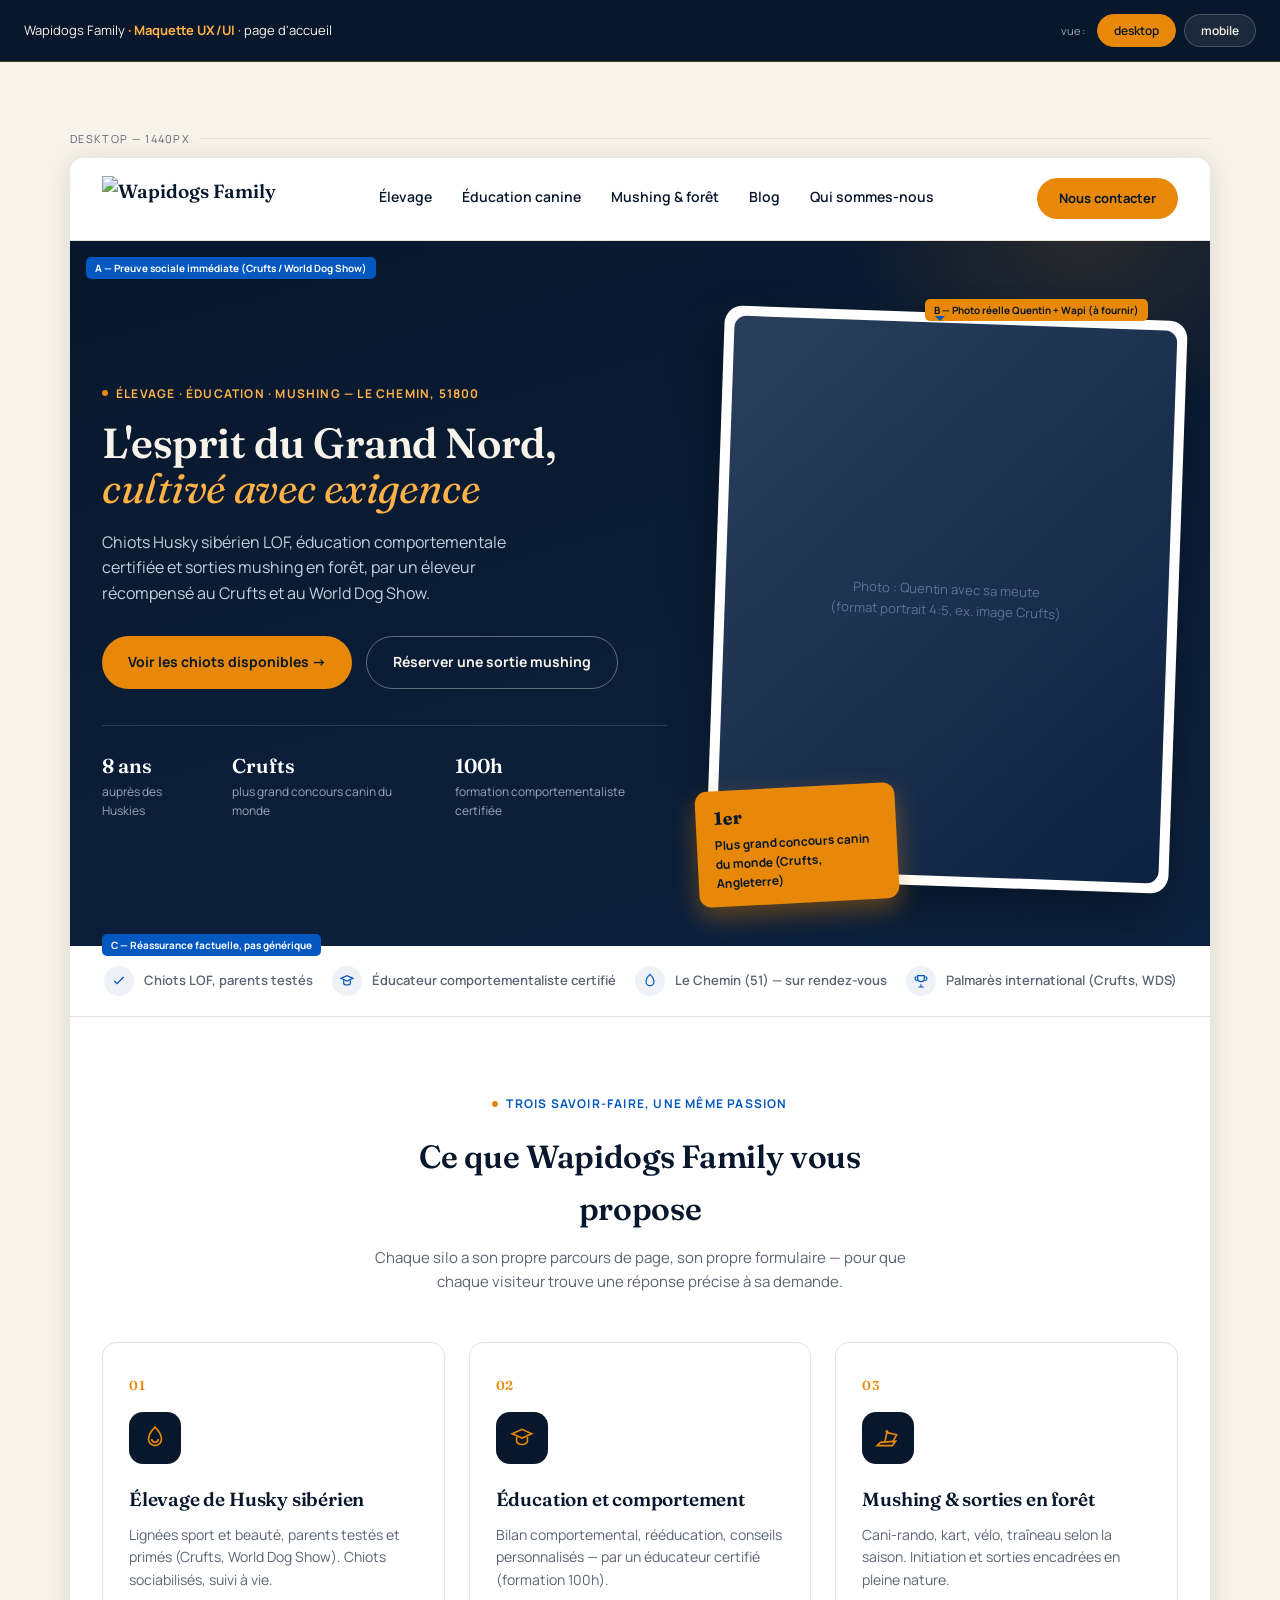
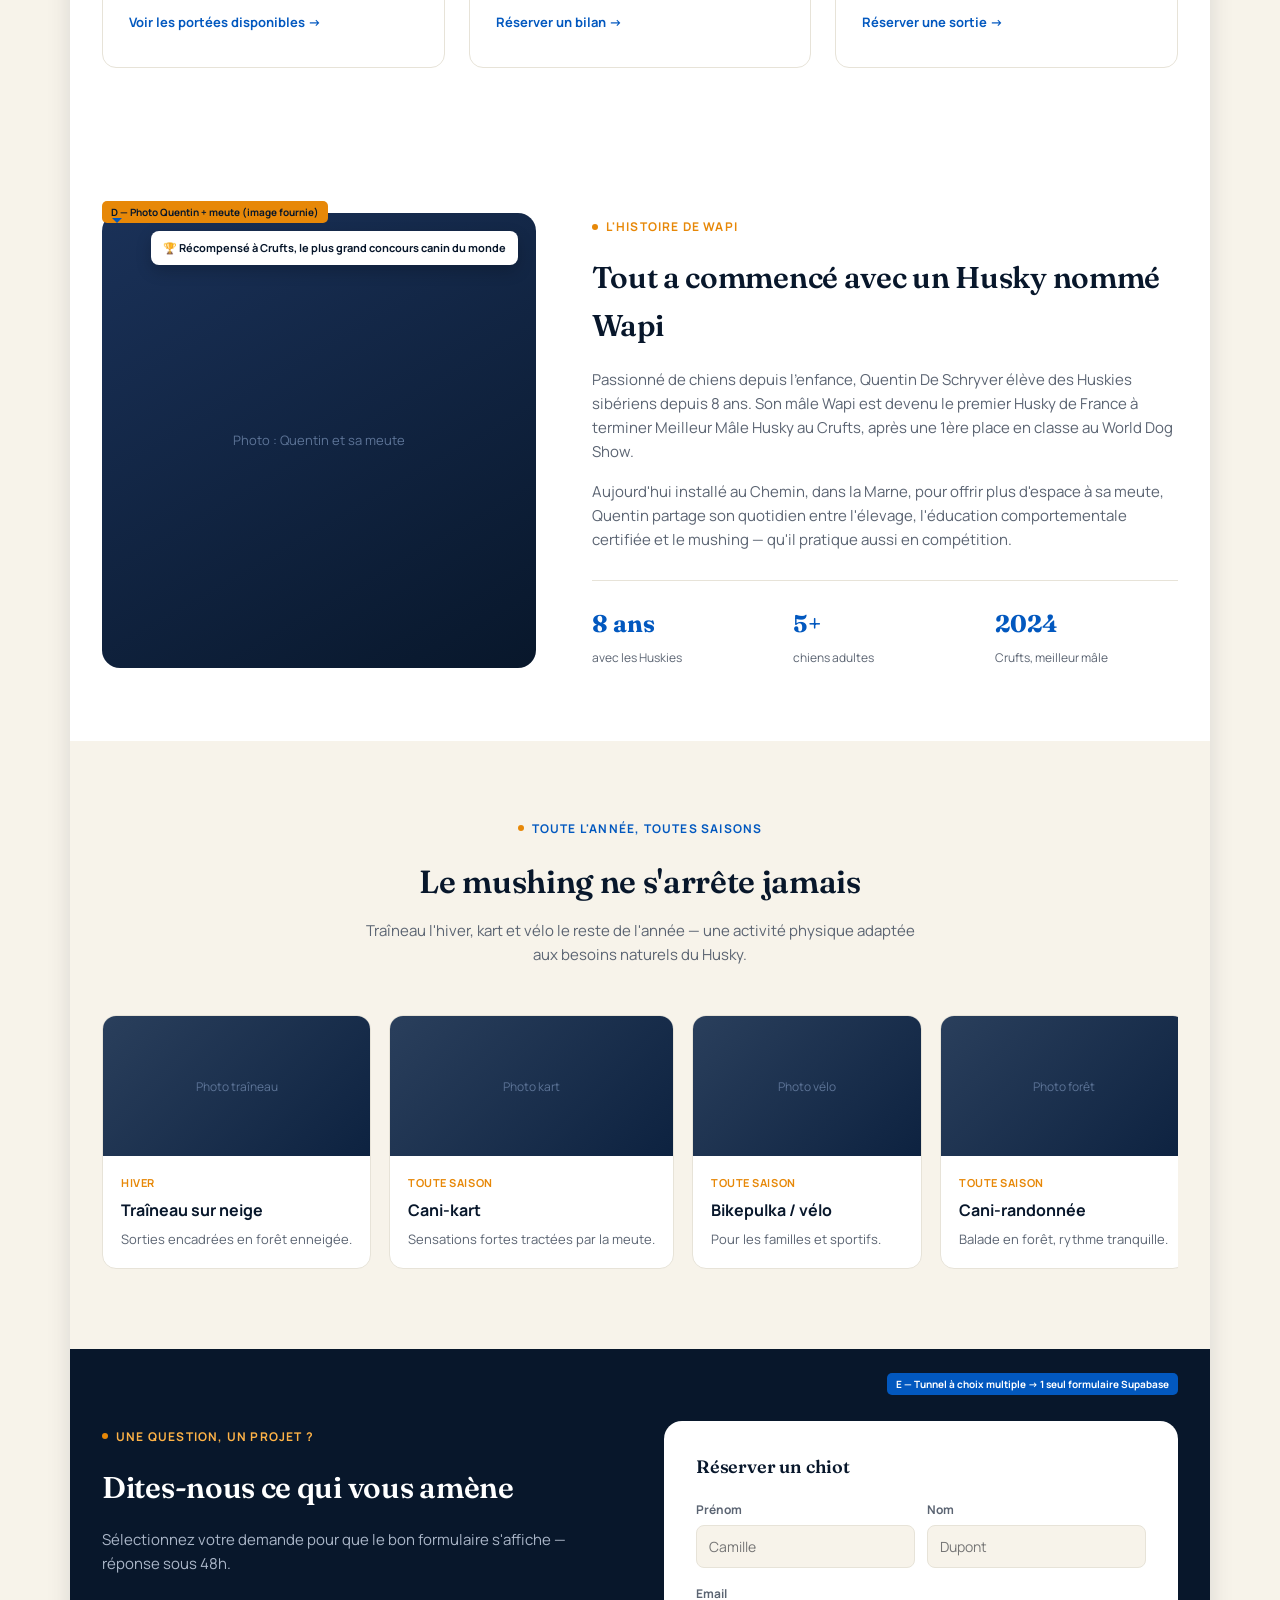
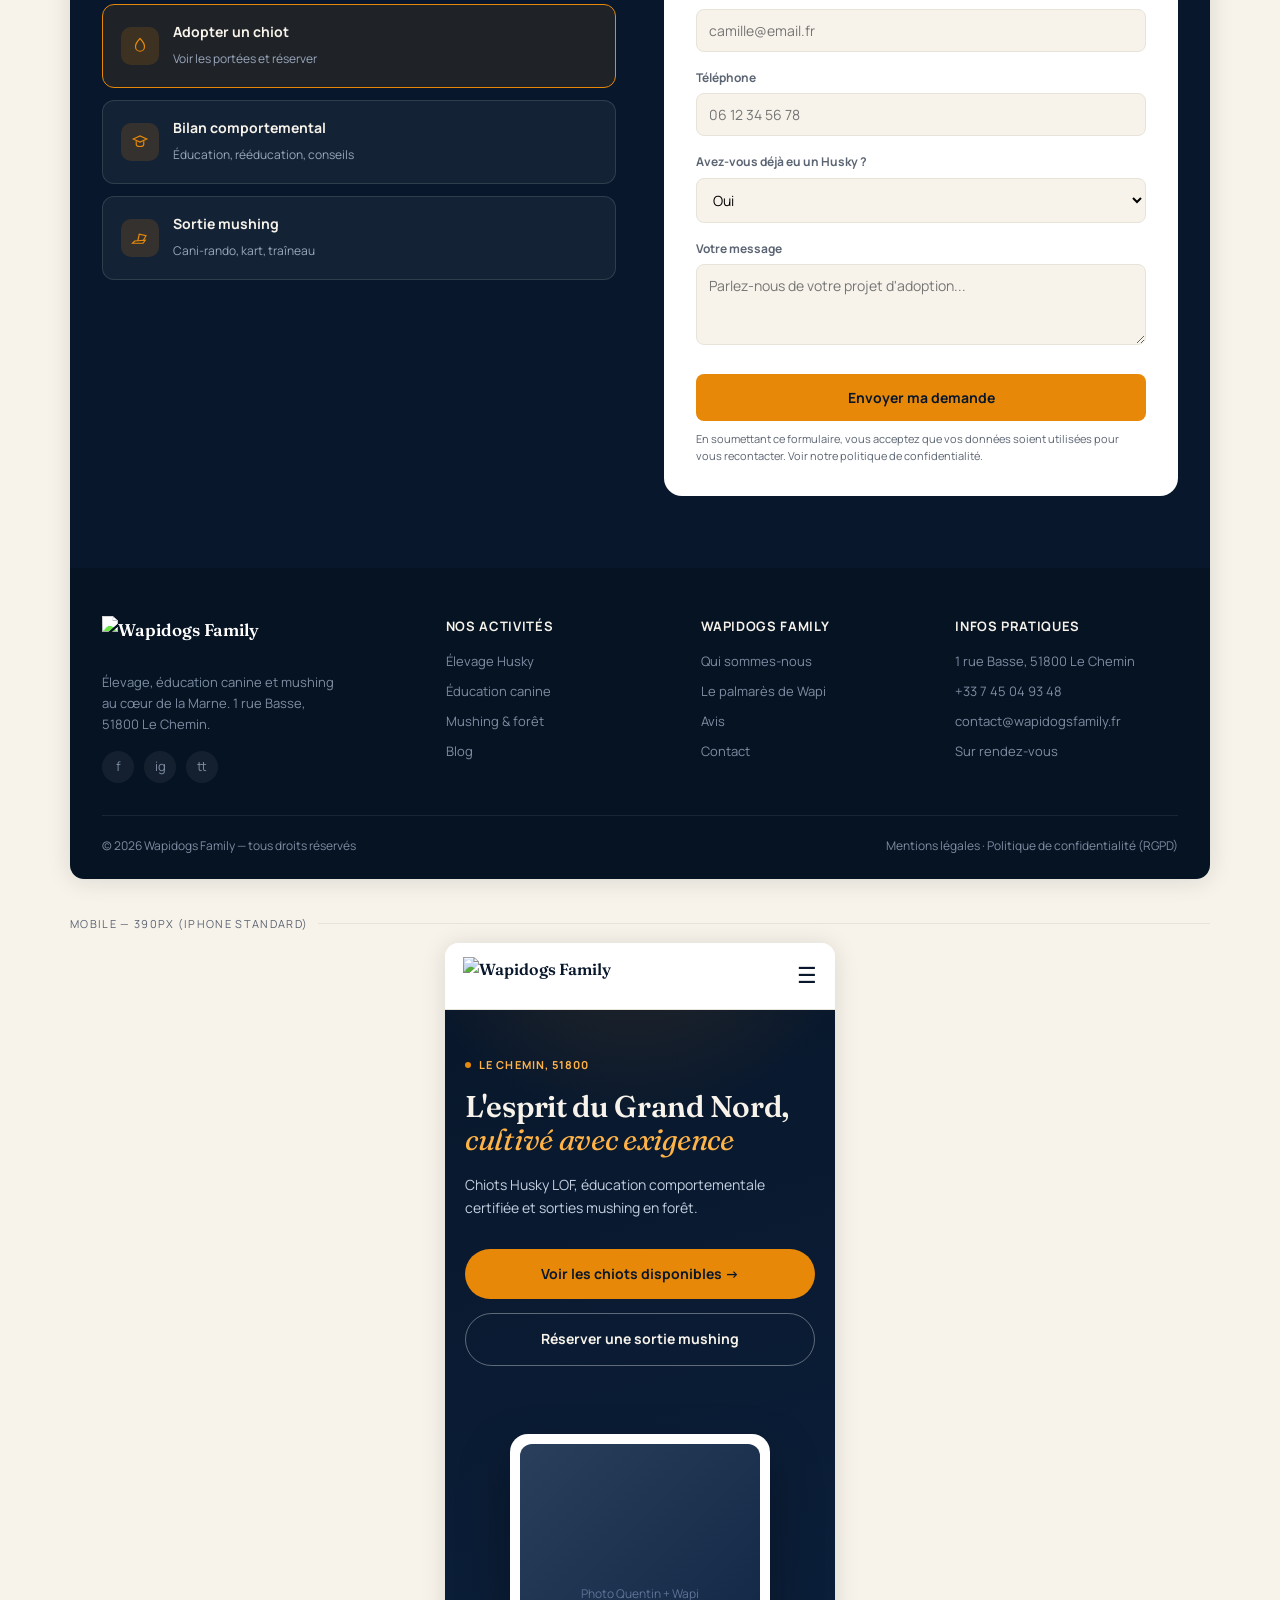
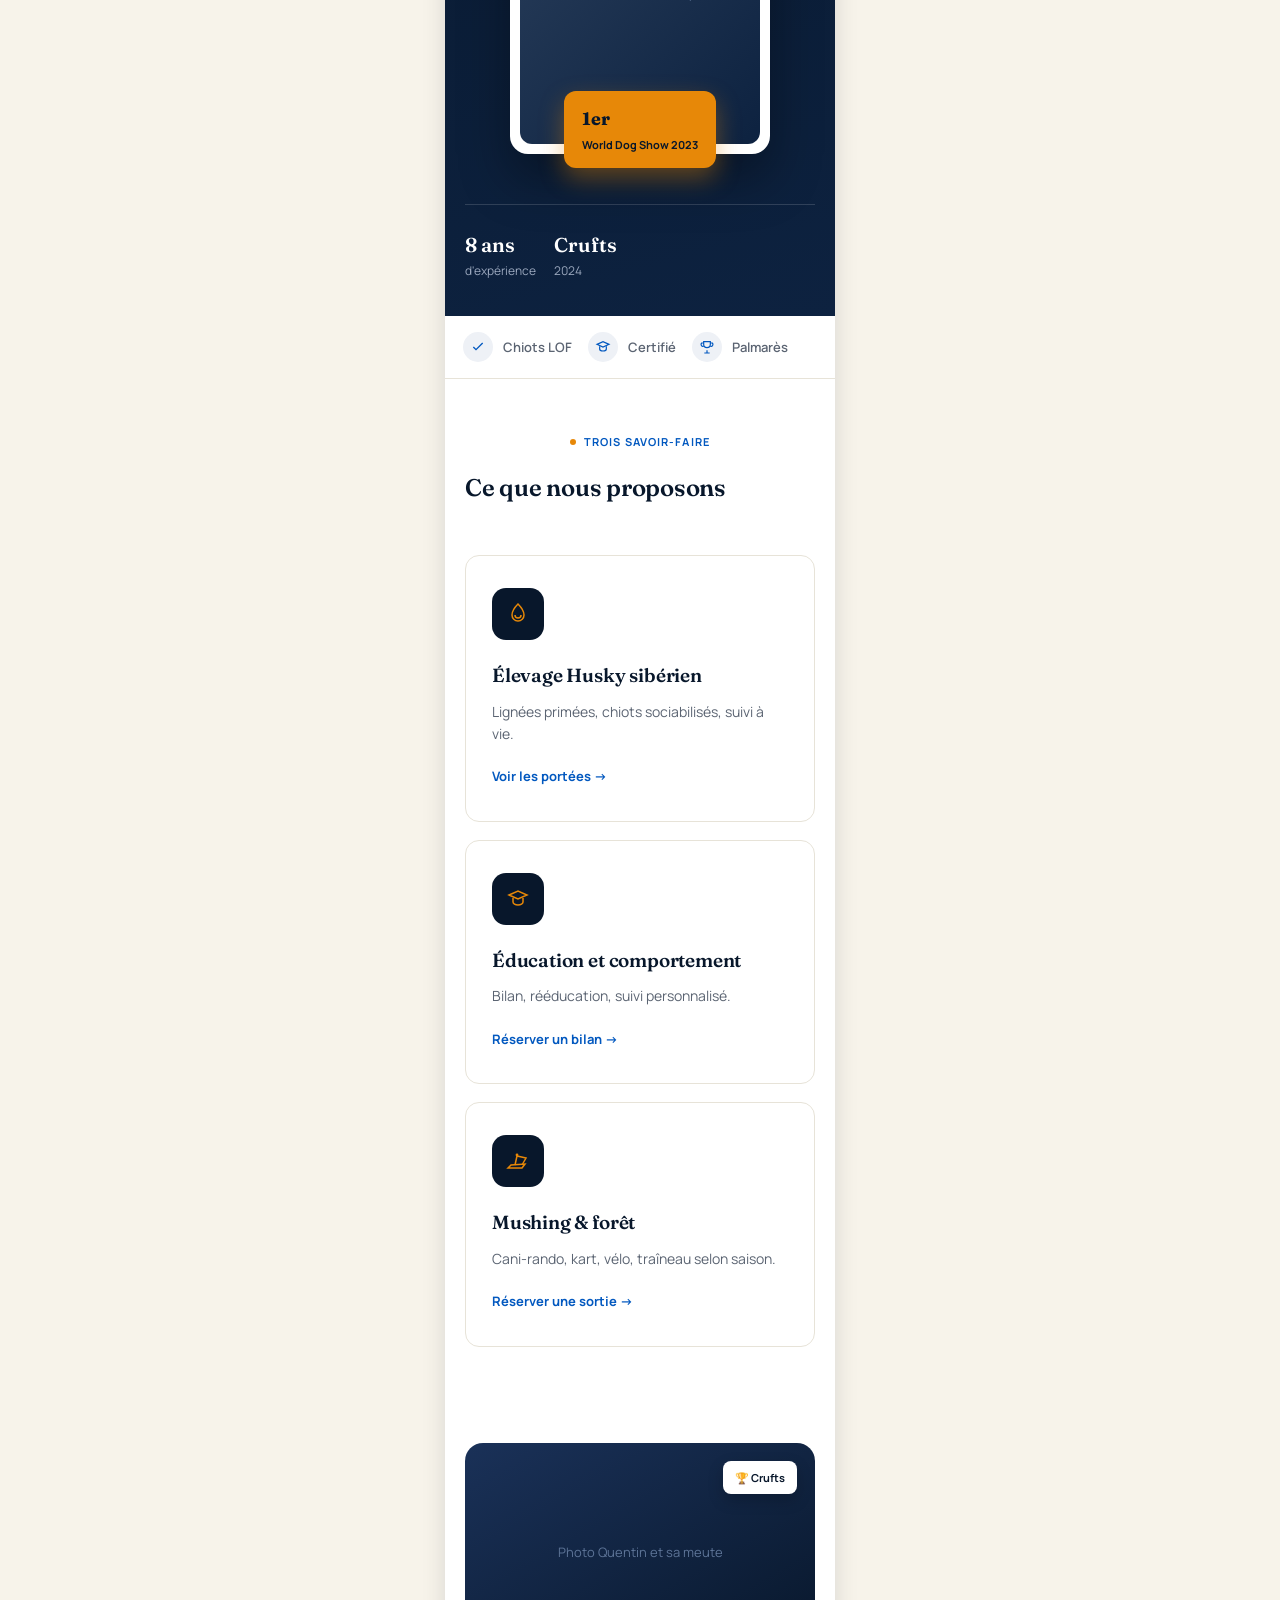
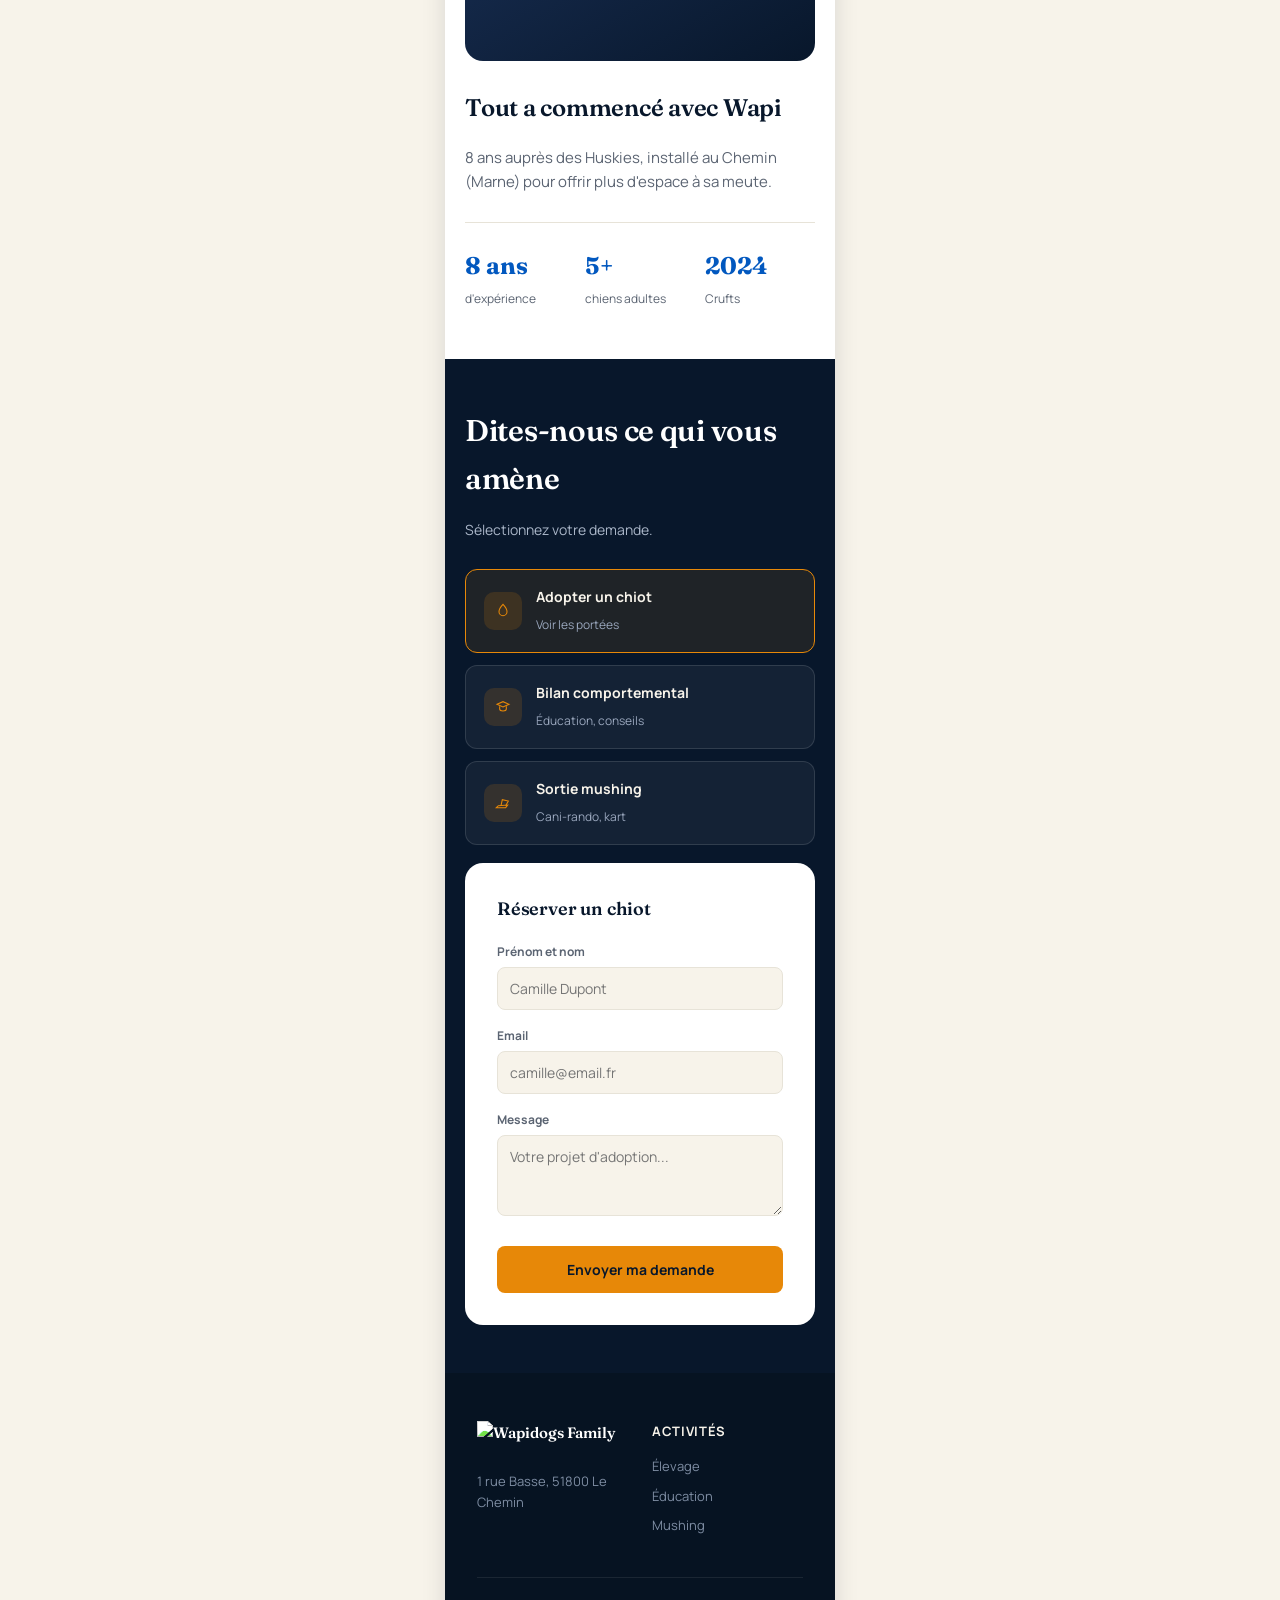
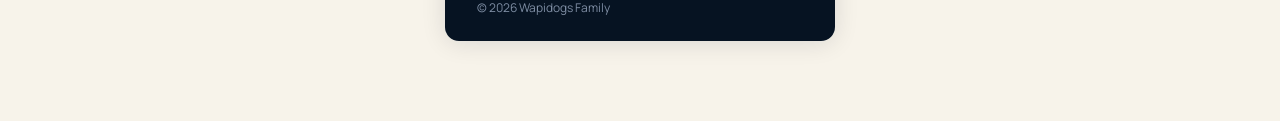
==== index.html @ 9837f17b "Premiere maquette" ====
<!DOCTYPE html>
<html lang="fr">
<head>
<meta charset="UTF-8">
<meta name="viewport" content="width=device-width, initial-scale=1.0">
<title>Wapidogs Family — Maquette UX/UI</title>
<link rel="preconnect" href="https://fonts.googleapis.com">
<link href="https://fonts.googleapis.com/css2?family=Fraunces:opsz,wght@9..144,400;9..144,500;9..144,600&family=Manrope:wght@400;500;600;700&display=swap" rel="stylesheet">
<style>
  :root{
    --nuit:#08172b;
    --nuit-2:#0d2240;
    --bleu:#0258bf;
    --bleu-l:#4f8fe0;
    --ambre:#e78808;
    --ambre-l:#ffb347;
    --creme:#f7f3ea;
    --blanc:#ffffff;
    --gris:#5b6472;
    --gris-clair:#e7e3d8;
    --radius:14px;
  }
  *{margin:0;padding:0;box-sizing:border-box;}
  body{
    font-family:'Manrope',sans-serif;
    background:var(--creme);
    color:var(--nuit);
    line-height:1.6;
  }
  h1,h2,h3,.display{
    font-family:'Fraunces',serif;
    font-weight:600;
    letter-spacing:-0.01em;
  }
  img{max-width:100%;display:block;}
  a{color:inherit;text-decoration:none;}

  /* ===== TOP BAR (présentation maquette) ===== */
  .presentation-bar{
    background:var(--nuit);
    color:var(--creme);
    padding:14px 24px;
    display:flex;
    align-items:center;
    justify-content:space-between;
    font-size:13px;
    position:sticky;
    top:0;
    z-index:999;
    border-bottom:1px solid rgba(231,136,8,0.3);
  }
  .presentation-bar strong{color:var(--ambre-l);}
  .toggle-group{display:flex;gap:8px;}
  .toggle-btn{
    background:rgba(255,255,255,0.08);
    border:1px solid rgba(255,255,255,0.2);
    color:var(--creme);
    padding:7px 16px;
    border-radius:20px;
    font-size:12px;
    font-weight:600;
    cursor:pointer;
    font-family:'Manrope',sans-serif;
  }
  .toggle-btn.active{background:var(--ambre);border-color:var(--ambre);color:var(--nuit);}

  .frame-wrap{
    max-width:1180px;
    margin:0 auto;
    padding:32px 20px 80px;
  }
  .frame-label{
    font-size:11px;
    text-transform:uppercase;
    letter-spacing:0.12em;
    color:var(--gris);
    margin:36px 0 10px;
    display:flex;
    align-items:center;
    gap:10px;
  }
  .frame-label::after{content:"";flex:1;height:1px;background:var(--gris-clair);}
  .device{
    background:var(--blanc);
    border-radius:var(--radius);
    overflow:hidden;
    box-shadow:0 2px 24px rgba(8,23,43,0.12);
  }
  .device.mobile{max-width:390px;margin:0 auto;}

  /* ===== HEADER ===== */
  .site-header{
    background:var(--blanc);
    padding:18px 32px;
    display:flex;
    align-items:center;
    justify-content:space-between;
    border-bottom:1px solid var(--gris-clair);
  }
  .logo{
    display:flex;
    align-items:center;
    gap:10px;
    font-family:'Fraunces',serif;
    font-weight:600;
    font-size:19px;
  }
  .logo-mark{
    width:38px;height:38px;border-radius:50%;
    background:var(--nuit);
    display:flex;align-items:center;justify-content:center;
    flex-shrink:0;
  }
  .logo-mark svg{width:22px;height:22px;}
  .nav-links{display:flex;gap:30px;font-size:14px;font-weight:600;}
  .nav-links a{padding:6px 0;border-bottom:2px solid transparent;}
  .nav-links a:hover{border-bottom-color:var(--ambre);}
  .cta-header{
    background:var(--ambre);
    color:var(--nuit);
    padding:10px 22px;
    border-radius:30px;
    font-weight:700;
    font-size:13px;
  }
  .mobile-nav-icon{display:none;font-size:22px;}

  /* ===== HERO ===== */
  .hero{
    background:linear-gradient(165deg, var(--nuit) 0%, var(--nuit-2) 100%);
    color:var(--creme);
    padding:72px 32px 60px;
    position:relative;
    overflow:hidden;
  }
  .hero::before{
    content:"";
    position:absolute;
    top:-40%;right:-10%;
    width:480px;height:480px;
    border-radius:50%;
    background:radial-gradient(circle, rgba(231,136,8,0.16) 0%, transparent 70%);
  }
  .hero-grid{
    display:grid;
    grid-template-columns:1.1fr 0.9fr;
    gap:48px;
    align-items:center;
    position:relative;
    z-index:2;
  }
  .eyebrow{
    display:inline-flex;
    align-items:center;
    gap:8px;
    font-size:12px;
    font-weight:700;
    letter-spacing:0.1em;
    text-transform:uppercase;
    color:var(--ambre-l);
    margin-bottom:18px;
  }
  .eyebrow .dot{width:6px;height:6px;border-radius:50%;background:var(--ambre);}
  .hero h1{
    font-size:42px;
    line-height:1.08;
    margin-bottom:18px;
  }
  .hero h1 em{font-style:italic;color:var(--ambre-l);font-weight:400;}
  .hero p.lead{
    font-size:16px;
    color:#c4cfe0;
    max-width:460px;
    margin-bottom:30px;
  }
  .hero-ctas{display:flex;gap:14px;flex-wrap:wrap;margin-bottom:36px;}
  .btn-primary{
    background:var(--ambre);
    color:var(--nuit);
    padding:14px 26px;
    border-radius:30px;
    font-weight:700;
    font-size:14px;
    display:inline-flex;
    align-items:center;
    gap:8px;
  }
  .btn-secondary{
    border:1.5px solid rgba(255,255,255,0.35);
    color:var(--creme);
    padding:14px 26px;
    border-radius:30px;
    font-weight:700;
    font-size:14px;
  }
  .hero-proof{
    display:flex;
    gap:28px;
    padding-top:24px;
    border-top:1px solid rgba(255,255,255,0.15);
  }
  .proof-item{font-size:12px;color:#9aa7bd;}
  .proof-item strong{
    display:block;
    font-family:'Fraunces',serif;
    font-size:20px;
    color:var(--blanc);
    font-weight:600;
  }
  .hero-visual{
    position:relative;
  }
  .hero-photo-card{
    background:var(--blanc);
    border-radius:18px;
    padding:10px;
    box-shadow:0 24px 50px rgba(0,0,0,0.35);
    transform:rotate(2deg);
  }
  .hero-photo-card .ph{
    aspect-ratio:4/5;
    border-radius:12px;
    background:linear-gradient(135deg,#2a3f5c,#0d2240);
    display:flex;
    align-items:center;
    justify-content:center;
    color:#5d7497;
    font-size:13px;
    text-align:center;
    padding:20px;
  }
  .badge-float{
    position:absolute;
    bottom:-18px;
    left:-18px;
    background:var(--ambre);
    color:var(--nuit);
    padding:14px 18px;
    border-radius:12px;
    font-size:12px;
    font-weight:700;
    box-shadow:0 10px 24px rgba(231,136,8,0.4);
    max-width:200px;
    transform:rotate(-3deg);
  }
  .badge-float span{display:block;font-family:'Fraunces',serif;font-size:18px;margin-bottom:2px;}

  /* ===== TRUST BAR ===== */
  .trust-bar{
    background:var(--blanc);
    padding:20px 32px;
    display:flex;
    justify-content:space-around;
    flex-wrap:wrap;
    gap:16px;
    border-bottom:1px solid var(--gris-clair);
  }
  .trust-item{
    display:flex;
    align-items:center;
    gap:10px;
    font-size:13px;
    font-weight:600;
    color:var(--gris);
  }
  .trust-item .ic{
    width:30px;height:30px;
    border-radius:50%;
    background:#eef1f6;
    display:flex;align-items:center;justify-content:center;
    color:var(--bleu);
    flex-shrink:0;
  }

  /* ===== PILIERS ===== */
  .section{padding:72px 32px;}
  .section-head{
    text-align:center;
    max-width:560px;
    margin:0 auto 48px;
  }
  .section-head .eyebrow{color:var(--bleu);justify-content:center;}
  .section-head h2{font-size:32px;margin-bottom:12px;}
  .section-head p{color:var(--gris);font-size:15px;}

  .piliers-grid{
    display:grid;
    grid-template-columns:repeat(3,1fr);
    gap:24px;
  }
  .pilier-card{
    background:var(--blanc);
    border-radius:var(--radius);
    padding:32px 26px;
    border:1px solid var(--gris-clair);
    transition:transform 0.2s;
  }
  .pilier-card .num{
    font-family:'Fraunces',serif;
    font-size:13px;
    color:var(--ambre);
    font-weight:600;
    margin-bottom:16px;
    letter-spacing:0.05em;
  }
  .pilier-card .ic-wrap{
    width:52px;height:52px;
    border-radius:14px;
    background:var(--nuit);
    display:flex;align-items:center;justify-content:center;
    margin-bottom:20px;
    color:var(--ambre-l);
  }
  .pilier-card h3{font-size:19px;margin-bottom:10px;}
  .pilier-card p{font-size:14px;color:var(--gris);margin-bottom:18px;}
  .pilier-card .link-more{
    font-size:13px;font-weight:700;color:var(--bleu);
    display:inline-flex;align-items:center;gap:6px;
  }

  /* ===== STORY / QUI SOMMES NOUS ===== */
  .story{background:var(--blanc);}
  .story-grid{
    display:grid;
    grid-template-columns:0.85fr 1.15fr;
    gap:56px;
    align-items:center;
  }
  .story-photo{
    aspect-ratio:1/1.05;
    border-radius:18px;
    background:linear-gradient(150deg,#1a3158,#08172b);
    display:flex;align-items:center;justify-content:center;
    color:#5d7497;
    font-size:13px;
    position:relative;
  }
  .story-photo .crufts-tag{
    position:absolute;
    top:18px;right:18px;
    background:var(--blanc);
    color:var(--nuit);
    font-size:11px;
    font-weight:700;
    padding:8px 12px;
    border-radius:8px;
    box-shadow:0 6px 16px rgba(0,0,0,0.2);
  }
  .story-content .eyebrow{color:var(--ambre);}
  .story-content h2{font-size:30px;margin-bottom:18px;}
  .story-content p{color:var(--gris);font-size:15px;margin-bottom:16px;}
  .story-stats{
    display:grid;
    grid-template-columns:repeat(3,1fr);
    gap:18px;
    margin-top:28px;
    padding-top:24px;
    border-top:1px solid var(--gris-clair);
  }
  .story-stats .s strong{
    display:block;font-family:'Fraunces',serif;font-size:24px;color:var(--bleu);
  }
  .story-stats .s span{font-size:12px;color:var(--gris);}

  /* ===== ACTIVITES MUSHING ===== */
  .activites{background:var(--creme);}
  .activites-row{
    display:flex;
    gap:18px;
    overflow-x:auto;
    padding-bottom:8px;
  }
  .act-card{
    min-width:230px;
    background:var(--blanc);
    border-radius:var(--radius);
    overflow:hidden;
    border:1px solid var(--gris-clair);
    flex-shrink:0;
  }
  .act-card .img{
    height:140px;
    background:linear-gradient(135deg,#2a3f5c,#0d2240);
    display:flex;align-items:center;justify-content:center;
    color:#5d7497;font-size:12px;
  }
  .act-card .body{padding:18px;}
  .act-card .tag{
    font-size:11px;font-weight:700;color:var(--ambre);
    text-transform:uppercase;letter-spacing:0.05em;
    margin-bottom:6px;display:block;
  }
  .act-card h4{font-size:16px;margin-bottom:6px;}
  .act-card p{font-size:13px;color:var(--gris);}

  /* ===== TUNNEL CONTACT ===== */
  .contact-section{
    background:var(--nuit);
    color:var(--creme);
  }
  .contact-grid{
    display:grid;
    grid-template-columns:1fr 1fr;
    gap:48px;
  }
  .contact-section .eyebrow{color:var(--ambre-l);}
  .contact-section h2{font-size:30px;color:var(--blanc);margin-bottom:16px;}
  .contact-section .lead{color:#aab6c8;font-size:15px;margin-bottom:28px;}
  .contact-options{display:flex;flex-direction:column;gap:12px;}
  .contact-option{
    background:rgba(255,255,255,0.05);
    border:1px solid rgba(255,255,255,0.12);
    border-radius:12px;
    padding:16px 18px;
    display:flex;
    align-items:center;
    gap:14px;
    cursor:pointer;
  }
  .contact-option.is-selected{border-color:var(--ambre);background:rgba(231,136,8,0.1);}
  .contact-option .ic{
    width:38px;height:38px;border-radius:10px;
    background:rgba(231,136,8,0.15);
    color:var(--ambre-l);
    display:flex;align-items:center;justify-content:center;
    flex-shrink:0;
  }
  .contact-option strong{display:block;font-size:14px;margin-bottom:2px;}
  .contact-option span{font-size:12px;color:#9aa7bd;}

  .form-card{
    background:var(--blanc);
    border-radius:18px;
    padding:32px;
    color:var(--nuit);
  }
  .form-card h3{font-size:18px;margin-bottom:18px;}
  .field{margin-bottom:16px;}
  .field label{font-size:12px;font-weight:700;color:var(--gris);display:block;margin-bottom:6px;}
  .field input,.field select,.field textarea{
    width:100%;
    border:1px solid var(--gris-clair);
    border-radius:8px;
    padding:11px 12px;
    font-family:'Manrope',sans-serif;
    font-size:14px;
    background:var(--creme);
  }
  .field-row{display:grid;grid-template-columns:1fr 1fr;gap:12px;}
  .btn-submit{
    width:100%;
    background:var(--ambre);
    color:var(--nuit);
    border:none;
    padding:14px;
    border-radius:8px;
    font-weight:700;
    font-size:14px;
    font-family:'Manrope',sans-serif;
    margin-top:6px;
  }
  .rgpd-note{font-size:11px;color:var(--gris);margin-top:10px;line-height:1.5;}

  /* ===== FOOTER ===== */
  .site-footer{
    background:#061322;
    color:#7e8da3;
    padding:48px 32px 24px;
    font-size:13px;
  }
  .footer-grid{
    display:grid;
    grid-template-columns:1.4fr 1fr 1fr 1fr;
    gap:32px;
    margin-bottom:32px;
  }
  .site-footer h5{
    color:var(--creme);
    font-size:13px;
    font-weight:700;
    margin-bottom:14px;
    text-transform:uppercase;
    letter-spacing:0.05em;
  }
  .footer-grid ul{list-style:none;}
  .footer-grid li{margin-bottom:9px;}
  .footer-logo{display:flex;align-items:center;gap:10px;margin-bottom:14px;font-family:'Fraunces',serif;color:var(--creme);font-size:17px;font-weight:600;}
  .footer-bottom{
    border-top:1px solid rgba(255,255,255,0.08);
    padding-top:20px;
    display:flex;
    justify-content:space-between;
    font-size:12px;
    flex-wrap:wrap;
    gap:10px;
  }
  .social-row{display:flex;gap:10px;}
  .social-row a{
    width:32px;height:32px;border-radius:50%;
    background:rgba(255,255,255,0.06);
    display:flex;align-items:center;justify-content:center;
  }

  /* ===== ANNOTATIONS UX ===== */
  .annot{
    position:relative;
  }
  .annot-tag{
    position:absolute;
    background:var(--bleu);
    color:white;
    font-size:10px;
    font-weight:700;
    padding:3px 9px;
    border-radius:5px;
    z-index:50;
    white-space:nowrap;
    font-family:'Manrope',sans-serif;
  }
  .annot-tag::after{
    content:"";
    position:absolute;
    bottom:-5px;left:10px;
    border:5px solid transparent;
    border-top-color:var(--bleu);
  }

  /* ===== MOBILE SIM STYLES ===== */
  .device.mobile .site-header{padding:14px 18px;}
  .device.mobile .nav-links{display:none;}
  .device.mobile .mobile-nav-icon{display:block;}
  .device.mobile .cta-header{display:none;}
  .device.mobile .hero{padding:40px 20px 36px;}
  .device.mobile .hero-grid{grid-template-columns:1fr;gap:32px;}
  .device.mobile .hero h1{font-size:30px;}
  .device.mobile .hero-photo-card{max-width:260px;margin:0 auto;transform:rotate(0);}
  .device.mobile .badge-float{left:50%;transform:translateX(-50%);bottom:-14px;}
  .device.mobile .hero-proof{flex-wrap:wrap;gap:18px;}
  .device.mobile .trust-bar{padding:16px 18px;justify-content:flex-start;overflow-x:auto;}
  .device.mobile .section{padding:48px 20px;}
  .device.mobile .section-head h2{font-size:24px;}
  .device.mobile .piliers-grid{grid-template-columns:1fr;gap:18px;}
  .device.mobile .story-grid{grid-template-columns:1fr;gap:28px;}
  .device.mobile .story-content h2{font-size:24px;}
  .device.mobile .story-stats{grid-template-columns:repeat(3,1fr);gap:10px;}
  .device.mobile .contact-grid{grid-template-columns:1fr;gap:32px;}
  .device.mobile .field-row{grid-template-columns:1fr;}
  .device.mobile .footer-grid{grid-template-columns:1fr 1fr;gap:24px;}
  .device.mobile .footer-bottom{flex-direction:column;}

  @media (max-width:980px){
    .frame-wrap{padding:24px 14px 60px;}
  }
</style>
</head>
<body>

<div class="presentation-bar">
  <div>Wapidogs Family <strong>· Maquette UX/UI</strong> · page d'accueil</div>
  <div class="toggle-group">
    <span style="font-size:11px;color:#9aa7bd;align-self:center;margin-right:4px;">vue :</span>
    <button class="toggle-btn active">desktop</button>
    <button class="toggle-btn">mobile</button>
  </div>
</div>

<div class="frame-wrap">

  <div class="frame-label">Desktop — 1440px</div>
  <div class="device">

    <!-- HEADER -->
    <header class="site-header">
      <div class="logo">
        <img src="logo-wapidogs.png" alt="Wapidogs Family" style="height:46px;width:auto;">
      </div>
      <nav class="nav-links">
        <a>Élevage</a>
        <a>Éducation canine</a>
        <a>Mushing & forêt</a>
        <a>Blog</a>
        <a>Qui sommes-nous</a>
      </nav>
      <a class="cta-header">Nous contacter</a>
      <div class="mobile-nav-icon">☰</div>
    </header>

    <!-- HERO -->
    <section class="hero annot">
      <span class="annot-tag" style="top:16px;left:16px;">A — Preuve sociale immédiate (Crufts / World Dog Show)</span>
      <div class="hero-grid">
        <div>
          <div class="eyebrow"><span class="dot"></span>Élevage · éducation · mushing — Le Chemin, 51800</div>
          <h1>L'esprit du Grand Nord, <em>cultivé avec exigence</em></h1>
          <p class="lead">Chiots Husky sibérien LOF, éducation comportementale certifiée et sorties mushing en forêt, par un éleveur récompensé au Crufts et au World Dog Show.</p>
          <div class="hero-ctas">
            <a class="btn-primary">Voir les chiots disponibles →</a>
            <a class="btn-secondary">Réserver une sortie mushing</a>
          </div>
          <div class="hero-proof">
            <div class="proof-item"><strong>8 ans</strong>auprès des Huskies</div>
            <div class="proof-item"><strong>Crufts</strong>plus grand concours canin du monde</div>
            <div class="proof-item"><strong>100h</strong>formation comportementaliste certifiée</div>
          </div>
        </div>
        <div class="hero-visual annot">
          <span class="annot-tag" style="top:-14px;right:30px;background:var(--ambre);color:var(--nuit);">B — Photo réelle Quentin + Wapi (à fournir)</span>
          <div class="hero-photo-card">
            <div class="ph">Photo : Quentin avec sa meute<br>(format portrait 4:5, ex. image Crufts)</div>
          </div>
          <div class="badge-float"><span>1er</span>Plus grand concours canin du monde (Crufts, Angleterre)</div>
        </div>
      </div>
    </section>

    <!-- TRUST BAR -->
    <div class="trust-bar annot">
      <span class="annot-tag" style="top:-12px;left:32px;">C — Réassurance factuelle, pas générique</span>
      <div class="trust-item"><span class="ic"><svg width="16" height="16" viewBox="0 0 24 24" fill="none" stroke="#0258bf" stroke-width="2"><path d="M5 12l4 4L19 6"/></svg></span>Chiots LOF, parents testés</div>
      <div class="trust-item"><span class="ic"><svg width="16" height="16" viewBox="0 0 24 24" fill="none" stroke="#0258bf" stroke-width="1.8"><path d="M3 8l9-4 9 4-9 4-9-4z"/><path d="M7 11v4c0 1.5 2.2 3 5 3s5-1.5 5-3v-4"/></svg></span>Éducateur comportementaliste certifié</div>
      <div class="trust-item"><span class="ic"><svg width="16" height="16" viewBox="0 0 24 24" fill="none" stroke="#0258bf" stroke-width="1.8"><path d="M12 2C8 6 6 10 6 13a6 6 0 0012 0c0-3-2-7-6-11z"/></svg></span>Le Chemin (51) — sur rendez-vous</div>
      <div class="trust-item"><span class="ic"><svg width="16" height="16" viewBox="0 0 24 24" fill="none" stroke="#0258bf" stroke-width="1.8"><path d="M8 21h8M12 17v4M7 4h10v4a5 5 0 01-10 0V4z"/><path d="M7 6H4a3 3 0 003 5M17 6h3a3 3 0 01-3 5"/></svg></span>Palmarès international (Crufts, WDS)</div>
    </div>

    <!-- PILIERS -->
    <section class="section">
      <div class="section-head">
        <div class="eyebrow"><span class="dot"></span>Trois savoir-faire, une même passion</div>
        <h2>Ce que Wapidogs Family vous propose</h2>
        <p>Chaque silo a son propre parcours de page, son propre formulaire — pour que chaque visiteur trouve une réponse précise à sa demande.</p>
      </div>
      <div class="piliers-grid">
        <div class="pilier-card">
          <div class="num">01</div>
          <div class="ic-wrap"><svg width="26" height="26" viewBox="0 0 24 24" fill="none" stroke="#e78808" stroke-width="1.5"><path d="M12 2C8 6 6 10 6 13a6 6 0 0012 0c0-3-2-7-6-11z"/><path d="M9 13a3 3 0 006 0"/></svg></div>
          <h3>Élevage de Husky sibérien</h3>
          <p>Lignées sport et beauté, parents testés et primés (Crufts, World Dog Show). Chiots sociabilisés, suivi à vie.</p>
          <a class="link-more">Voir les portées disponibles →</a>
        </div>
        <div class="pilier-card">
          <div class="num">02</div>
          <div class="ic-wrap"><svg width="26" height="26" viewBox="0 0 24 24" fill="none" stroke="#e78808" stroke-width="1.5"><path d="M3 8l9-4 9 4-9 4-9-4z"/><path d="M7 11v4c0 1.5 2.2 3 5 3s5-1.5 5-3v-4"/></svg></div>
          <h3>Éducation et comportement</h3>
          <p>Bilan comportemental, rééducation, conseils personnalisés — par un éducateur certifié (formation 100h).</p>
          <a class="link-more">Réserver un bilan →</a>
        </div>
        <div class="pilier-card">
          <div class="num">03</div>
          <div class="ic-wrap"><svg width="26" height="26" viewBox="0 0 24 24" fill="none" stroke="#e78808" stroke-width="1.5"><path d="M2 19l3-3 14-1-3 4H2z"/><path d="M9 16l2-9 9 2-4 7"/><circle cx="11" cy="6" r="1.4" fill="#e78808" stroke="none"/></svg></div>
          <h3>Mushing & sorties en forêt</h3>
          <p>Cani-rando, kart, vélo, traîneau selon la saison. Initiation et sorties encadrées en pleine nature.</p>
          <a class="link-more">Réserver une sortie →</a>
        </div>
      </div>
    </section>

    <!-- STORY -->
    <section class="section story">
      <div class="story-grid">
        <div class="story-photo annot">
          <span class="annot-tag" style="top:-12px;left:0;background:var(--ambre);color:var(--nuit);">D — Photo Quentin + meute (image fournie)</span>
          Photo : Quentin et sa meute
          <div class="crufts-tag">🏆 Récompensé à Crufts, le plus grand concours canin du monde</div>
        </div>
        <div class="story-content">
          <div class="eyebrow"><span class="dot"></span>L'histoire de Wapi</div>
          <h2>Tout a commencé avec un Husky nommé Wapi</h2>
          <p>Passionné de chiens depuis l'enfance, Quentin De Schryver élève des Huskies sibériens depuis 8 ans. Son mâle Wapi est devenu le premier Husky de France à terminer Meilleur Mâle Husky au Crufts, après une 1ère place en classe au World Dog Show.</p>
          <p>Aujourd'hui installé au Chemin, dans la Marne, pour offrir plus d'espace à sa meute, Quentin partage son quotidien entre l'élevage, l'éducation comportementale certifiée et le mushing — qu'il pratique aussi en compétition.</p>
          <div class="story-stats">
            <div class="s"><strong>8 ans</strong><span>avec les Huskies</span></div>
            <div class="s"><strong>5+</strong><span>chiens adultes</span></div>
            <div class="s"><strong>2024</strong><span>Crufts, meilleur mâle</span></div>
          </div>
        </div>
      </div>
    </section>

    <!-- ACTIVITES -->
    <section class="section activites">
      <div class="section-head">
        <div class="eyebrow"><span class="dot"></span>Toute l'année, toutes saisons</div>
        <h2>Le mushing ne s'arrête jamais</h2>
        <p>Traîneau l'hiver, kart et vélo le reste de l'année — une activité physique adaptée aux besoins naturels du Husky.</p>
      </div>
      <div class="activites-row">
        <div class="act-card"><div class="img">Photo traîneau</div><div class="body"><span class="tag">Hiver</span><h4>Traîneau sur neige</h4><p>Sorties encadrées en forêt enneigée.</p></div></div>
        <div class="act-card"><div class="img">Photo kart</div><div class="body"><span class="tag">Toute saison</span><h4>Cani-kart</h4><p>Sensations fortes tractées par la meute.</p></div></div>
        <div class="act-card"><div class="img">Photo vélo</div><div class="body"><span class="tag">Toute saison</span><h4>Bikepulka / vélo</h4><p>Pour les familles et sportifs.</p></div></div>
        <div class="act-card"><div class="img">Photo forêt</div><div class="body"><span class="tag">Toute saison</span><h4>Cani-randonnée</h4><p>Balade en forêt, rythme tranquille.</p></div></div>
      </div>
    </section>

    <!-- CONTACT TUNNEL -->
    <section class="section contact-section annot">
      <span class="annot-tag" style="top:24px;right:32px;">E — Tunnel à choix multiple → 1 seul formulaire Supabase</span>
      <div class="contact-grid">
        <div>
          <div class="eyebrow"><span class="dot"></span>Une question, un projet ?</div>
          <h2>Dites-nous ce qui vous amène</h2>
          <p class="lead">Sélectionnez votre demande pour que le bon formulaire s'affiche — réponse sous 48h.</p>
          <div class="contact-options">
            <div class="contact-option is-selected">
              <div class="ic"><svg width="18" height="18" viewBox="0 0 24 24" fill="none" stroke="#e78808" stroke-width="1.6"><path d="M12 2C8 6 6 10 6 13a6 6 0 0012 0c0-3-2-7-6-11z"/></svg></div>
              <div><strong>Adopter un chiot</strong><span>Voir les portées et réserver</span></div>
            </div>
            <div class="contact-option">
              <div class="ic"><svg width="18" height="18" viewBox="0 0 24 24" fill="none" stroke="#e78808" stroke-width="1.6"><path d="M3 8l9-4 9 4-9 4-9-4z"/><path d="M7 11v4c0 1.5 2.2 3 5 3s5-1.5 5-3v-4"/></svg></div>
              <div><strong>Bilan comportemental</strong><span>Éducation, rééducation, conseils</span></div>
            </div>
            <div class="contact-option">
              <div class="ic"><svg width="18" height="18" viewBox="0 0 24 24" fill="none" stroke="#e78808" stroke-width="1.6"><path d="M2 19l3-3 14-1-3 4H2z"/><path d="M9 16l2-9 9 2-4 7"/></svg></div>
              <div><strong>Sortie mushing</strong><span>Cani-rando, kart, traîneau</span></div>
            </div>
          </div>
        </div>
        <div class="form-card">
          <h3>Réserver un chiot</h3>
          <div class="field-row">
            <div class="field"><label>Prénom</label><input placeholder="Camille"></div>
            <div class="field"><label>Nom</label><input placeholder="Dupont"></div>
          </div>
          <div class="field"><label>Email</label><input placeholder="camille@email.fr"></div>
          <div class="field"><label>Téléphone</label><input placeholder="06 12 34 56 78"></div>
          <div class="field"><label>Avez-vous déjà eu un Husky ?</label><select><option>Oui</option><option>Non, première fois</option></select></div>
          <div class="field"><label>Votre message</label><textarea rows="3" placeholder="Parlez-nous de votre projet d'adoption..."></textarea></div>
          <button class="btn-submit">Envoyer ma demande</button>
          <p class="rgpd-note">En soumettant ce formulaire, vous acceptez que vos données soient utilisées pour vous recontacter. Voir notre politique de confidentialité.</p>
        </div>
      </div>
    </section>

    <!-- FOOTER -->
    <footer class="site-footer">
      <div class="footer-grid">
        <div>
          <div class="footer-logo">
            <img src="logo-wapidogs.png" alt="Wapidogs Family" style="height:42px;width:auto;filter:brightness(1.3);">
          </div>
          <p style="max-width:240px;">Élevage, éducation canine et mushing au cœur de la Marne. 1 rue Basse, 51800 Le Chemin.</p>
          <div class="social-row" style="margin-top:16px;">
            <a>f</a><a>ig</a><a>tt</a>
          </div>
        </div>
        <div>
          <h5>Nos activités</h5>
          <ul>
            <li>Élevage Husky</li>
            <li>Éducation canine</li>
            <li>Mushing & forêt</li>
            <li>Blog</li>
          </ul>
        </div>
        <div>
          <h5>Wapidogs Family</h5>
          <ul>
            <li>Qui sommes-nous</li>
            <li>Le palmarès de Wapi</li>
            <li>Avis</li>
            <li>Contact</li>
          </ul>
        </div>
        <div>
          <h5>Infos pratiques</h5>
          <ul>
            <li>1 rue Basse, 51800 Le Chemin</li>
            <li>+33 7 45 04 93 48</li>
            <li>contact@wapidogsfamily.fr</li>
            <li>Sur rendez-vous</li>
          </ul>
        </div>
      </div>
      <div class="footer-bottom">
        <span>© 2026 Wapidogs Family — tous droits réservés</span>
        <span>Mentions légales · Politique de confidentialité (RGPD)</span>
      </div>
    </footer>

  </div>

  <!-- ===================== MOBILE FRAME ===================== -->
  <div class="frame-label">Mobile — 390px (iPhone standard)</div>
  <div class="device mobile">

    <header class="site-header">
      <div class="logo" style="font-size:16px;">
        <img src="logo-wapidogs.png" alt="Wapidogs Family" style="height:38px;width:auto;">
      </div>
      <div class="mobile-nav-icon">☰</div>
    </header>

    <section class="hero">
      <div class="hero-grid">
        <div>
          <div class="eyebrow" style="font-size:11px;"><span class="dot"></span>Le Chemin, 51800</div>
          <h1>L'esprit du Grand Nord, <em>cultivé avec exigence</em></h1>
          <p class="lead" style="font-size:14px;">Chiots Husky LOF, éducation comportementale certifiée et sorties mushing en forêt.</p>
          <div class="hero-ctas" style="flex-direction:column;">
            <a class="btn-primary" style="justify-content:center;">Voir les chiots disponibles →</a>
            <a class="btn-secondary" style="text-align:center;">Réserver une sortie mushing</a>
          </div>
        </div>
        <div class="hero-visual">
          <div class="hero-photo-card">
            <div class="ph" style="font-size:12px;">Photo Quentin + Wapi</div>
          </div>
          <div class="badge-float" style="font-size:11px;"><span>1er</span>World Dog Show 2023</div>
        </div>
        <div class="hero-proof" style="margin-top:18px;">
          <div class="proof-item"><strong>8 ans</strong>d'expérience</div>
          <div class="proof-item"><strong>Crufts</strong>2024</div>
        </div>
      </div>
    </section>

    <div class="trust-bar">
      <div class="trust-item"><span class="ic"><svg width="16" height="16" viewBox="0 0 24 24" fill="none" stroke="#0258bf" stroke-width="2"><path d="M5 12l4 4L19 6"/></svg></span>Chiots LOF</div>
      <div class="trust-item"><span class="ic"><svg width="16" height="16" viewBox="0 0 24 24" fill="none" stroke="#0258bf" stroke-width="1.8"><path d="M3 8l9-4 9 4-9 4-9-4z"/><path d="M7 11v4c0 1.5 2.2 3 5 3s5-1.5 5-3v-4"/></svg></span>Certifié</div>
      <div class="trust-item"><span class="ic"><svg width="16" height="16" viewBox="0 0 24 24" fill="none" stroke="#0258bf" stroke-width="1.8"><path d="M8 21h8M12 17v4M7 4h10v4a5 5 0 01-10 0V4z"/><path d="M7 6H4a3 3 0 003 5M17 6h3a3 3 0 01-3 5"/></svg></span>Palmarès</div>
    </div>

    <section class="section">
      <div class="section-head">
        <div class="eyebrow" style="justify-content:flex-start;font-size:11px;"><span class="dot"></span>Trois savoir-faire</div>
        <h2 style="text-align:left;">Ce que nous proposons</h2>
      </div>
      <div class="piliers-grid">
        <div class="pilier-card">
          <div class="ic-wrap"><svg width="24" height="24" viewBox="0 0 24 24" fill="none" stroke="#e78808" stroke-width="1.5"><path d="M12 2C8 6 6 10 6 13a6 6 0 0012 0c0-3-2-7-6-11z"/><path d="M9 13a3 3 0 006 0"/></svg></div>
          <h3>Élevage Husky sibérien</h3>
          <p>Lignées primées, chiots sociabilisés, suivi à vie.</p>
          <a class="link-more">Voir les portées →</a>
        </div>
        <div class="pilier-card">
          <div class="ic-wrap"><svg width="24" height="24" viewBox="0 0 24 24" fill="none" stroke="#e78808" stroke-width="1.5"><path d="M3 8l9-4 9 4-9 4-9-4z"/><path d="M7 11v4c0 1.5 2.2 3 5 3s5-1.5 5-3v-4"/></svg></div>
          <h3>Éducation et comportement</h3>
          <p>Bilan, rééducation, suivi personnalisé.</p>
          <a class="link-more">Réserver un bilan →</a>
        </div>
        <div class="pilier-card">
          <div class="ic-wrap"><svg width="24" height="24" viewBox="0 0 24 24" fill="none" stroke="#e78808" stroke-width="1.5"><path d="M2 19l3-3 14-1-3 4H2z"/><path d="M9 16l2-9 9 2-4 7"/><circle cx="11" cy="6" r="1.4" fill="#e78808" stroke="none"/></svg></div>
          <h3>Mushing & forêt</h3>
          <p>Cani-rando, kart, vélo, traîneau selon saison.</p>
          <a class="link-more">Réserver une sortie →</a>
        </div>
      </div>
    </section>

    <section class="section story">
      <div class="story-grid">
        <div class="story-photo" style="aspect-ratio:16/10;">
          Photo Quentin et sa meute
          <div class="crufts-tag">🏆 Crufts</div>
        </div>
        <div class="story-content">
          <h2>Tout a commencé avec Wapi</h2>
          <p>8 ans auprès des Huskies, installé au Chemin (Marne) pour offrir plus d'espace à sa meute.</p>
          <div class="story-stats">
            <div class="s"><strong>8 ans</strong><span>d'expérience</span></div>
            <div class="s"><strong>5+</strong><span>chiens adultes</span></div>
            <div class="s"><strong>2024</strong><span>Crufts</span></div>
          </div>
        </div>
      </div>
    </section>

    <section class="section contact-section">
      <h2>Dites-nous ce qui vous amène</h2>
      <p class="lead" style="font-size:14px;">Sélectionnez votre demande.</p>
      <div class="contact-options">
        <div class="contact-option is-selected"><div class="ic"><svg width="16" height="16" viewBox="0 0 24 24" fill="none" stroke="#e78808" stroke-width="1.6"><path d="M12 2C8 6 6 10 6 13a6 6 0 0012 0c0-3-2-7-6-11z"/></svg></div><div><strong>Adopter un chiot</strong><span>Voir les portées</span></div></div>
        <div class="contact-option"><div class="ic"><svg width="16" height="16" viewBox="0 0 24 24" fill="none" stroke="#e78808" stroke-width="1.6"><path d="M3 8l9-4 9 4-9 4-9-4z"/><path d="M7 11v4c0 1.5 2.2 3 5 3s5-1.5 5-3v-4"/></svg></div><div><strong>Bilan comportemental</strong><span>Éducation, conseils</span></div></div>
        <div class="contact-option"><div class="ic"><svg width="16" height="16" viewBox="0 0 24 24" fill="none" stroke="#e78808" stroke-width="1.6"><path d="M2 19l3-3 14-1-3 4H2z"/><path d="M9 16l2-9 9 2-4 7"/></svg></div><div><strong>Sortie mushing</strong><span>Cani-rando, kart</span></div></div>
      </div>
      <div class="form-card" style="margin-top:18px;">
        <h3>Réserver un chiot</h3>
        <div class="field"><label>Prénom et nom</label><input placeholder="Camille Dupont"></div>
        <div class="field"><label>Email</label><input placeholder="camille@email.fr"></div>
        <div class="field"><label>Message</label><textarea rows="3" placeholder="Votre projet d'adoption..."></textarea></div>
        <button class="btn-submit">Envoyer ma demande</button>
      </div>
    </section>

    <footer class="site-footer">
      <div class="footer-grid">
        <div>
          <div class="footer-logo" style="font-size:15px;"><img src="logo-wapidogs.png" alt="Wapidogs Family" style="height:36px;width:auto;filter:brightness(1.3);"></div>
          <p>1 rue Basse, 51800 Le Chemin</p>
        </div>
        <div>
          <h5>Activités</h5>
          <ul><li>Élevage</li><li>Éducation</li><li>Mushing</li></ul>
        </div>
      </div>
      <div class="footer-bottom"><span>© 2026 Wapidogs Family</span></div>
    </footer>

  </div>

</div>

<script>
document.querySelectorAll('.toggle-btn').forEach((btn, i) => {
  btn.addEventListener('click', () => {
    document.querySelectorAll('.toggle-btn').forEach(b => b.classList.remove('active'));
    btn.classList.add('active');
    const desktopFrame = document.querySelectorAll('.frame-label')[0];
    const desktopDevice = document.querySelectorAll('.device')[0];
    const mobileLabel = document.querySelectorAll('.frame-label')[1];
    const mobileDevice = document.querySelectorAll('.device')[1];
    if(i === 0){
      desktopFrame.style.display='flex'; desktopDevice.style.display='block';
      mobileLabel.style.display='flex'; mobileDevice.style.display='block';
    } else {
      desktopFrame.style.display='none'; desktopDevice.style.display='none';
      mobileLabel.style.display='flex'; mobileDevice.style.display='block';
    }
  });
});

document.querySelectorAll('.contact-option').forEach(opt => {
  opt.addEventListener('click', () => {
    opt.parentElement.querySelectorAll('.contact-option').forEach(o => o.classList.remove('is-selected'));
    opt.classList.add('is-selected');
  });
});
</script>

</body>
</html>
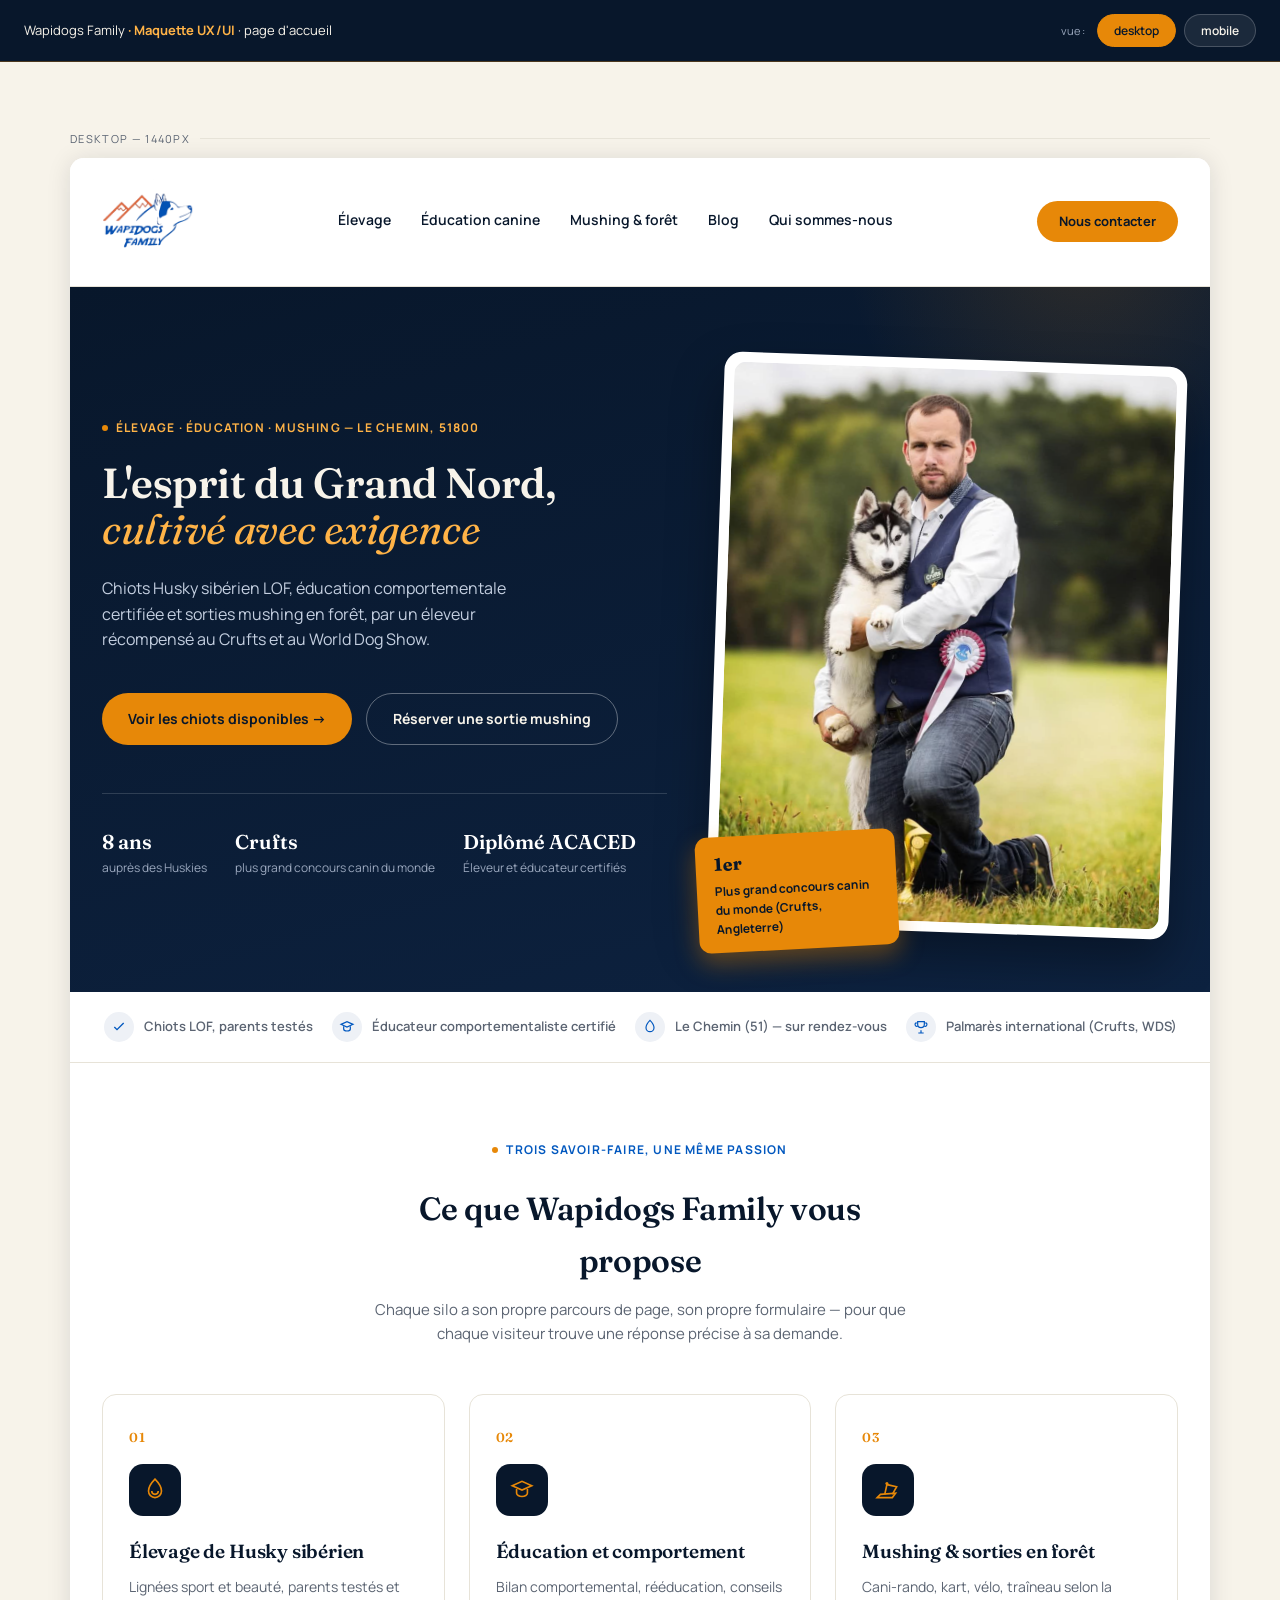
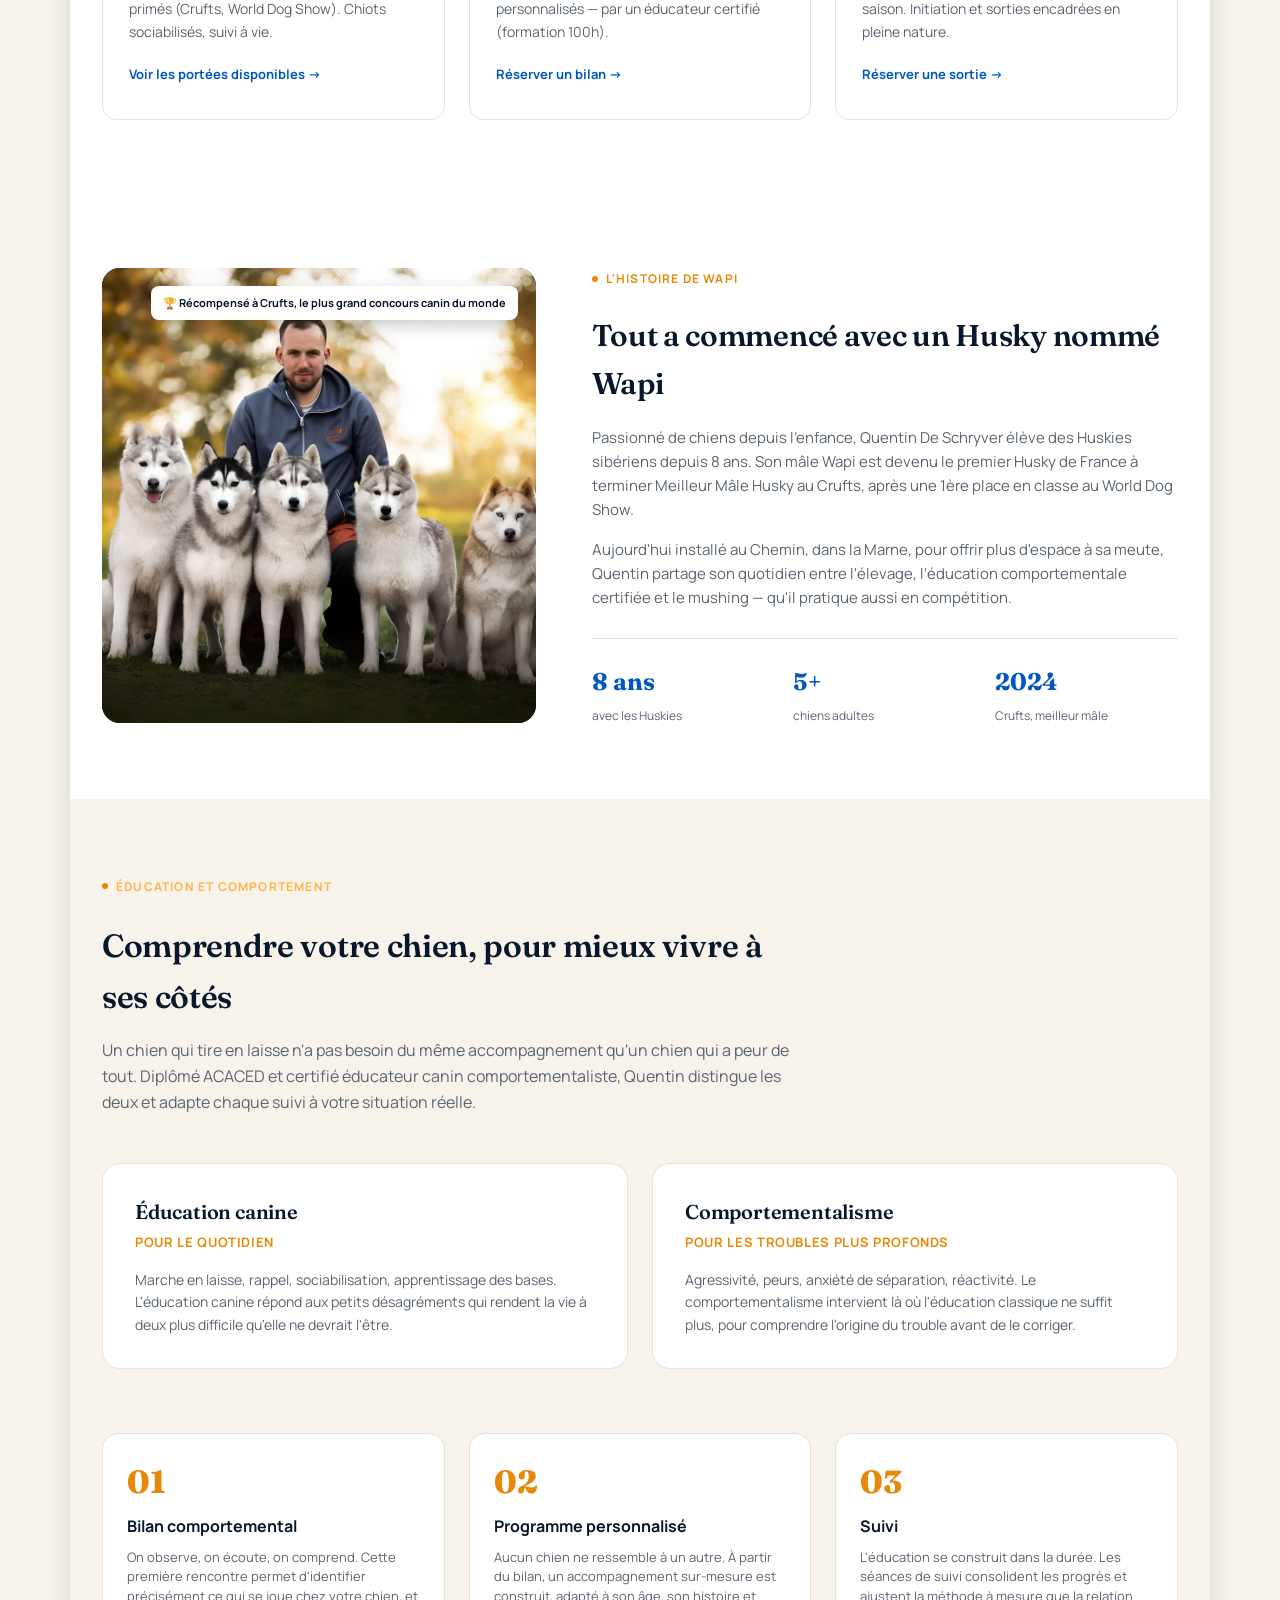
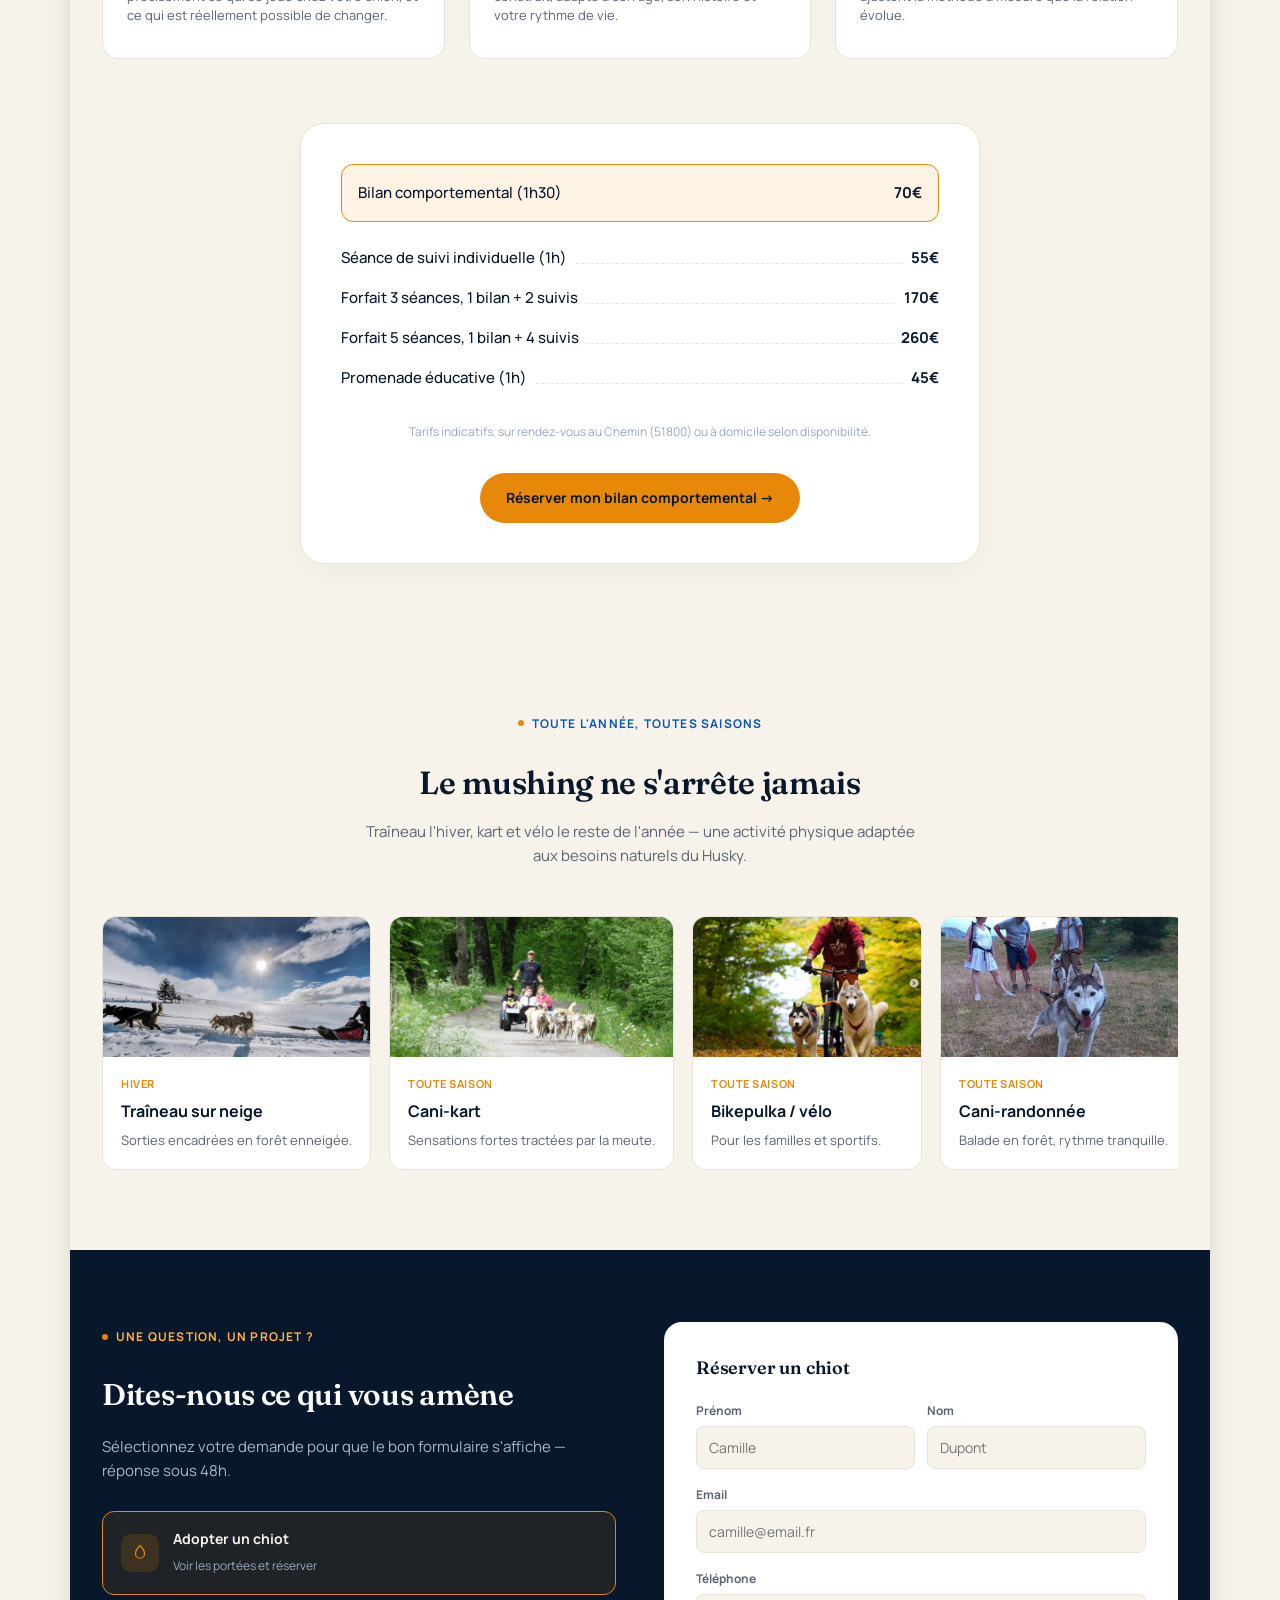
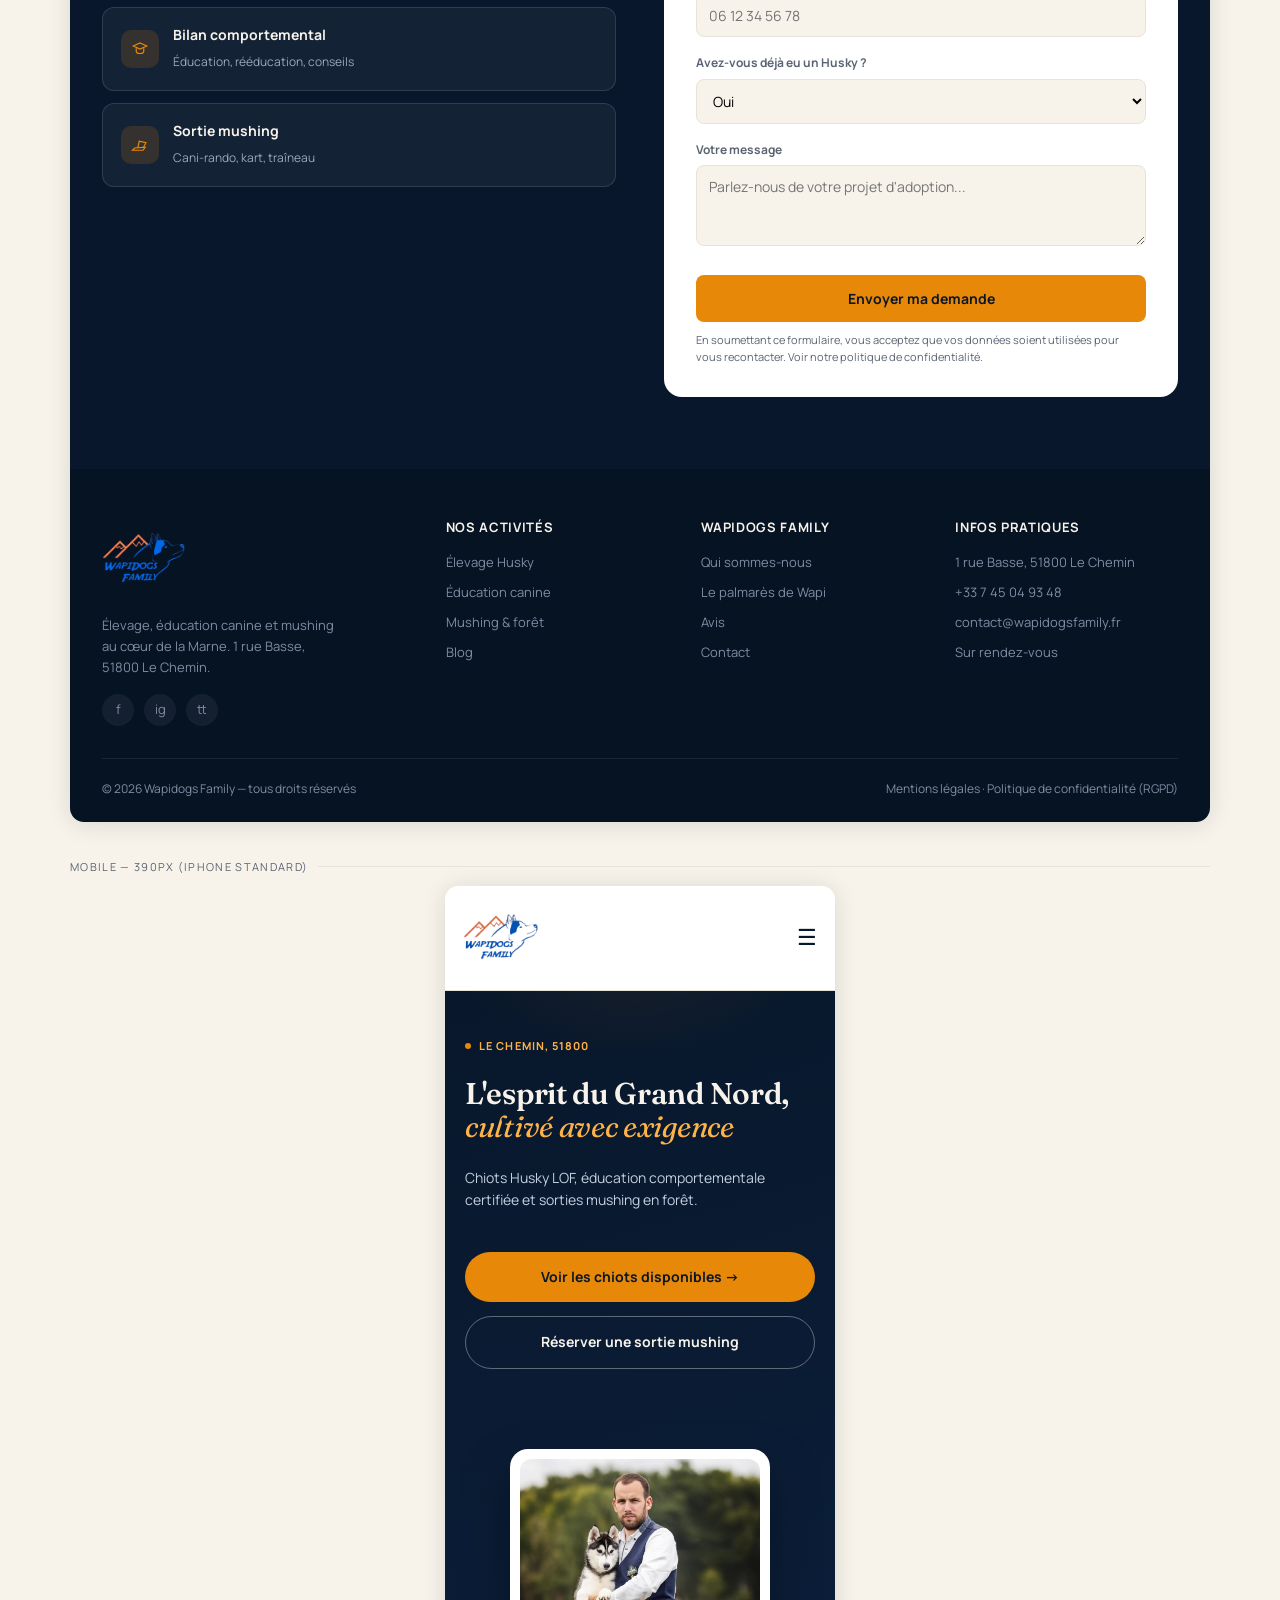
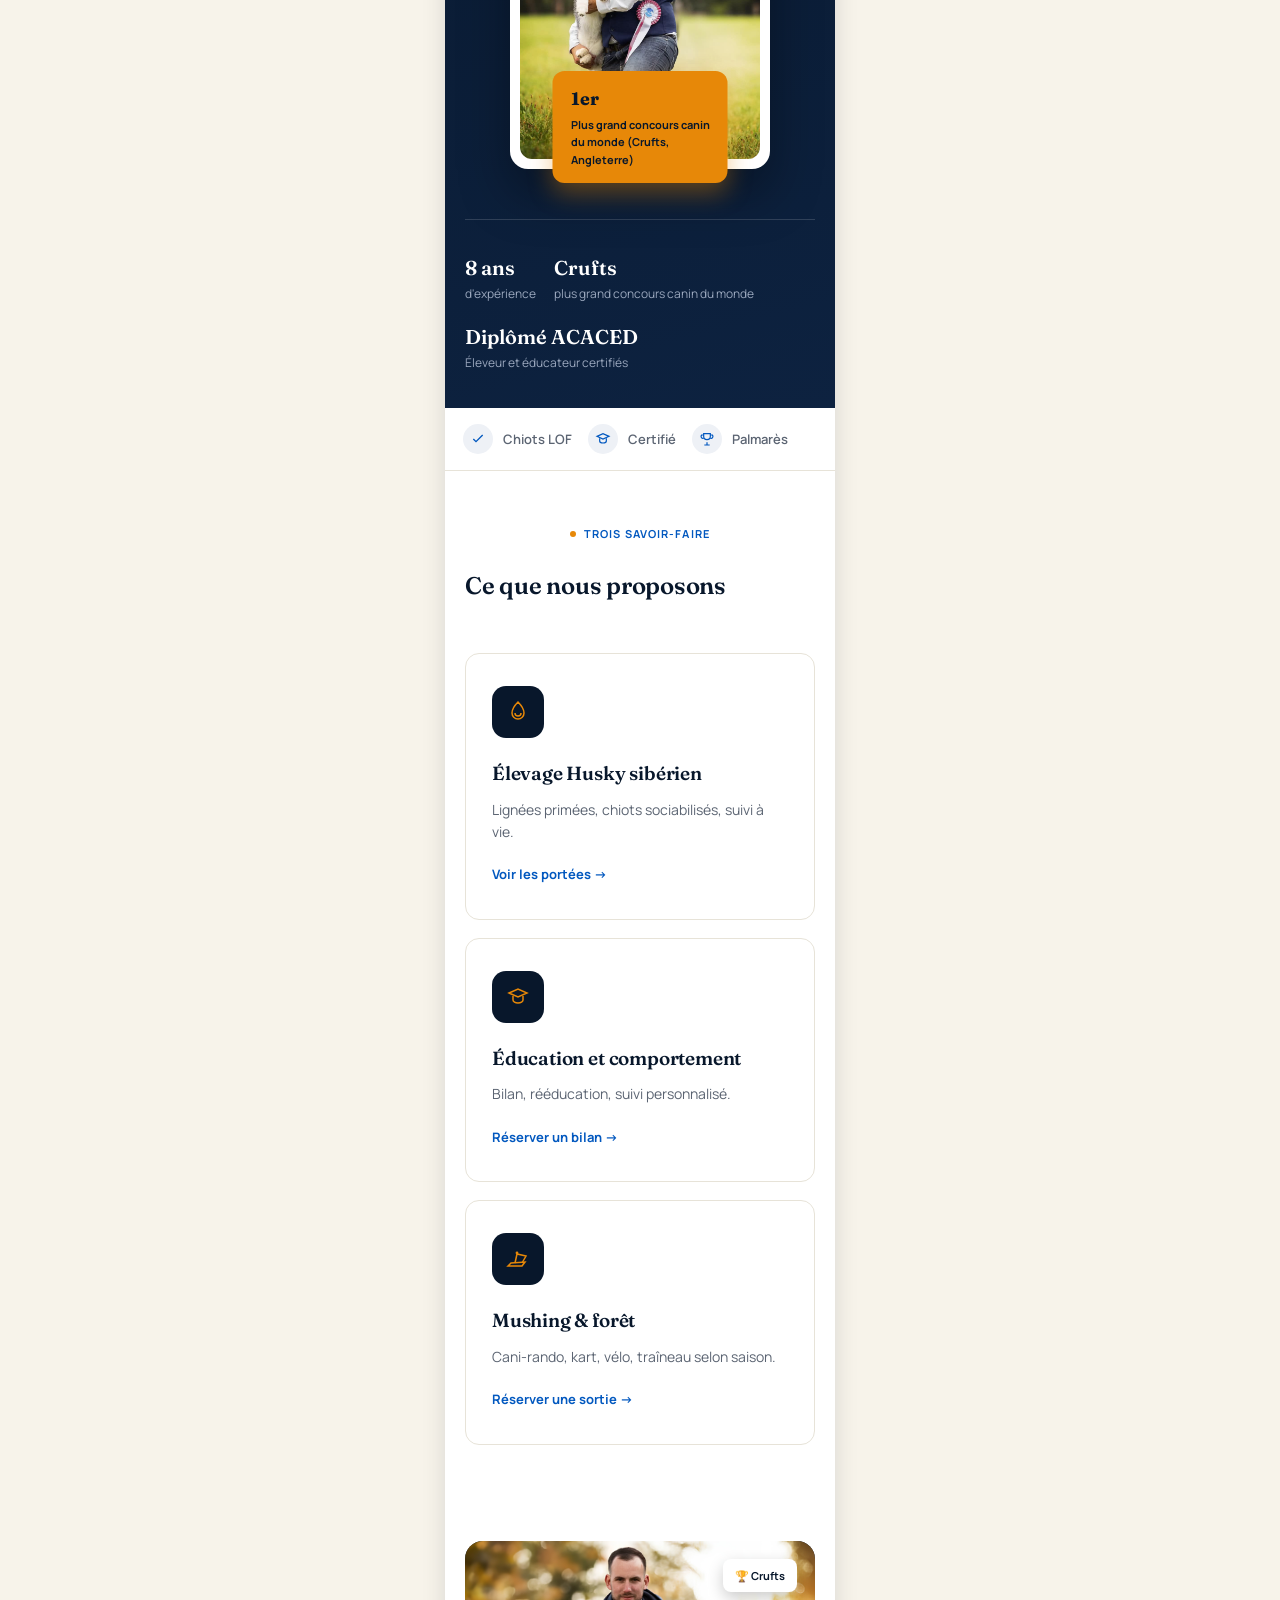
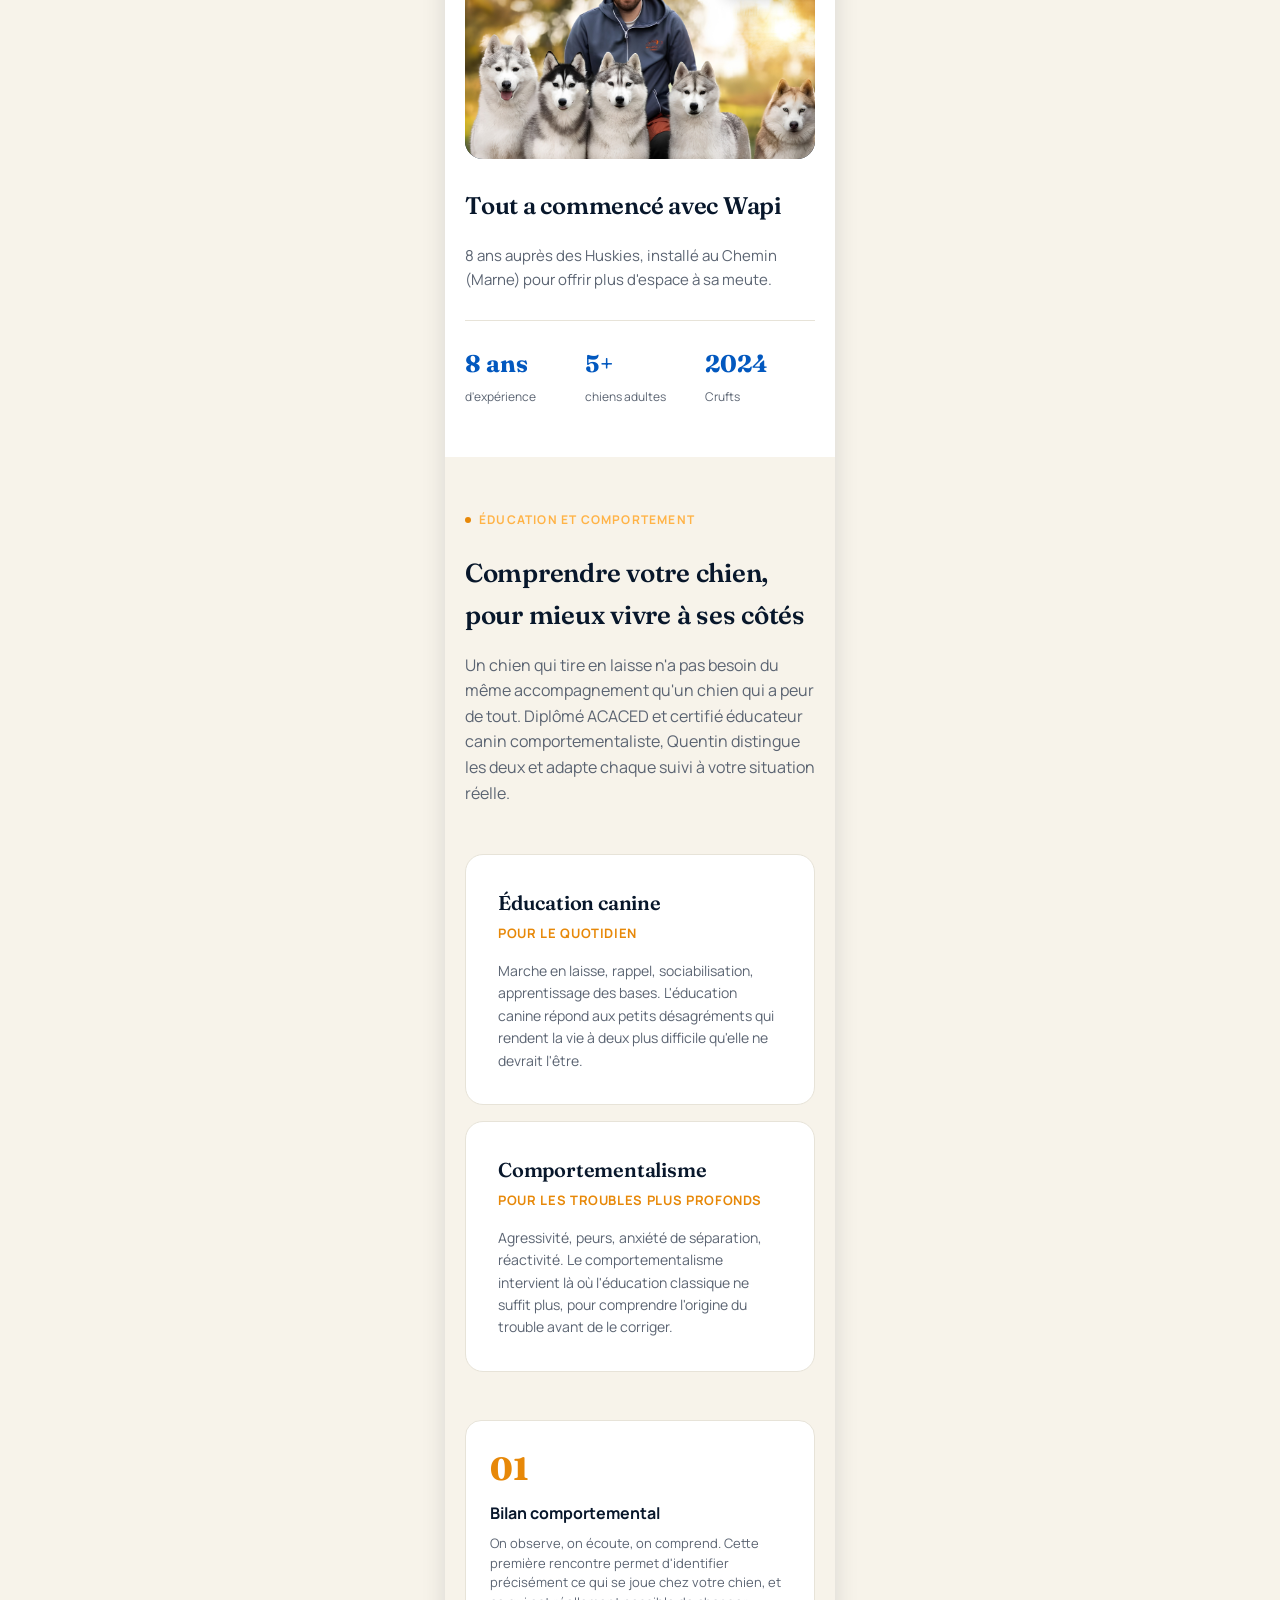
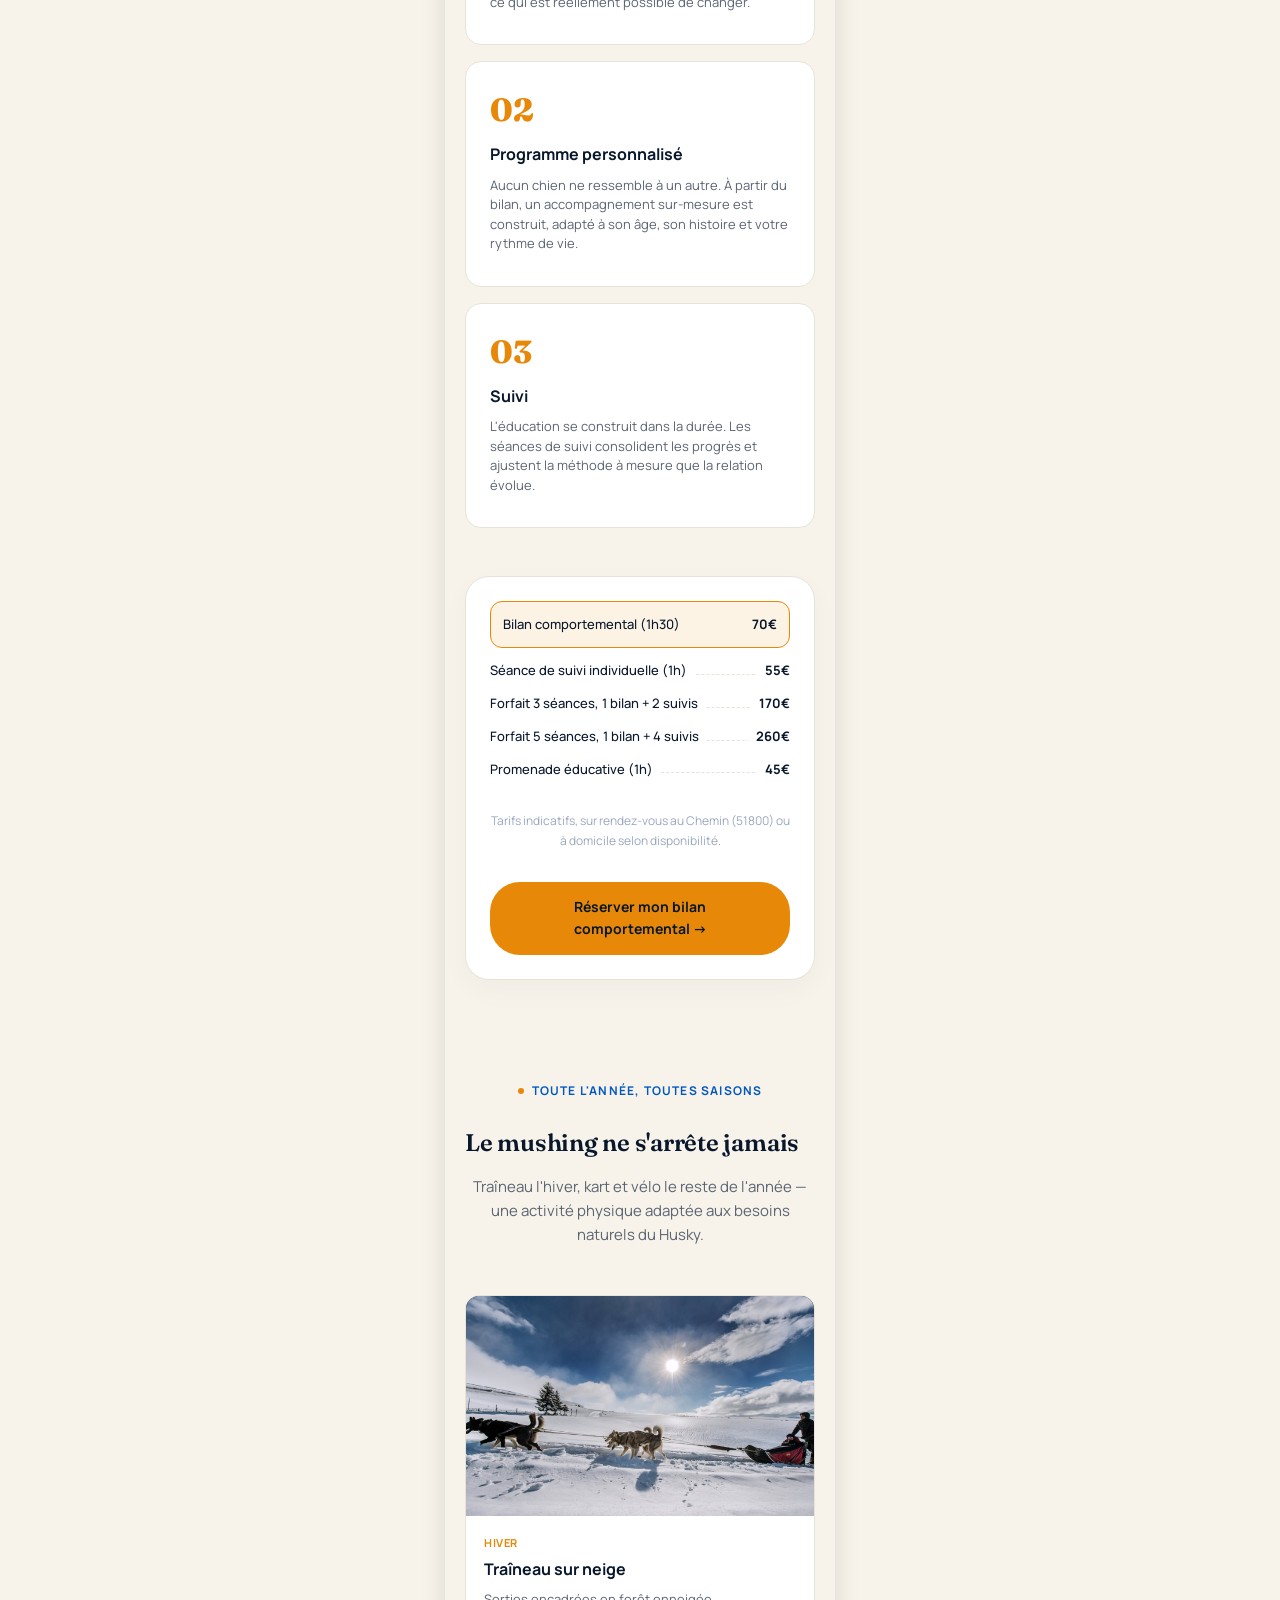
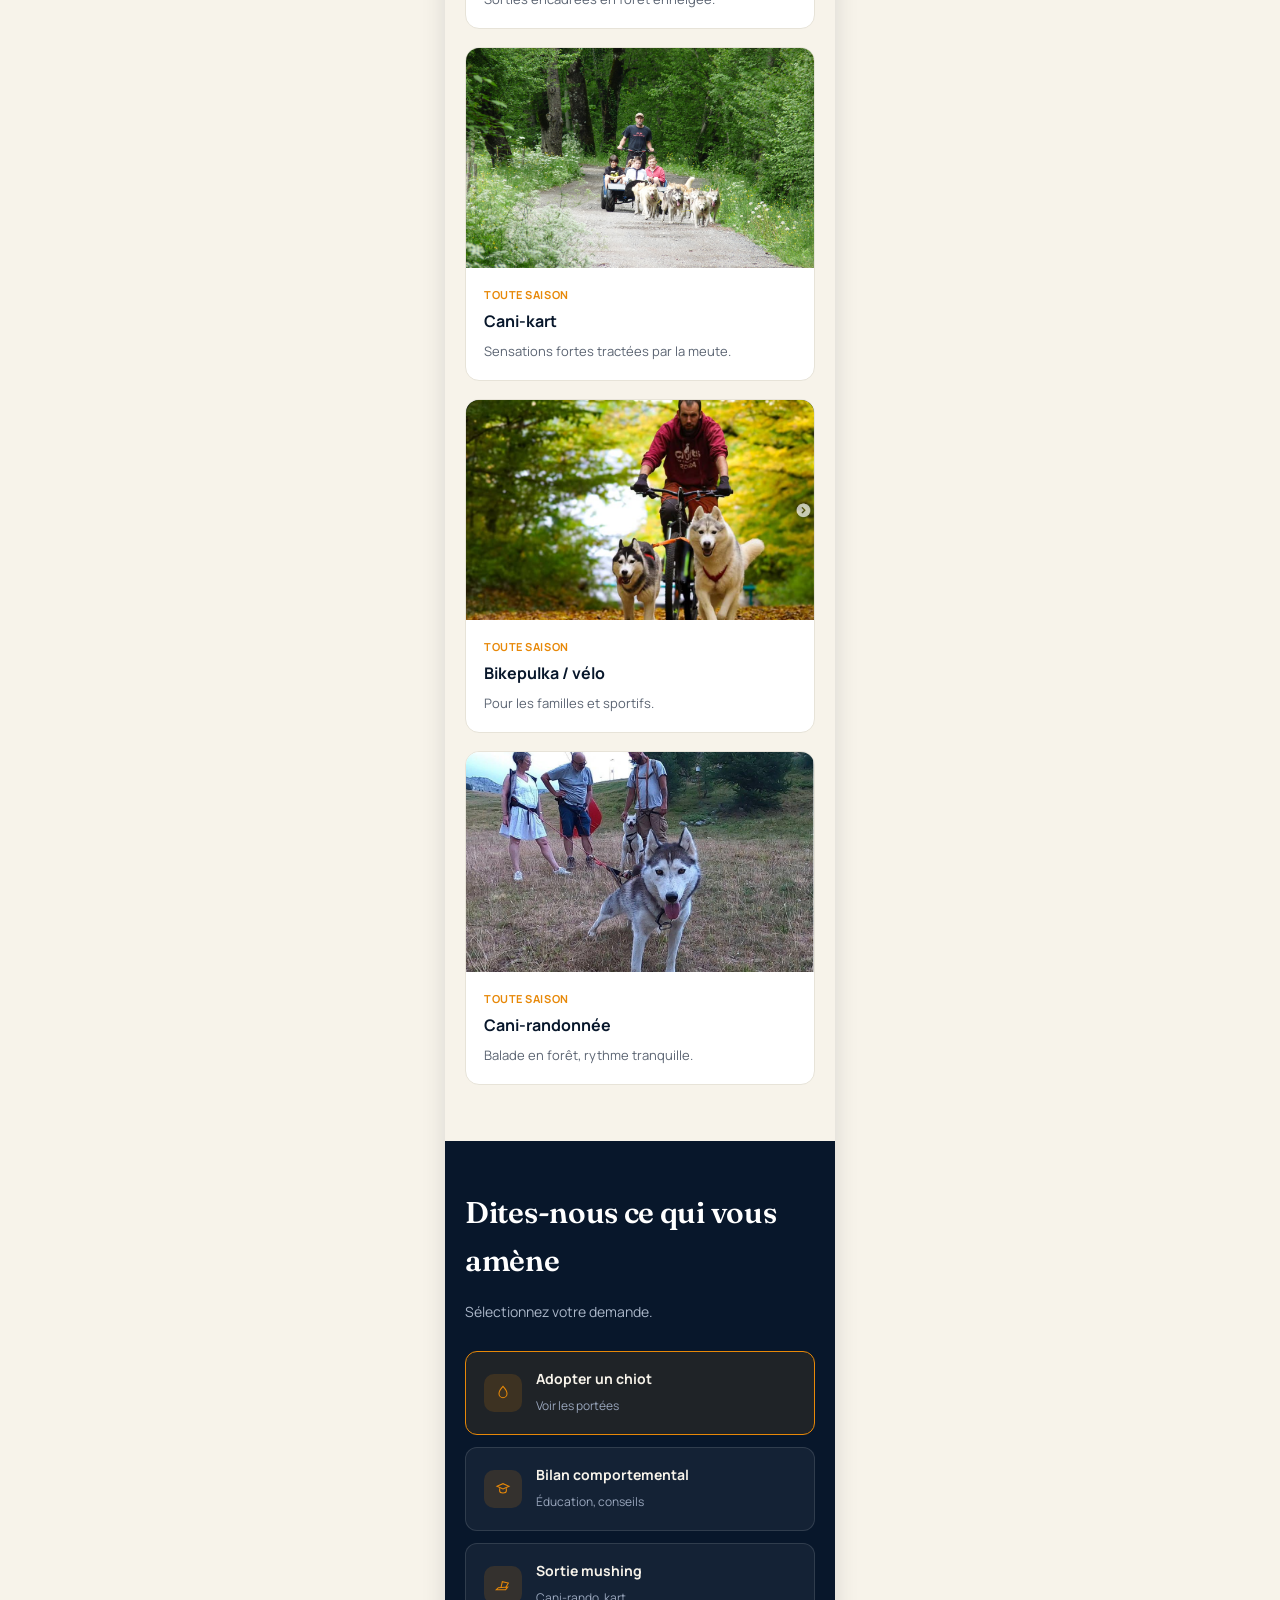
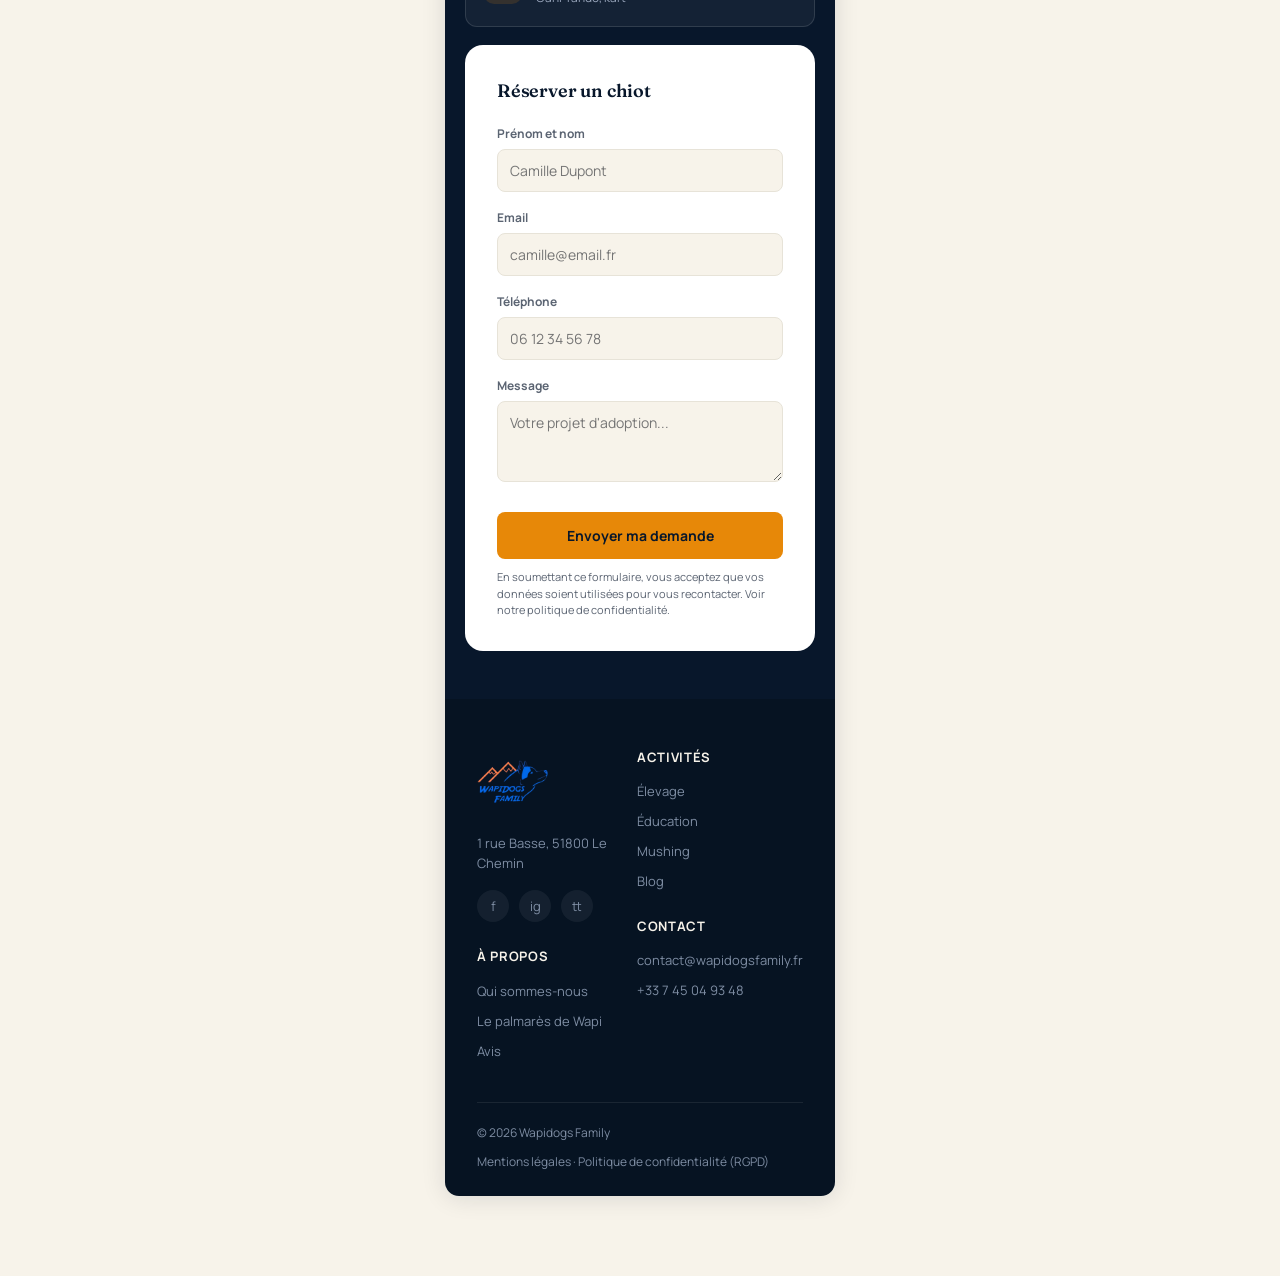
==== commit 5cbd82b3: "feat: intégration images, harmonisation mobile, section éducation" ====
--- a/index.html
+++ b/index.html
@@ -158,22 +158,22 @@
     letter-spacing:0.1em;
     text-transform:uppercase;
     color:var(--ambre-l);
-    margin-bottom:18px;
+    margin-bottom:24px;
   }
   .eyebrow .dot{width:6px;height:6px;border-radius:50%;background:var(--ambre);}
   .hero h1{
     font-size:42px;
     line-height:1.08;
-    margin-bottom:18px;
+    margin-bottom:24px;
   }
   .hero h1 em{font-style:italic;color:var(--ambre-l);font-weight:400;}
   .hero p.lead{
     font-size:16px;
     color:#c4cfe0;
     max-width:460px;
-    margin-bottom:30px;
-  }
-  .hero-ctas{display:flex;gap:14px;flex-wrap:wrap;margin-bottom:36px;}
+    margin-bottom:40px;
+  }
+  .hero-ctas{display:flex;gap:14px;flex-wrap:wrap;margin-bottom:48px;}
   .btn-primary{
     background:var(--ambre);
     color:var(--nuit);
@@ -196,7 +196,7 @@
   .hero-proof{
     display:flex;
     gap:28px;
-    padding-top:24px;
+    padding-top:32px;
     border-top:1px solid rgba(255,255,255,0.15);
   }
   .proof-item{font-size:12px;color:#9aa7bd;}
@@ -501,29 +501,73 @@
     display:flex;align-items:center;justify-content:center;
   }
 
-  /* ===== ANNOTATIONS UX ===== */
-  .annot{
-    position:relative;
-  }
-  .annot-tag{
-    position:absolute;
-    background:var(--bleu);
-    color:white;
-    font-size:10px;
-    font-weight:700;
-    padding:3px 9px;
-    border-radius:5px;
-    z-index:50;
-    white-space:nowrap;
-    font-family:'Manrope',sans-serif;
-  }
-  .annot-tag::after{
-    content:"";
-    position:absolute;
-    bottom:-5px;left:10px;
-    border:5px solid transparent;
-    border-top-color:var(--bleu);
-  }
+
+
+  /* ===== EDUCATION & COMPORTEMENT ===== */
+  .education-section{background:var(--creme);}
+  .edu-intro{max-width:700px; margin-bottom:48px;}
+  .edu-intro h2{font-size:32px;margin-bottom:16px;}
+  .edu-intro p{color:var(--gris);font-size:16px;line-height:1.6;}
+  
+  .edu-blocs-grid{display:grid;grid-template-columns:1fr 1fr;gap:24px;margin-bottom:64px;}
+  .edu-bloc{
+    background:var(--blanc);
+    border-radius:18px;
+    padding:32px;
+    border:1px solid var(--gris-clair);
+  }
+  .edu-bloc h3{font-size:20px;margin-bottom:4px;color:var(--nuit);}
+  .edu-bloc h4{font-size:13px;color:var(--ambre);text-transform:uppercase;margin-bottom:16px;letter-spacing:0.05em;font-weight:700;}
+  .edu-bloc p{font-size:14px;color:var(--gris);line-height:1.6;}
+  
+  .process-steps{
+    display:grid; grid-template-columns:1fr 1fr 1fr; gap:24px; margin-bottom:64px;
+  }
+  .process-step{
+    background:var(--blanc);
+    padding:32px 24px;
+    border-radius:16px;
+    border:1px solid var(--gris-clair);
+  }
+  .process-step .num{
+    font-size:32px; font-weight:800; font-family:'Fraunces',serif;
+    color:var(--ambre); margin-bottom:16px;
+    line-height:1;
+  }
+  .process-step h4{font-size:16px; margin-bottom:8px;}
+  .process-step p{font-size:13px; color:var(--gris);line-height:1.5;}
+  
+  .tarifs-container{
+    max-width:680px; margin:0 auto;
+    background:var(--blanc); padding:40px; border-radius:24px;
+    box-shadow:0 10px 30px rgba(0,0,0,0.03);
+    border:1px solid var(--gris-clair);
+  }
+  .tarif-row{
+    display:flex; justify-content:space-between; align-items:flex-end;
+    margin-bottom:16px; font-size:15px; position:relative;
+  }
+  .tarif-row::after{
+    content:''; position:absolute; bottom:6px; left:0; right:0;
+    border-bottom:1px dashed var(--gris-clair); z-index:1;
+  }
+  .tarif-row span{background:var(--blanc); position:relative; z-index:2;}
+  .tarif-row .t-name{padding-right:8px; font-weight:500; color:var(--nuit);}
+  .tarif-row .t-price{padding-left:8px; font-weight:700; color:var(--nuit);}
+  
+  .tarif-row.highlight{
+    background:rgba(231,136,8,0.1); 
+    padding:16px; 
+    border-radius:12px;
+    border:1px solid var(--ambre);
+    margin-bottom:24px;
+    align-items:center;
+  }
+  .tarif-row.highlight::after{display:none;}
+  .tarif-row.highlight span{background:transparent;}
+  
+  .tarifs-note{font-size:12px; color:#9aa7bd; margin-top:32px; text-align:center;}
+  .tarifs-cta{text-align:center; margin-top:32px;}
 
   /* ===== MOBILE SIM STYLES ===== */
   .device.mobile .site-header{padding:14px 18px;}
@@ -547,6 +591,34 @@
   .device.mobile .field-row{grid-template-columns:1fr;}
   .device.mobile .footer-grid{grid-template-columns:1fr 1fr;gap:24px;}
   .device.mobile .footer-bottom{flex-direction:column;}
+  .device.mobile .activites-row{flex-direction:column; overflow-x:visible;}
+  .device.mobile .activites-row .act-card{width:100%; min-width:0;}
+  .device.mobile .act-card .img{height:220px;}
+  .device.mobile .edu-intro h2{font-size:26px;}
+  .device.mobile .edu-blocs-grid{grid-template-columns:1fr; gap:16px; margin-bottom:48px;}
+  .device.mobile .process-steps{grid-template-columns:1fr; gap:16px; margin-bottom:48px;}
+  .device.mobile .tarifs-container{padding:24px;}
+  .device.mobile .tarif-row{font-size:13px; margin-bottom:12px;}
+  .device.mobile .tarif-row.highlight{padding:12px;}
+
+  /* Burger Menu CSS */
+  .mobile-menu-overlay {
+    position: absolute; top: 0; left: 0; right: 0; bottom: 0;
+    background: var(--nuit);
+    z-index: 100;
+    display: flex; flex-direction: column; padding: 24px;
+    opacity: 0; pointer-events: none;
+    transition: opacity 0.3s ease;
+  }
+  .mobile-menu-overlay.open {
+    opacity: 1; pointer-events: auto;
+  }
+  .mobile-menu-overlay .close-btn {
+    align-self: flex-end; font-size: 24px; color: var(--blanc); cursor: pointer; margin-bottom: 32px;
+  }
+  .mobile-menu-overlay a {
+    color: var(--blanc); font-size: 18px; font-weight: 600; text-decoration: none; margin-bottom: 24px;
+  }
 
   @media (max-width:980px){
     .frame-wrap{padding:24px 14px 60px;}
@@ -572,7 +644,7 @@
     <!-- HEADER -->
     <header class="site-header">
       <div class="logo">
-        <img src="logo-wapidogs.png" alt="Wapidogs Family" style="height:46px;width:auto;">
+        <img src="images/logo-wapidogs.png" alt="Wapidogs Family" style="height:92px;width:auto;">
       </div>
       <nav class="nav-links">
         <a>Élevage</a>
@@ -586,8 +658,7 @@
     </header>
 
     <!-- HERO -->
-    <section class="hero annot">
-      <span class="annot-tag" style="top:16px;left:16px;">A — Preuve sociale immédiate (Crufts / World Dog Show)</span>
+    <section class="hero">
       <div class="hero-grid">
         <div>
           <div class="eyebrow"><span class="dot"></span>Élevage · éducation · mushing — Le Chemin, 51800</div>
@@ -600,13 +671,12 @@
           <div class="hero-proof">
             <div class="proof-item"><strong>8 ans</strong>auprès des Huskies</div>
             <div class="proof-item"><strong>Crufts</strong>plus grand concours canin du monde</div>
-            <div class="proof-item"><strong>100h</strong>formation comportementaliste certifiée</div>
+            <div class="proof-item"><strong>Diplômé ACACED</strong>Éleveur et éducateur certifiés</div>
           </div>
         </div>
-        <div class="hero-visual annot">
-          <span class="annot-tag" style="top:-14px;right:30px;background:var(--ambre);color:var(--nuit);">B — Photo réelle Quentin + Wapi (à fournir)</span>
+        <div class="hero-visual">
           <div class="hero-photo-card">
-            <div class="ph">Photo : Quentin avec sa meute<br>(format portrait 4:5, ex. image Crufts)</div>
+            <img src="images/photo-hero-accueil.png" alt="Quentin avec sa meute" style="aspect-ratio: 4/5; border-radius: 12px; width: 100%; object-fit: cover; display: block;">
           </div>
           <div class="badge-float"><span>1er</span>Plus grand concours canin du monde (Crufts, Angleterre)</div>
         </div>
@@ -614,8 +684,7 @@
     </section>
 
     <!-- TRUST BAR -->
-    <div class="trust-bar annot">
-      <span class="annot-tag" style="top:-12px;left:32px;">C — Réassurance factuelle, pas générique</span>
+    <div class="trust-bar">
       <div class="trust-item"><span class="ic"><svg width="16" height="16" viewBox="0 0 24 24" fill="none" stroke="#0258bf" stroke-width="2"><path d="M5 12l4 4L19 6"/></svg></span>Chiots LOF, parents testés</div>
       <div class="trust-item"><span class="ic"><svg width="16" height="16" viewBox="0 0 24 24" fill="none" stroke="#0258bf" stroke-width="1.8"><path d="M3 8l9-4 9 4-9 4-9-4z"/><path d="M7 11v4c0 1.5 2.2 3 5 3s5-1.5 5-3v-4"/></svg></span>Éducateur comportementaliste certifié</div>
       <div class="trust-item"><span class="ic"><svg width="16" height="16" viewBox="0 0 24 24" fill="none" stroke="#0258bf" stroke-width="1.8"><path d="M12 2C8 6 6 10 6 13a6 6 0 0012 0c0-3-2-7-6-11z"/></svg></span>Le Chemin (51) — sur rendez-vous</div>
@@ -657,9 +726,8 @@
     <!-- STORY -->
     <section class="section story">
       <div class="story-grid">
-        <div class="story-photo annot">
-          <span class="annot-tag" style="top:-12px;left:0;background:var(--ambre);color:var(--nuit);">D — Photo Quentin + meute (image fournie)</span>
-          Photo : Quentin et sa meute
+        <div class="story-photo">
+          <img src="images/story-meute.png" alt="Quentin et sa meute" style="position: absolute; top: 0; left: 0; width: 100%; height: 100%; object-fit: cover; object-position: center 20%; border-radius: inherit; z-index: 0;">
           <div class="crufts-tag">🏆 Récompensé à Crufts, le plus grand concours canin du monde</div>
         </div>
         <div class="story-content">
@@ -676,6 +744,73 @@
       </div>
     </section>
 
+    <!-- EDUCATION -->
+    <section class="section education-section">
+      <div class="edu-intro">
+        <div class="eyebrow"><span class="dot"></span>ÉDUCATION ET COMPORTEMENT</div>
+        <h2>Comprendre votre chien, pour mieux vivre à ses côtés</h2>
+        <p>Un chien qui tire en laisse n'a pas besoin du même accompagnement qu'un chien qui a peur de tout. Diplômé ACACED et certifié éducateur canin comportementaliste, Quentin distingue les deux et adapte chaque suivi à votre situation réelle.</p>
+      </div>
+
+      <div class="edu-blocs-grid">
+        <div class="edu-bloc">
+          <h3>Éducation canine</h3>
+          <h4>Pour le quotidien</h4>
+          <p>Marche en laisse, rappel, sociabilisation, apprentissage des bases. L'éducation canine répond aux petits désagréments qui rendent la vie à deux plus difficile qu'elle ne devrait l'être.</p>
+        </div>
+        <div class="edu-bloc">
+          <h3>Comportementalisme</h3>
+          <h4>Pour les troubles plus profonds</h4>
+          <p>Agressivité, peurs, anxiété de séparation, réactivité. Le comportementalisme intervient là où l'éducation classique ne suffit plus, pour comprendre l'origine du trouble avant de le corriger.</p>
+        </div>
+      </div>
+
+      <div class="process-steps">
+        <div class="process-step">
+          <div class="num">01</div>
+          <h4>Bilan comportemental</h4>
+          <p>On observe, on écoute, on comprend. Cette première rencontre permet d'identifier précisément ce qui se joue chez votre chien, et ce qui est réellement possible de changer.</p>
+        </div>
+        <div class="process-step">
+          <div class="num">02</div>
+          <h4>Programme personnalisé</h4>
+          <p>Aucun chien ne ressemble à un autre. À partir du bilan, un accompagnement sur-mesure est construit, adapté à son âge, son histoire et votre rythme de vie.</p>
+        </div>
+        <div class="process-step">
+          <div class="num">03</div>
+          <h4>Suivi</h4>
+          <p>L'éducation se construit dans la durée. Les séances de suivi consolident les progrès et ajustent la méthode à mesure que la relation évolue.</p>
+        </div>
+      </div>
+
+      <div class="tarifs-container">
+        <div class="tarif-row highlight">
+          <span class="t-name">Bilan comportemental (1h30)</span>
+          <span class="t-price">70€</span>
+        </div>
+        <div class="tarif-row">
+          <span class="t-name">Séance de suivi individuelle (1h)</span>
+          <span class="t-price">55€</span>
+        </div>
+        <div class="tarif-row">
+          <span class="t-name">Forfait 3 séances, 1 bilan + 2 suivis</span>
+          <span class="t-price">170€</span>
+        </div>
+        <div class="tarif-row">
+          <span class="t-name">Forfait 5 séances, 1 bilan + 4 suivis</span>
+          <span class="t-price">260€</span>
+        </div>
+        <div class="tarif-row">
+          <span class="t-name">Promenade éducative (1h)</span>
+          <span class="t-price">45€</span>
+        </div>
+        <div class="tarifs-note">Tarifs indicatifs, sur rendez-vous au Chemin (51800) ou à domicile selon disponibilité.</div>
+        <div class="tarifs-cta">
+          <a class="btn-primary">Réserver mon bilan comportemental →</a>
+        </div>
+      </div>
+    </section>
+
     <!-- ACTIVITES -->
     <section class="section activites">
       <div class="section-head">
@@ -684,16 +819,15 @@
         <p>Traîneau l'hiver, kart et vélo le reste de l'année — une activité physique adaptée aux besoins naturels du Husky.</p>
       </div>
       <div class="activites-row">
-        <div class="act-card"><div class="img">Photo traîneau</div><div class="body"><span class="tag">Hiver</span><h4>Traîneau sur neige</h4><p>Sorties encadrées en forêt enneigée.</p></div></div>
-        <div class="act-card"><div class="img">Photo kart</div><div class="body"><span class="tag">Toute saison</span><h4>Cani-kart</h4><p>Sensations fortes tractées par la meute.</p></div></div>
-        <div class="act-card"><div class="img">Photo vélo</div><div class="body"><span class="tag">Toute saison</span><h4>Bikepulka / vélo</h4><p>Pour les familles et sportifs.</p></div></div>
-        <div class="act-card"><div class="img">Photo forêt</div><div class="body"><span class="tag">Toute saison</span><h4>Cani-randonnée</h4><p>Balade en forêt, rythme tranquille.</p></div></div>
+        <div class="act-card"><img src="images/traineau.png" class="img" style="width: 100%; object-fit: cover;" alt="Traîneau sur neige"><div class="body"><span class="tag">Hiver</span><h4>Traîneau sur neige</h4><p>Sorties encadrées en forêt enneigée.</p></div></div>
+        <div class="act-card"><img src="images/kart.png" class="img" style="width: 100%; object-fit: cover;" alt="Cani-kart"><div class="body"><span class="tag">Toute saison</span><h4>Cani-kart</h4><p>Sensations fortes tractées par la meute.</p></div></div>
+        <div class="act-card"><img src="images/velo.png" class="img" style="width: 100%; object-fit: cover;" alt="Bikepulka / vélo"><div class="body"><span class="tag">Toute saison</span><h4>Bikepulka / vélo</h4><p>Pour les familles et sportifs.</p></div></div>
+        <div class="act-card"><img src="images/cani-rando.png" class="img" style="width: 100%; object-fit: cover;" alt="Cani-randonnée"><div class="body"><span class="tag">Toute saison</span><h4>Cani-randonnée</h4><p>Balade en forêt, rythme tranquille.</p></div></div>
       </div>
     </section>
 
     <!-- CONTACT TUNNEL -->
-    <section class="section contact-section annot">
-      <span class="annot-tag" style="top:24px;right:32px;">E — Tunnel à choix multiple → 1 seul formulaire Supabase</span>
+    <section class="section contact-section">
       <div class="contact-grid">
         <div>
           <div class="eyebrow"><span class="dot"></span>Une question, un projet ?</div>
@@ -735,7 +869,7 @@
       <div class="footer-grid">
         <div>
           <div class="footer-logo">
-            <img src="logo-wapidogs.png" alt="Wapidogs Family" style="height:42px;width:auto;filter:brightness(1.3);">
+            <img src="images/logo-wapidogs.png" alt="Wapidogs Family" style="height:84px;width:auto;filter:brightness(1.3);">
           </div>
           <p style="max-width:240px;">Élevage, éducation canine et mushing au cœur de la Marne. 1 rue Basse, 51800 Le Chemin.</p>
           <div class="social-row" style="margin-top:16px;">
@@ -784,10 +918,20 @@
 
     <header class="site-header">
       <div class="logo" style="font-size:16px;">
-        <img src="logo-wapidogs.png" alt="Wapidogs Family" style="height:38px;width:auto;">
+        <img src="images/logo-wapidogs.png" alt="Wapidogs Family" style="height:76px;width:auto;">
       </div>
       <div class="mobile-nav-icon">☰</div>
     </header>
+
+    <div class="mobile-menu-overlay">
+      <div class="close-btn">✕</div>
+      <a>Élevage</a>
+      <a>Éducation canine</a>
+      <a>Mushing & forêt</a>
+      <a>Blog</a>
+      <a>Qui sommes-nous</a>
+      <a style="color:var(--ambre);">Nous contacter</a>
+    </div>
 
     <section class="hero">
       <div class="hero-grid">
@@ -802,13 +946,14 @@
         </div>
         <div class="hero-visual">
           <div class="hero-photo-card">
-            <div class="ph" style="font-size:12px;">Photo Quentin + Wapi</div>
+            <img src="images/photo-hero-accueil.png" alt="Quentin et Wapi" style="aspect-ratio: 4/5; border-radius: 12px; width: 100%; object-fit: cover; display: block;">
           </div>
-          <div class="badge-float" style="font-size:11px;"><span>1er</span>World Dog Show 2023</div>
+          <div class="badge-float" style="font-size:11px;"><span>1er</span>Plus grand concours canin du monde (Crufts, Angleterre)</div>
         </div>
         <div class="hero-proof" style="margin-top:18px;">
           <div class="proof-item"><strong>8 ans</strong>d'expérience</div>
-          <div class="proof-item"><strong>Crufts</strong>2024</div>
+          <div class="proof-item"><strong>Crufts</strong>plus grand concours canin du monde</div>
+          <div class="proof-item"><strong>Diplômé ACACED</strong>Éleveur et éducateur certifiés</div>
         </div>
       </div>
     </section>
@@ -849,7 +994,7 @@
     <section class="section story">
       <div class="story-grid">
         <div class="story-photo" style="aspect-ratio:16/10;">
-          Photo Quentin et sa meute
+          <img src="images/story-meute.png" alt="Quentin et sa meute" style="position: absolute; top: 0; left: 0; width: 100%; height: 100%; object-fit: cover; object-position: center 20%; border-radius: inherit; z-index: 0;">
           <div class="crufts-tag">🏆 Crufts</div>
         </div>
         <div class="story-content">
@@ -864,6 +1009,86 @@
       </div>
     </section>
 
+    <section class="section education-section">
+      <div class="edu-intro">
+        <div class="eyebrow"><span class="dot"></span>ÉDUCATION ET COMPORTEMENT</div>
+        <h2 style="text-align:left;">Comprendre votre chien, pour mieux vivre à ses côtés</h2>
+        <p>Un chien qui tire en laisse n'a pas besoin du même accompagnement qu'un chien qui a peur de tout. Diplômé ACACED et certifié éducateur canin comportementaliste, Quentin distingue les deux et adapte chaque suivi à votre situation réelle.</p>
+      </div>
+
+      <div class="edu-blocs-grid">
+        <div class="edu-bloc">
+          <h3>Éducation canine</h3>
+          <h4>Pour le quotidien</h4>
+          <p>Marche en laisse, rappel, sociabilisation, apprentissage des bases. L'éducation canine répond aux petits désagréments qui rendent la vie à deux plus difficile qu'elle ne devrait l'être.</p>
+        </div>
+        <div class="edu-bloc">
+          <h3>Comportementalisme</h3>
+          <h4>Pour les troubles plus profonds</h4>
+          <p>Agressivité, peurs, anxiété de séparation, réactivité. Le comportementalisme intervient là où l'éducation classique ne suffit plus, pour comprendre l'origine du trouble avant de le corriger.</p>
+        </div>
+      </div>
+
+      <div class="process-steps">
+        <div class="process-step">
+          <div class="num">01</div>
+          <h4>Bilan comportemental</h4>
+          <p>On observe, on écoute, on comprend. Cette première rencontre permet d'identifier précisément ce qui se joue chez votre chien, et ce qui est réellement possible de changer.</p>
+        </div>
+        <div class="process-step">
+          <div class="num">02</div>
+          <h4>Programme personnalisé</h4>
+          <p>Aucun chien ne ressemble à un autre. À partir du bilan, un accompagnement sur-mesure est construit, adapté à son âge, son histoire et votre rythme de vie.</p>
+        </div>
+        <div class="process-step">
+          <div class="num">03</div>
+          <h4>Suivi</h4>
+          <p>L'éducation se construit dans la durée. Les séances de suivi consolident les progrès et ajustent la méthode à mesure que la relation évolue.</p>
+        </div>
+      </div>
+
+      <div class="tarifs-container">
+        <div class="tarif-row highlight">
+          <span class="t-name">Bilan comportemental (1h30)</span>
+          <span class="t-price">70€</span>
+        </div>
+        <div class="tarif-row">
+          <span class="t-name">Séance de suivi individuelle (1h)</span>
+          <span class="t-price">55€</span>
+        </div>
+        <div class="tarif-row">
+          <span class="t-name">Forfait 3 séances, 1 bilan + 2 suivis</span>
+          <span class="t-price">170€</span>
+        </div>
+        <div class="tarif-row">
+          <span class="t-name">Forfait 5 séances, 1 bilan + 4 suivis</span>
+          <span class="t-price">260€</span>
+        </div>
+        <div class="tarif-row">
+          <span class="t-name">Promenade éducative (1h)</span>
+          <span class="t-price">45€</span>
+        </div>
+        <div class="tarifs-note">Tarifs indicatifs, sur rendez-vous au Chemin (51800) ou à domicile selon disponibilité.</div>
+        <div class="tarifs-cta">
+          <a class="btn-primary" style="justify-content:center; text-align:center;">Réserver mon bilan comportemental →</a>
+        </div>
+      </div>
+    </section>
+
+    <section class="section activites">
+      <div class="section-head">
+        <div class="eyebrow"><span class="dot"></span>Toute l'année, toutes saisons</div>
+        <h2 style="text-align:left;">Le mushing ne s'arrête jamais</h2>
+        <p>Traîneau l'hiver, kart et vélo le reste de l'année — une activité physique adaptée aux besoins naturels du Husky.</p>
+      </div>
+      <div class="activites-row">
+        <div class="act-card"><img src="images/traineau.png" class="img" style="width: 100%; object-fit: cover; object-position: center bottom;" alt="Traîneau sur neige"><div class="body"><span class="tag">Hiver</span><h4>Traîneau sur neige</h4><p>Sorties encadrées en forêt enneigée.</p></div></div>
+        <div class="act-card"><img src="images/kart.png" class="img" style="width: 100%; object-fit: cover;" alt="Cani-kart"><div class="body"><span class="tag">Toute saison</span><h4>Cani-kart</h4><p>Sensations fortes tractées par la meute.</p></div></div>
+        <div class="act-card"><img src="images/velo.png" class="img" style="width: 100%; object-fit: cover; object-position: center 20%;" alt="Bikepulka / vélo"><div class="body"><span class="tag">Toute saison</span><h4>Bikepulka / vélo</h4><p>Pour les familles et sportifs.</p></div></div>
+        <div class="act-card"><img src="images/cani-rando.png" class="img" style="width: 100%; object-fit: cover;" alt="Cani-randonnée"><div class="body"><span class="tag">Toute saison</span><h4>Cani-randonnée</h4><p>Balade en forêt, rythme tranquille.</p></div></div>
+      </div>
+    </section>
+
     <section class="section contact-section">
       <h2>Dites-nous ce qui vous amène</h2>
       <p class="lead" style="font-size:14px;">Sélectionnez votre demande.</p>
@@ -876,23 +1101,35 @@
         <h3>Réserver un chiot</h3>
         <div class="field"><label>Prénom et nom</label><input placeholder="Camille Dupont"></div>
         <div class="field"><label>Email</label><input placeholder="camille@email.fr"></div>
+        <div class="field"><label>Téléphone</label><input placeholder="06 12 34 56 78"></div>
         <div class="field"><label>Message</label><textarea rows="3" placeholder="Votre projet d'adoption..."></textarea></div>
         <button class="btn-submit">Envoyer ma demande</button>
+        <p class="rgpd-note">En soumettant ce formulaire, vous acceptez que vos données soient utilisées pour vous recontacter. Voir notre politique de confidentialité.</p>
       </div>
     </section>
 
     <footer class="site-footer">
       <div class="footer-grid">
         <div>
-          <div class="footer-logo" style="font-size:15px;"><img src="logo-wapidogs.png" alt="Wapidogs Family" style="height:36px;width:auto;filter:brightness(1.3);"></div>
+          <div class="footer-logo" style="font-size:15px;"><img src="images/logo-wapidogs.png" alt="Wapidogs Family" style="height:72px;width:auto;filter:brightness(1.3);"></div>
           <p>1 rue Basse, 51800 Le Chemin</p>
+          <div class="social-row" style="margin-top:16px;">
+            <a>f</a><a>ig</a><a>tt</a>
+          </div>
+          <h5 style="margin-top:24px;">À propos</h5>
+          <ul><li>Qui sommes-nous</li><li>Le palmarès de Wapi</li><li>Avis</li></ul>
         </div>
         <div>
           <h5>Activités</h5>
-          <ul><li>Élevage</li><li>Éducation</li><li>Mushing</li></ul>
-        </div>
-      </div>
-      <div class="footer-bottom"><span>© 2026 Wapidogs Family</span></div>
+          <ul><li>Élevage</li><li>Éducation</li><li>Mushing</li><li>Blog</li></ul>
+          <h5 style="margin-top:24px;">Contact</h5>
+          <ul><li>contact@wapidogsfamily.fr</li><li>+33 7 45 04 93 48</li></ul>
+        </div>
+      </div>
+      <div class="footer-bottom">
+        <span>© 2026 Wapidogs Family</span>
+        <span>Mentions légales · Politique de confidentialité (RGPD)</span>
+      </div>
     </footer>
 
   </div>
@@ -924,6 +1161,19 @@
     opt.classList.add('is-selected');
   });
 });
+
+const mobileNavIcon = document.querySelector('.mobile-nav-icon');
+const mobileMenuOverlay = document.querySelector('.mobile-menu-overlay');
+const closeBtn = document.querySelector('.mobile-menu-overlay .close-btn');
+
+if (mobileNavIcon && mobileMenuOverlay && closeBtn) {
+  mobileNavIcon.addEventListener('click', () => {
+    mobileMenuOverlay.classList.add('open');
+  });
+  closeBtn.addEventListener('click', () => {
+    mobileMenuOverlay.classList.remove('open');
+  });
+}
 </script>
 
 </body>
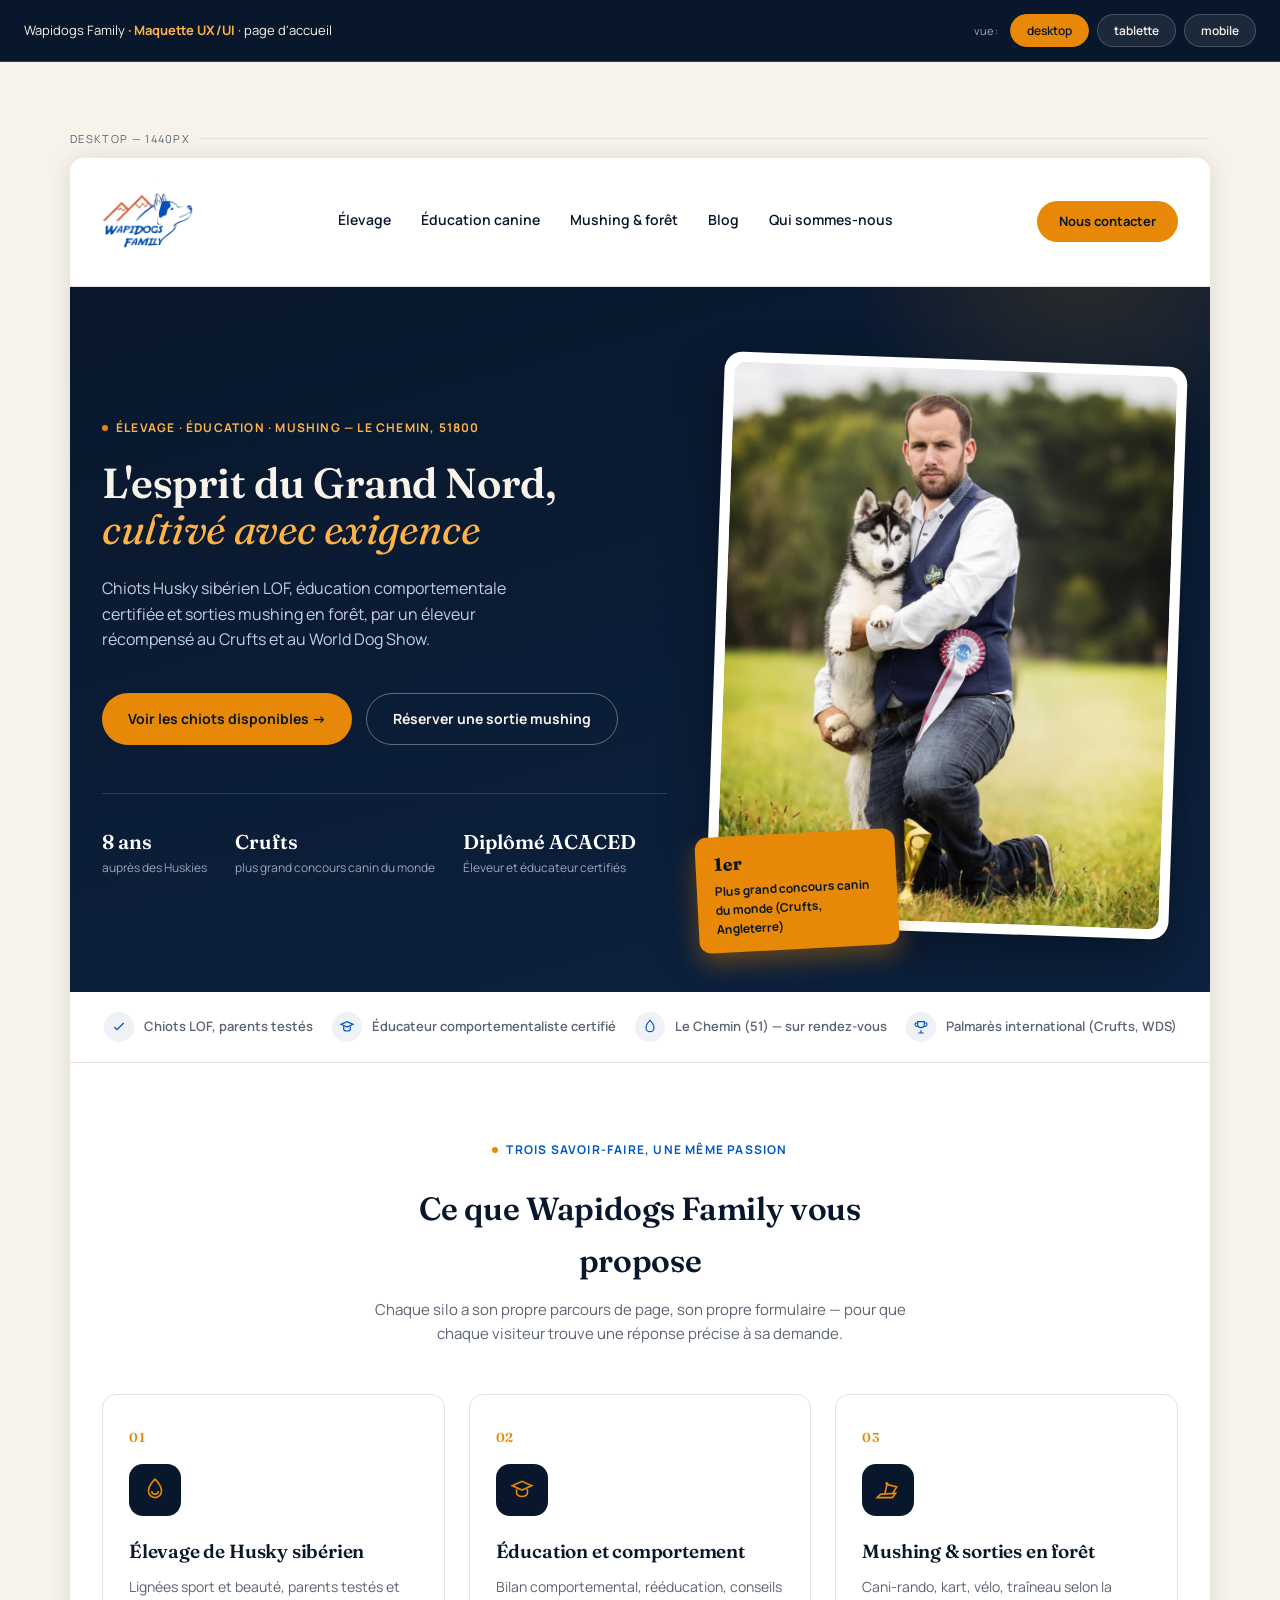
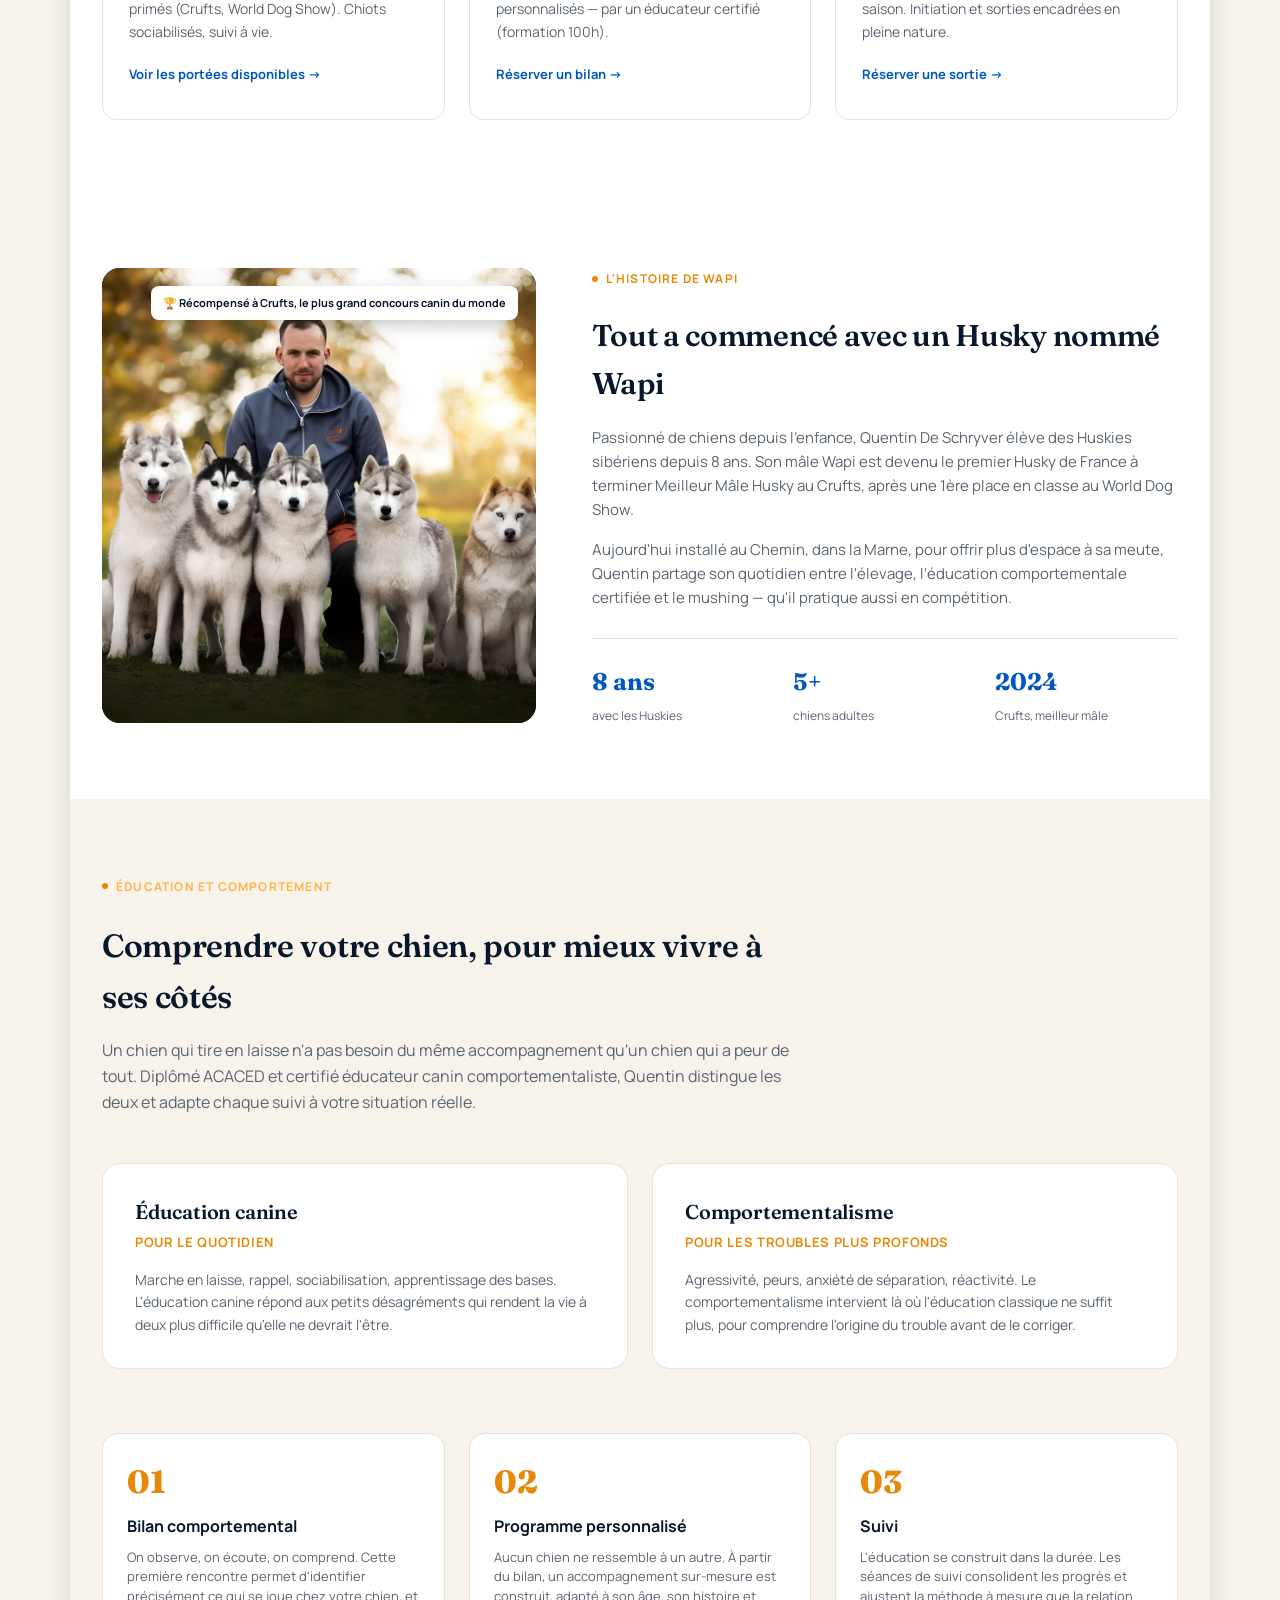
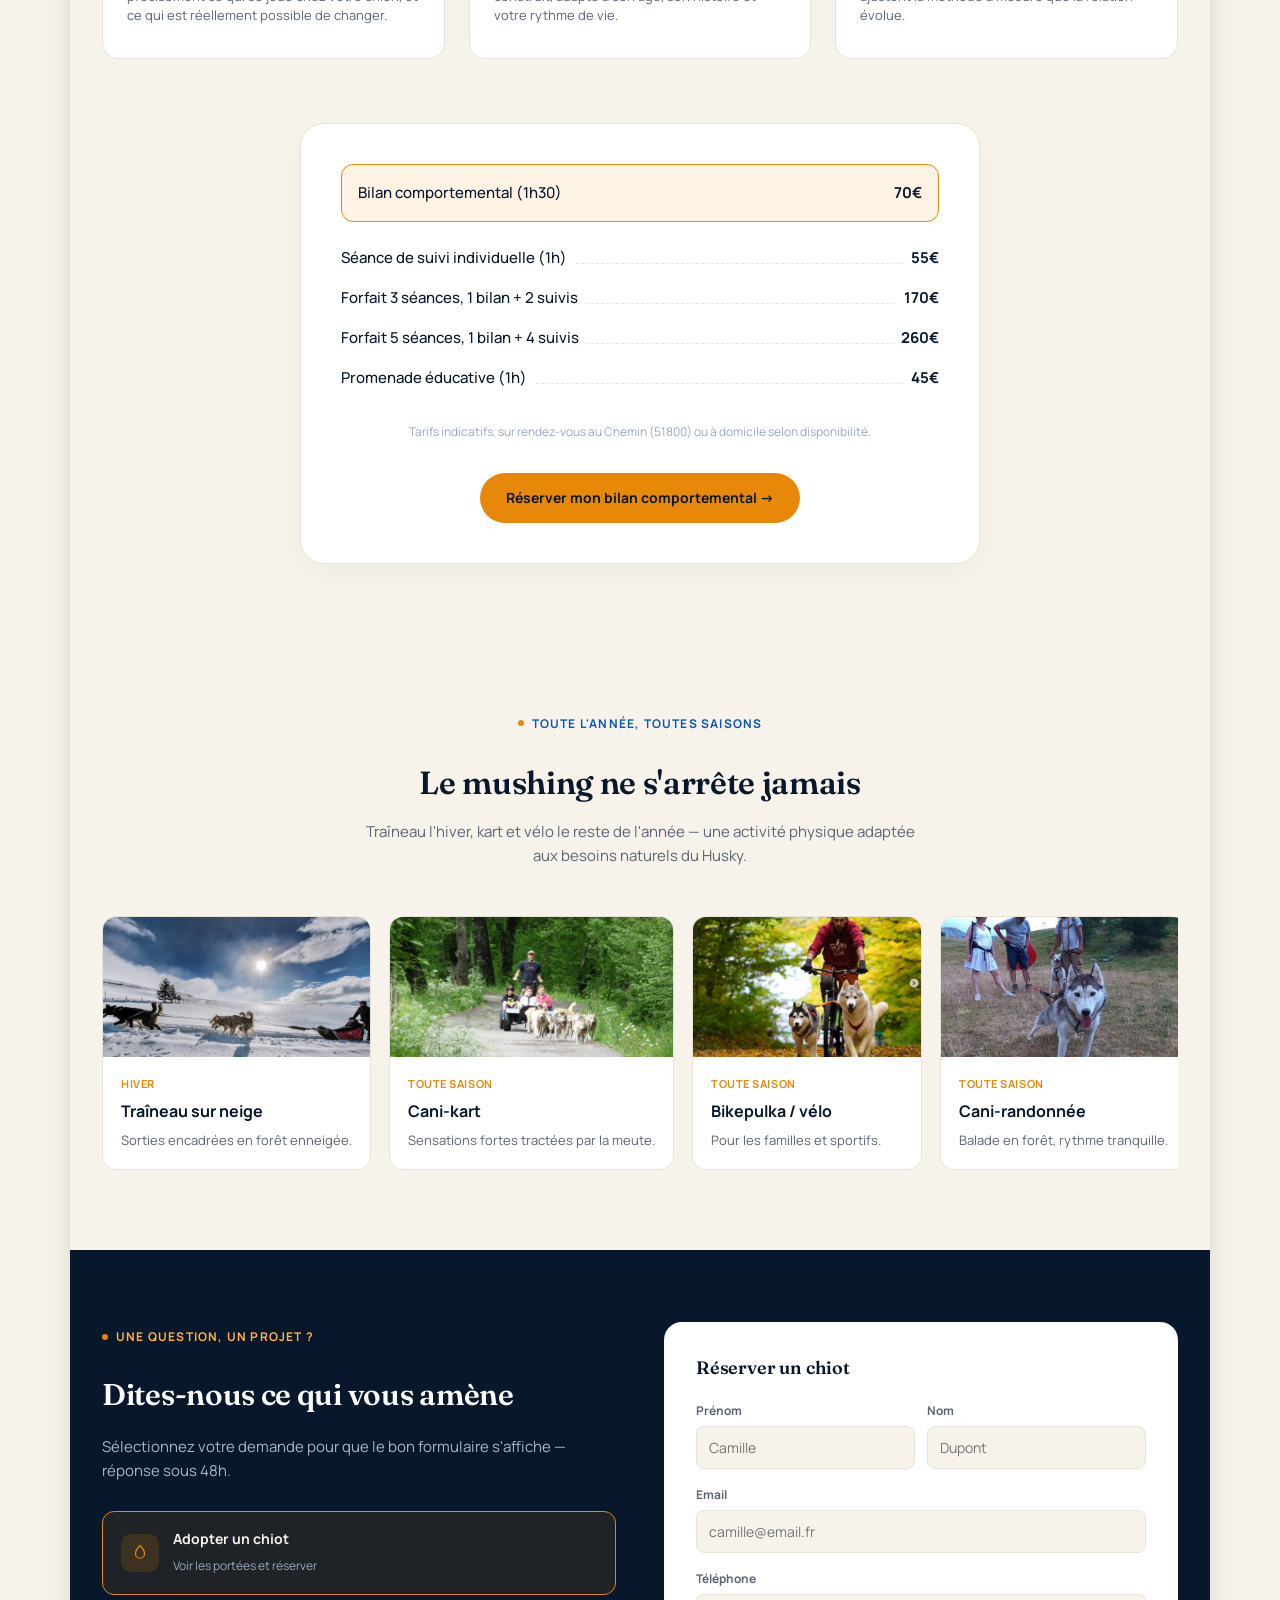
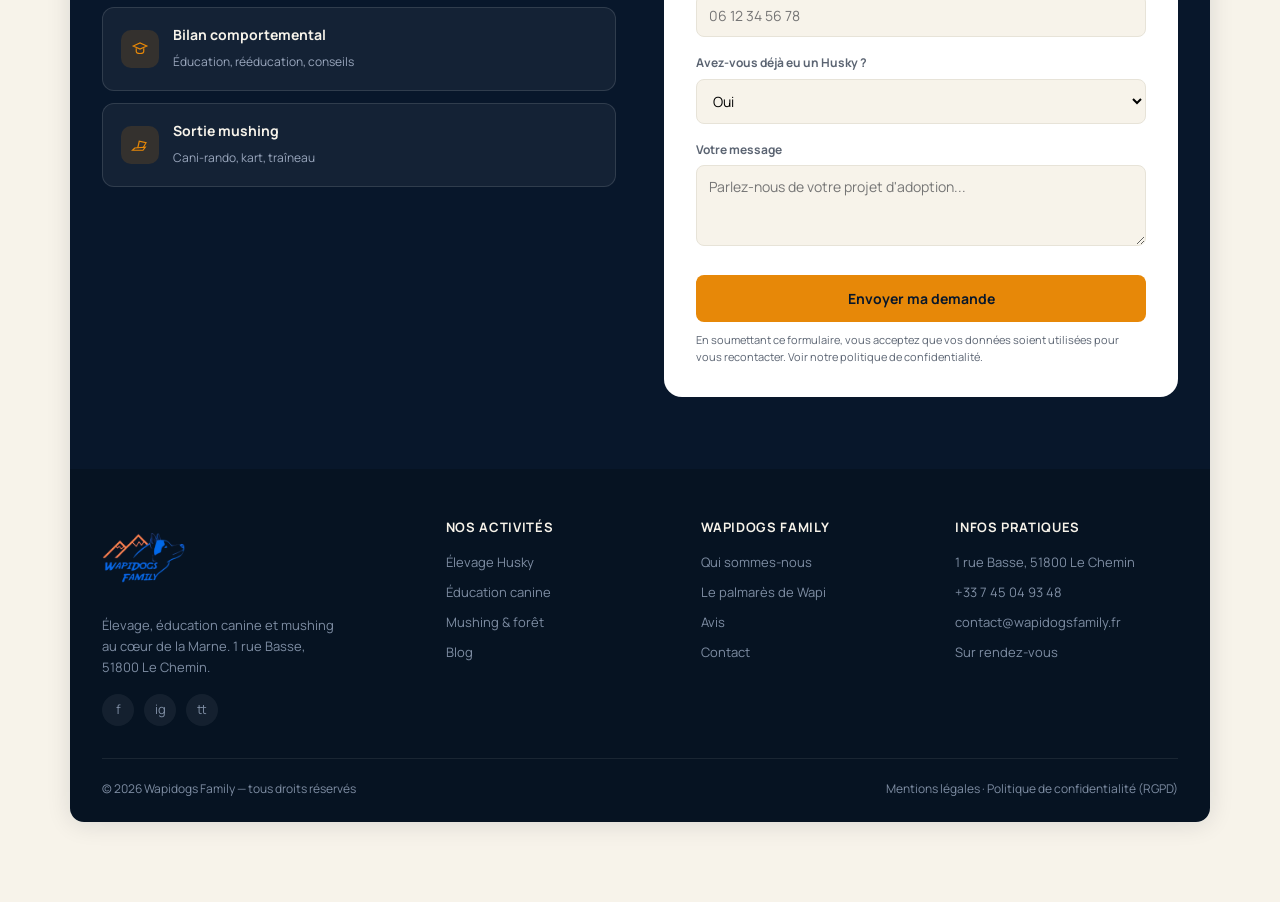
==== commit 463ba30a: "feat: ajout de la vue tablette responsive (768px), grille hybride et JS adaptatif" ====
--- a/index.html
+++ b/index.html
@@ -568,6 +568,39 @@
   
   .tarifs-note{font-size:12px; color:#9aa7bd; margin-top:32px; text-align:center;}
   .tarifs-cta{text-align:center; margin-top:32px;}
+
+  /* ===== TABLET SIM STYLES ===== */
+  .device.tablet { max-width: 768px; margin: 0 auto; }
+  .device.tablet .site-header { padding: 18px 24px; }
+  .device.tablet .nav-links { display: none; }
+  .device.tablet .cta-header { display: none; }
+  .device.tablet .mobile-nav-icon { display: block; }
+
+  .device.tablet .hero { padding: 60px 24px 40px; flex-direction: row; align-items: center; }
+  .device.tablet .hero-content { max-width: 50%; }
+  .device.tablet .hero h1 { font-size: 42px; }
+  .device.tablet .hero-photo { width: 45%; }
+  
+  .device.tablet .trust-bar { padding: 24px; display: grid; grid-template-columns: 1fr 1fr; gap: 20px; overflow: hidden; }
+  .device.tablet .trust-bar .t-item { white-space: normal; }
+  
+  .device.tablet .piliers-grid { grid-template-columns: 1fr 1fr; }
+  
+  .device.tablet .story-grid { grid-template-columns: 1fr; gap: 24px; }
+  .device.tablet .story-photo img { height: 300px; position: static; }
+  .device.tablet .story-photo { height: auto; min-height: 0; }
+  .device.tablet .crufts-tag { top: auto; bottom: -12px; left: 20px; }
+  
+  .device.tablet .edu-blocs-grid { grid-template-columns: 1fr 1fr; }
+  .device.tablet .process-steps { grid-template-columns: 1fr 1fr 1fr; gap: 16px; }
+  
+  .device.tablet .activites-row { display: grid; grid-template-columns: 1fr 1fr; gap: 20px; overflow-x: visible; padding-bottom: 0; }
+  .device.tablet .activites-row .act-card { min-width: 0; width: 100%; }
+  .device.tablet .act-card .img { height: 180px; }
+
+  .device.tablet .contact-grid { grid-template-columns: 1fr; gap: 40px; }
+  
+  .device.tablet .footer-grid { grid-template-columns: 1fr 1fr; }
 
   /* ===== MOBILE SIM STYLES ===== */
   .device.mobile .site-header{padding:14px 18px;}
@@ -632,6 +665,7 @@
   <div class="toggle-group">
     <span style="font-size:11px;color:#9aa7bd;align-self:center;margin-right:4px;">vue :</span>
     <button class="toggle-btn active">desktop</button>
+    <button class="toggle-btn">tablette</button>
     <button class="toggle-btn">mobile</button>
   </div>
 </div>
@@ -913,8 +947,8 @@
   </div>
 
   <!-- ===================== MOBILE FRAME ===================== -->
-  <div class="frame-label">Mobile — 390px (iPhone standard)</div>
-  <div class="device mobile">
+  <div class="frame-label">Tablette — 768px</div>
+  <div class="device tablet">
 
     <header class="site-header">
       <div class="logo" style="font-size:16px;">
@@ -1134,24 +1168,249 @@
 
   </div>
 
+  <div class="frame-label">Mobile — 390px (iPhone standard)</div>
+  <div class="device mobile">
+
+    <header class="site-header">
+      <div class="logo" style="font-size:16px;">
+        <img src="images/logo-wapidogs.png" alt="Wapidogs Family" style="height:76px;width:auto;">
+      </div>
+      <div class="mobile-nav-icon">☰</div>
+    </header>
+
+    <div class="mobile-menu-overlay">
+      <div class="close-btn">✕</div>
+      <a>Élevage</a>
+      <a>Éducation canine</a>
+      <a>Mushing & forêt</a>
+      <a>Blog</a>
+      <a>Qui sommes-nous</a>
+      <a style="color:var(--ambre);">Nous contacter</a>
+    </div>
+
+    <section class="hero">
+      <div class="hero-grid">
+        <div>
+          <div class="eyebrow" style="font-size:11px;"><span class="dot"></span>Le Chemin, 51800</div>
+          <h1>L'esprit du Grand Nord, <em>cultivé avec exigence</em></h1>
+          <p class="lead" style="font-size:14px;">Chiots Husky LOF, éducation comportementale certifiée et sorties mushing en forêt.</p>
+          <div class="hero-ctas" style="flex-direction:column;">
+            <a class="btn-primary" style="justify-content:center;">Voir les chiots disponibles →</a>
+            <a class="btn-secondary" style="text-align:center;">Réserver une sortie mushing</a>
+          </div>
+        </div>
+        <div class="hero-visual">
+          <div class="hero-photo-card">
+            <img src="images/photo-hero-accueil.png" alt="Quentin et Wapi" style="aspect-ratio: 4/5; border-radius: 12px; width: 100%; object-fit: cover; display: block;">
+          </div>
+          <div class="badge-float" style="font-size:11px;"><span>1er</span>Plus grand concours canin du monde (Crufts, Angleterre)</div>
+        </div>
+        <div class="hero-proof" style="margin-top:18px;">
+          <div class="proof-item"><strong>8 ans</strong>d'expérience</div>
+          <div class="proof-item"><strong>Crufts</strong>plus grand concours canin du monde</div>
+          <div class="proof-item"><strong>Diplômé ACACED</strong>Éleveur et éducateur certifiés</div>
+        </div>
+      </div>
+    </section>
+
+    <div class="trust-bar">
+      <div class="trust-item"><span class="ic"><svg width="16" height="16" viewBox="0 0 24 24" fill="none" stroke="#0258bf" stroke-width="2"><path d="M5 12l4 4L19 6"/></svg></span>Chiots LOF</div>
+      <div class="trust-item"><span class="ic"><svg width="16" height="16" viewBox="0 0 24 24" fill="none" stroke="#0258bf" stroke-width="1.8"><path d="M3 8l9-4 9 4-9 4-9-4z"/><path d="M7 11v4c0 1.5 2.2 3 5 3s5-1.5 5-3v-4"/></svg></span>Certifié</div>
+      <div class="trust-item"><span class="ic"><svg width="16" height="16" viewBox="0 0 24 24" fill="none" stroke="#0258bf" stroke-width="1.8"><path d="M8 21h8M12 17v4M7 4h10v4a5 5 0 01-10 0V4z"/><path d="M7 6H4a3 3 0 003 5M17 6h3a3 3 0 01-3 5"/></svg></span>Palmarès</div>
+    </div>
+
+    <section class="section">
+      <div class="section-head">
+        <div class="eyebrow" style="justify-content:flex-start;font-size:11px;"><span class="dot"></span>Trois savoir-faire</div>
+        <h2 style="text-align:left;">Ce que nous proposons</h2>
+      </div>
+      <div class="piliers-grid">
+        <div class="pilier-card">
+          <div class="ic-wrap"><svg width="24" height="24" viewBox="0 0 24 24" fill="none" stroke="#e78808" stroke-width="1.5"><path d="M12 2C8 6 6 10 6 13a6 6 0 0012 0c0-3-2-7-6-11z"/><path d="M9 13a3 3 0 006 0"/></svg></div>
+          <h3>Élevage Husky sibérien</h3>
+          <p>Lignées primées, chiots sociabilisés, suivi à vie.</p>
+          <a class="link-more">Voir les portées →</a>
+        </div>
+        <div class="pilier-card">
+          <div class="ic-wrap"><svg width="24" height="24" viewBox="0 0 24 24" fill="none" stroke="#e78808" stroke-width="1.5"><path d="M3 8l9-4 9 4-9 4-9-4z"/><path d="M7 11v4c0 1.5 2.2 3 5 3s5-1.5 5-3v-4"/></svg></div>
+          <h3>Éducation et comportement</h3>
+          <p>Bilan, rééducation, suivi personnalisé.</p>
+          <a class="link-more">Réserver un bilan →</a>
+        </div>
+        <div class="pilier-card">
+          <div class="ic-wrap"><svg width="24" height="24" viewBox="0 0 24 24" fill="none" stroke="#e78808" stroke-width="1.5"><path d="M2 19l3-3 14-1-3 4H2z"/><path d="M9 16l2-9 9 2-4 7"/><circle cx="11" cy="6" r="1.4" fill="#e78808" stroke="none"/></svg></div>
+          <h3>Mushing & forêt</h3>
+          <p>Cani-rando, kart, vélo, traîneau selon saison.</p>
+          <a class="link-more">Réserver une sortie →</a>
+        </div>
+      </div>
+    </section>
+
+    <section class="section story">
+      <div class="story-grid">
+        <div class="story-photo" style="aspect-ratio:16/10;">
+          <img src="images/story-meute.png" alt="Quentin et sa meute" style="position: absolute; top: 0; left: 0; width: 100%; height: 100%; object-fit: cover; object-position: center 20%; border-radius: inherit; z-index: 0;">
+          <div class="crufts-tag">🏆 Crufts</div>
+        </div>
+        <div class="story-content">
+          <h2>Tout a commencé avec Wapi</h2>
+          <p>8 ans auprès des Huskies, installé au Chemin (Marne) pour offrir plus d'espace à sa meute.</p>
+          <div class="story-stats">
+            <div class="s"><strong>8 ans</strong><span>d'expérience</span></div>
+            <div class="s"><strong>5+</strong><span>chiens adultes</span></div>
+            <div class="s"><strong>2024</strong><span>Crufts</span></div>
+          </div>
+        </div>
+      </div>
+    </section>
+
+    <section class="section education-section">
+      <div class="edu-intro">
+        <div class="eyebrow"><span class="dot"></span>ÉDUCATION ET COMPORTEMENT</div>
+        <h2 style="text-align:left;">Comprendre votre chien, pour mieux vivre à ses côtés</h2>
+        <p>Un chien qui tire en laisse n'a pas besoin du même accompagnement qu'un chien qui a peur de tout. Diplômé ACACED et certifié éducateur canin comportementaliste, Quentin distingue les deux et adapte chaque suivi à votre situation réelle.</p>
+      </div>
+
+      <div class="edu-blocs-grid">
+        <div class="edu-bloc">
+          <h3>Éducation canine</h3>
+          <h4>Pour le quotidien</h4>
+          <p>Marche en laisse, rappel, sociabilisation, apprentissage des bases. L'éducation canine répond aux petits désagréments qui rendent la vie à deux plus difficile qu'elle ne devrait l'être.</p>
+        </div>
+        <div class="edu-bloc">
+          <h3>Comportementalisme</h3>
+          <h4>Pour les troubles plus profonds</h4>
+          <p>Agressivité, peurs, anxiété de séparation, réactivité. Le comportementalisme intervient là où l'éducation classique ne suffit plus, pour comprendre l'origine du trouble avant de le corriger.</p>
+        </div>
+      </div>
+
+      <div class="process-steps">
+        <div class="process-step">
+          <div class="num">01</div>
+          <h4>Bilan comportemental</h4>
+          <p>On observe, on écoute, on comprend. Cette première rencontre permet d'identifier précisément ce qui se joue chez votre chien, et ce qui est réellement possible de changer.</p>
+        </div>
+        <div class="process-step">
+          <div class="num">02</div>
+          <h4>Programme personnalisé</h4>
+          <p>Aucun chien ne ressemble à un autre. À partir du bilan, un accompagnement sur-mesure est construit, adapté à son âge, son histoire et votre rythme de vie.</p>
+        </div>
+        <div class="process-step">
+          <div class="num">03</div>
+          <h4>Suivi</h4>
+          <p>L'éducation se construit dans la durée. Les séances de suivi consolident les progrès et ajustent la méthode à mesure que la relation évolue.</p>
+        </div>
+      </div>
+
+      <div class="tarifs-container">
+        <div class="tarif-row highlight">
+          <span class="t-name">Bilan comportemental (1h30)</span>
+          <span class="t-price">70€</span>
+        </div>
+        <div class="tarif-row">
+          <span class="t-name">Séance de suivi individuelle (1h)</span>
+          <span class="t-price">55€</span>
+        </div>
+        <div class="tarif-row">
+          <span class="t-name">Forfait 3 séances, 1 bilan + 2 suivis</span>
+          <span class="t-price">170€</span>
+        </div>
+        <div class="tarif-row">
+          <span class="t-name">Forfait 5 séances, 1 bilan + 4 suivis</span>
+          <span class="t-price">260€</span>
+        </div>
+        <div class="tarif-row">
+          <span class="t-name">Promenade éducative (1h)</span>
+          <span class="t-price">45€</span>
+        </div>
+        <div class="tarifs-note">Tarifs indicatifs, sur rendez-vous au Chemin (51800) ou à domicile selon disponibilité.</div>
+        <div class="tarifs-cta">
+          <a class="btn-primary" style="justify-content:center; text-align:center;">Réserver mon bilan comportemental →</a>
+        </div>
+      </div>
+    </section>
+
+    <section class="section activites">
+      <div class="section-head">
+        <div class="eyebrow"><span class="dot"></span>Toute l'année, toutes saisons</div>
+        <h2 style="text-align:left;">Le mushing ne s'arrête jamais</h2>
+        <p>Traîneau l'hiver, kart et vélo le reste de l'année — une activité physique adaptée aux besoins naturels du Husky.</p>
+      </div>
+      <div class="activites-row">
+        <div class="act-card"><img src="images/traineau.png" class="img" style="width: 100%; object-fit: cover; object-position: center bottom;" alt="Traîneau sur neige"><div class="body"><span class="tag">Hiver</span><h4>Traîneau sur neige</h4><p>Sorties encadrées en forêt enneigée.</p></div></div>
+        <div class="act-card"><img src="images/kart.png" class="img" style="width: 100%; object-fit: cover;" alt="Cani-kart"><div class="body"><span class="tag">Toute saison</span><h4>Cani-kart</h4><p>Sensations fortes tractées par la meute.</p></div></div>
+        <div class="act-card"><img src="images/velo.png" class="img" style="width: 100%; object-fit: cover; object-position: center 20%;" alt="Bikepulka / vélo"><div class="body"><span class="tag">Toute saison</span><h4>Bikepulka / vélo</h4><p>Pour les familles et sportifs.</p></div></div>
+        <div class="act-card"><img src="images/cani-rando.png" class="img" style="width: 100%; object-fit: cover;" alt="Cani-randonnée"><div class="body"><span class="tag">Toute saison</span><h4>Cani-randonnée</h4><p>Balade en forêt, rythme tranquille.</p></div></div>
+      </div>
+    </section>
+
+    <section class="section contact-section">
+      <h2>Dites-nous ce qui vous amène</h2>
+      <p class="lead" style="font-size:14px;">Sélectionnez votre demande.</p>
+      <div class="contact-options">
+        <div class="contact-option is-selected"><div class="ic"><svg width="16" height="16" viewBox="0 0 24 24" fill="none" stroke="#e78808" stroke-width="1.6"><path d="M12 2C8 6 6 10 6 13a6 6 0 0012 0c0-3-2-7-6-11z"/></svg></div><div><strong>Adopter un chiot</strong><span>Voir les portées</span></div></div>
+        <div class="contact-option"><div class="ic"><svg width="16" height="16" viewBox="0 0 24 24" fill="none" stroke="#e78808" stroke-width="1.6"><path d="M3 8l9-4 9 4-9 4-9-4z"/><path d="M7 11v4c0 1.5 2.2 3 5 3s5-1.5 5-3v-4"/></svg></div><div><strong>Bilan comportemental</strong><span>Éducation, conseils</span></div></div>
+        <div class="contact-option"><div class="ic"><svg width="16" height="16" viewBox="0 0 24 24" fill="none" stroke="#e78808" stroke-width="1.6"><path d="M2 19l3-3 14-1-3 4H2z"/><path d="M9 16l2-9 9 2-4 7"/></svg></div><div><strong>Sortie mushing</strong><span>Cani-rando, kart</span></div></div>
+      </div>
+      <div class="form-card" style="margin-top:18px;">
+        <h3>Réserver un chiot</h3>
+        <div class="field"><label>Prénom et nom</label><input placeholder="Camille Dupont"></div>
+        <div class="field"><label>Email</label><input placeholder="camille@email.fr"></div>
+        <div class="field"><label>Téléphone</label><input placeholder="06 12 34 56 78"></div>
+        <div class="field"><label>Message</label><textarea rows="3" placeholder="Votre projet d'adoption..."></textarea></div>
+        <button class="btn-submit">Envoyer ma demande</button>
+        <p class="rgpd-note">En soumettant ce formulaire, vous acceptez que vos données soient utilisées pour vous recontacter. Voir notre politique de confidentialité.</p>
+      </div>
+    </section>
+
+    <footer class="site-footer">
+      <div class="footer-grid">
+        <div>
+          <div class="footer-logo" style="font-size:15px;"><img src="images/logo-wapidogs.png" alt="Wapidogs Family" style="height:72px;width:auto;filter:brightness(1.3);"></div>
+          <p>1 rue Basse, 51800 Le Chemin</p>
+          <div class="social-row" style="margin-top:16px;">
+            <a>f</a><a>ig</a><a>tt</a>
+          </div>
+          <h5 style="margin-top:24px;">À propos</h5>
+          <ul><li>Qui sommes-nous</li><li>Le palmarès de Wapi</li><li>Avis</li></ul>
+        </div>
+        <div>
+          <h5>Activités</h5>
+          <ul><li>Élevage</li><li>Éducation</li><li>Mushing</li><li>Blog</li></ul>
+          <h5 style="margin-top:24px;">Contact</h5>
+          <ul><li>contact@wapidogsfamily.fr</li><li>+33 7 45 04 93 48</li></ul>
+        </div>
+      </div>
+      <div class="footer-bottom">
+        <span>© 2026 Wapidogs Family</span>
+        <span>Mentions légales · Politique de confidentialité (RGPD)</span>
+      </div>
+    </footer>
+
+  </div>
+
 </div>
 
 <script>
+// Initialiser l'affichage : ne montrer que la vue par défaut (Desktop)
+document.querySelectorAll('.frame-label').forEach((label, idx) => {
+  label.style.display = idx === 0 ? 'flex' : 'none';
+});
+document.querySelectorAll('.device').forEach((dev, idx) => {
+  dev.style.display = idx === 0 ? 'block' : 'none';
+});
+
 document.querySelectorAll('.toggle-btn').forEach((btn, i) => {
   btn.addEventListener('click', () => {
     document.querySelectorAll('.toggle-btn').forEach(b => b.classList.remove('active'));
     btn.classList.add('active');
-    const desktopFrame = document.querySelectorAll('.frame-label')[0];
-    const desktopDevice = document.querySelectorAll('.device')[0];
-    const mobileLabel = document.querySelectorAll('.frame-label')[1];
-    const mobileDevice = document.querySelectorAll('.device')[1];
-    if(i === 0){
-      desktopFrame.style.display='flex'; desktopDevice.style.display='block';
-      mobileLabel.style.display='flex'; mobileDevice.style.display='block';
-    } else {
-      desktopFrame.style.display='none'; desktopDevice.style.display='none';
-      mobileLabel.style.display='flex'; mobileDevice.style.display='block';
-    }
+    
+    document.querySelectorAll('.frame-label').forEach((label, idx) => {
+      label.style.display = idx === i ? 'flex' : 'none';
+    });
+    document.querySelectorAll('.device').forEach((dev, idx) => {
+      dev.style.display = idx === i ? 'block' : 'none';
+    });
   });
 });
 
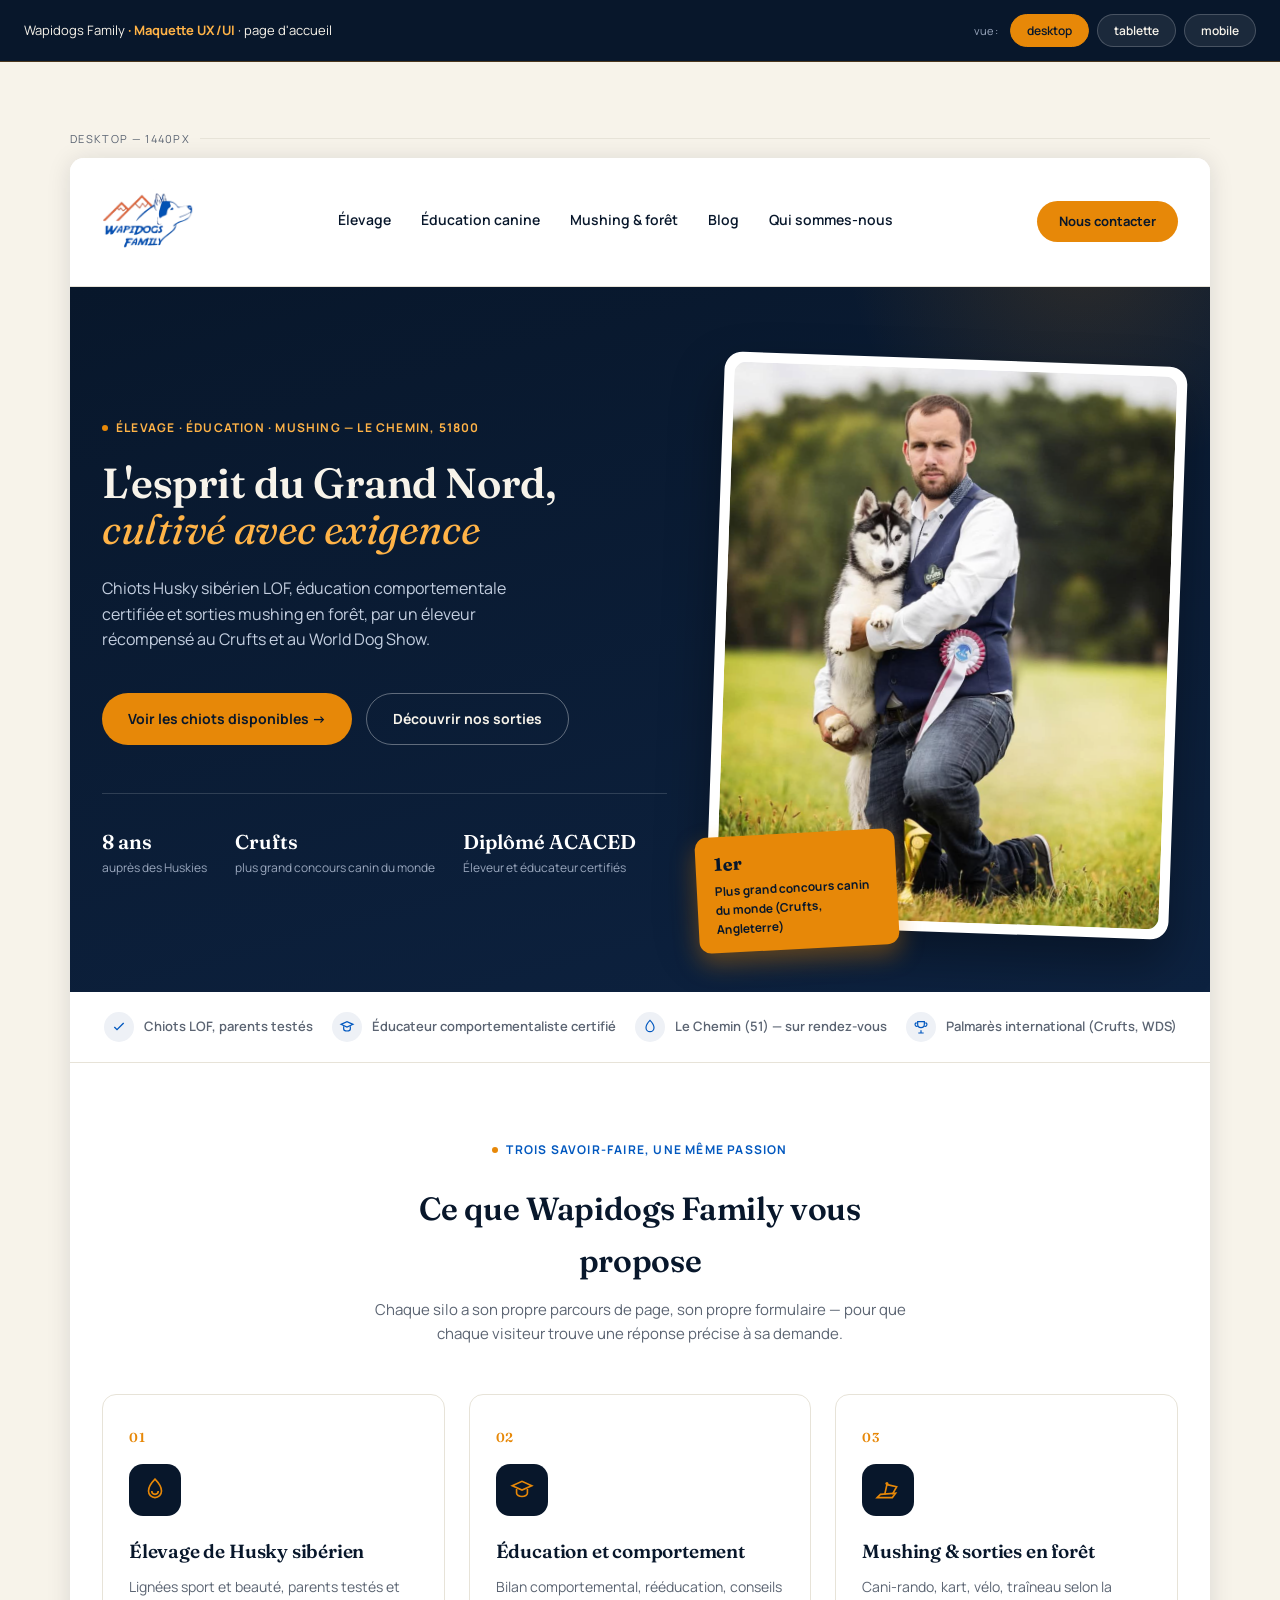
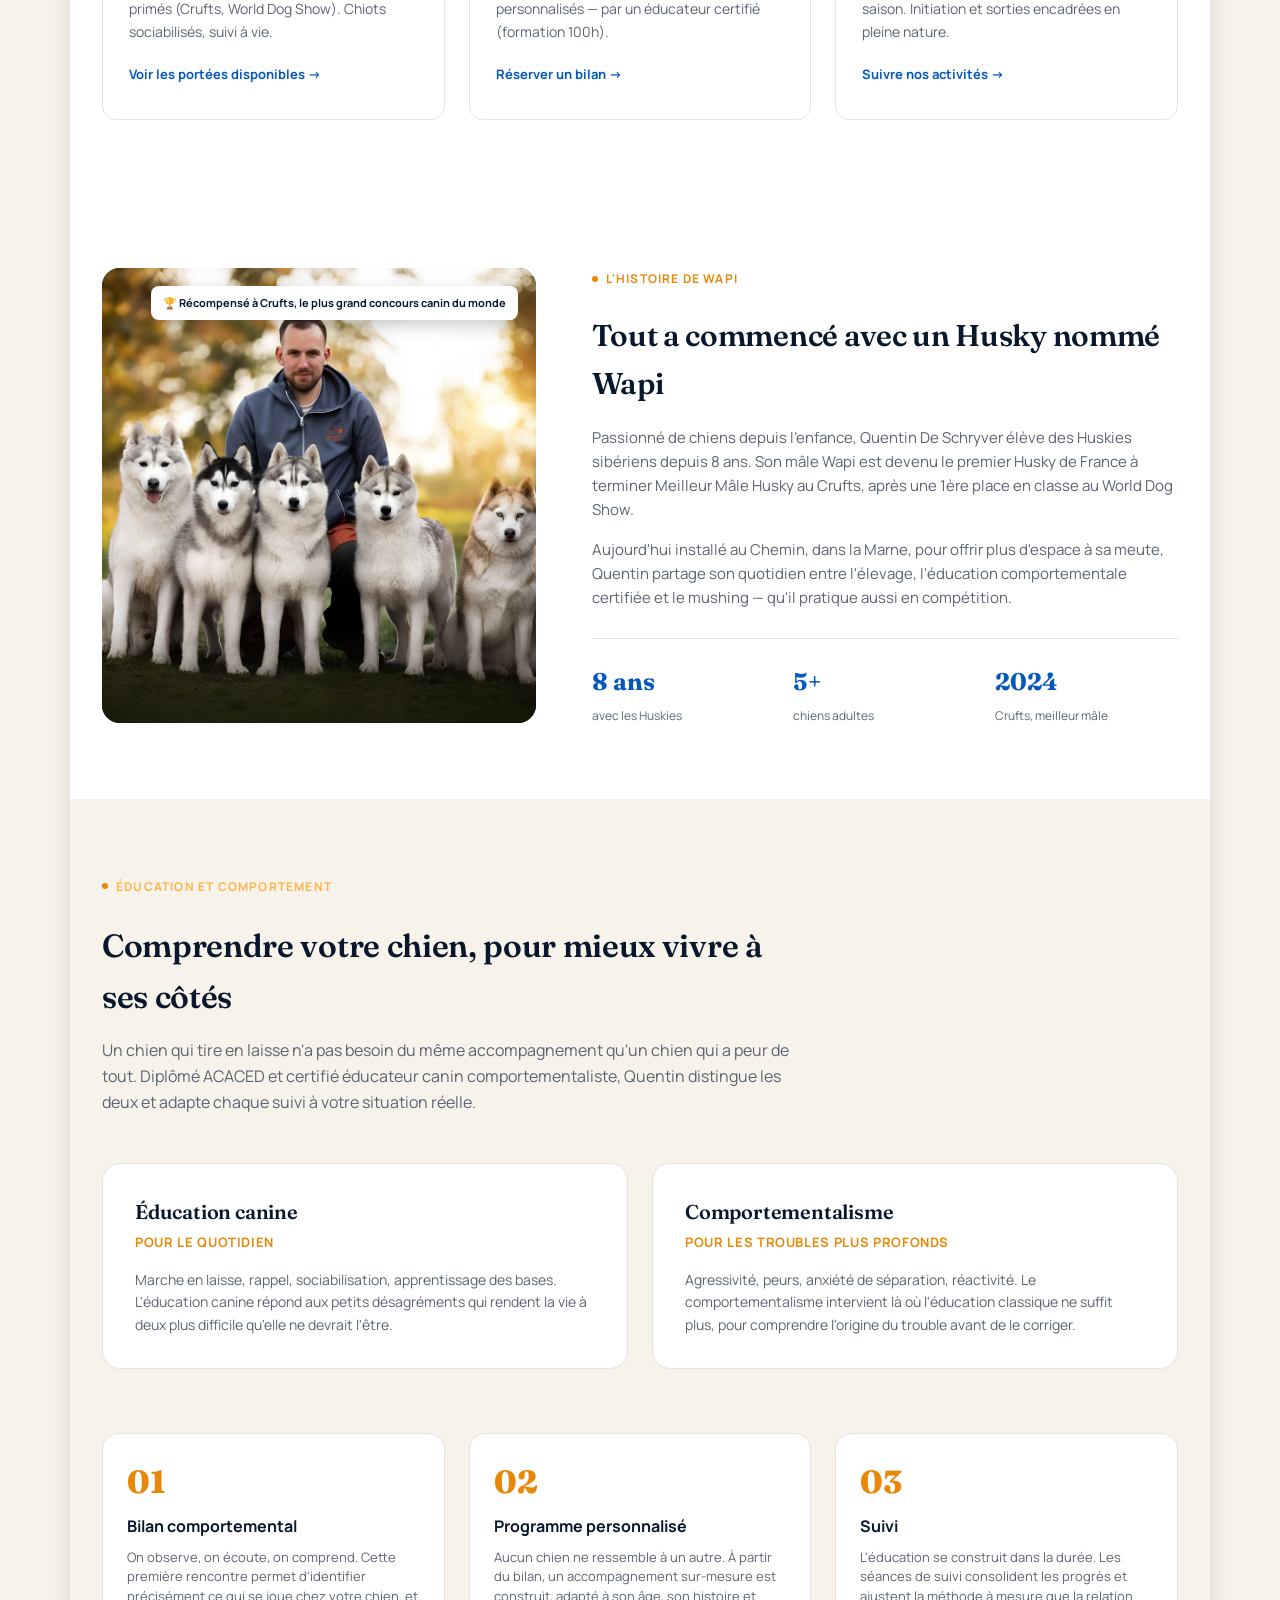
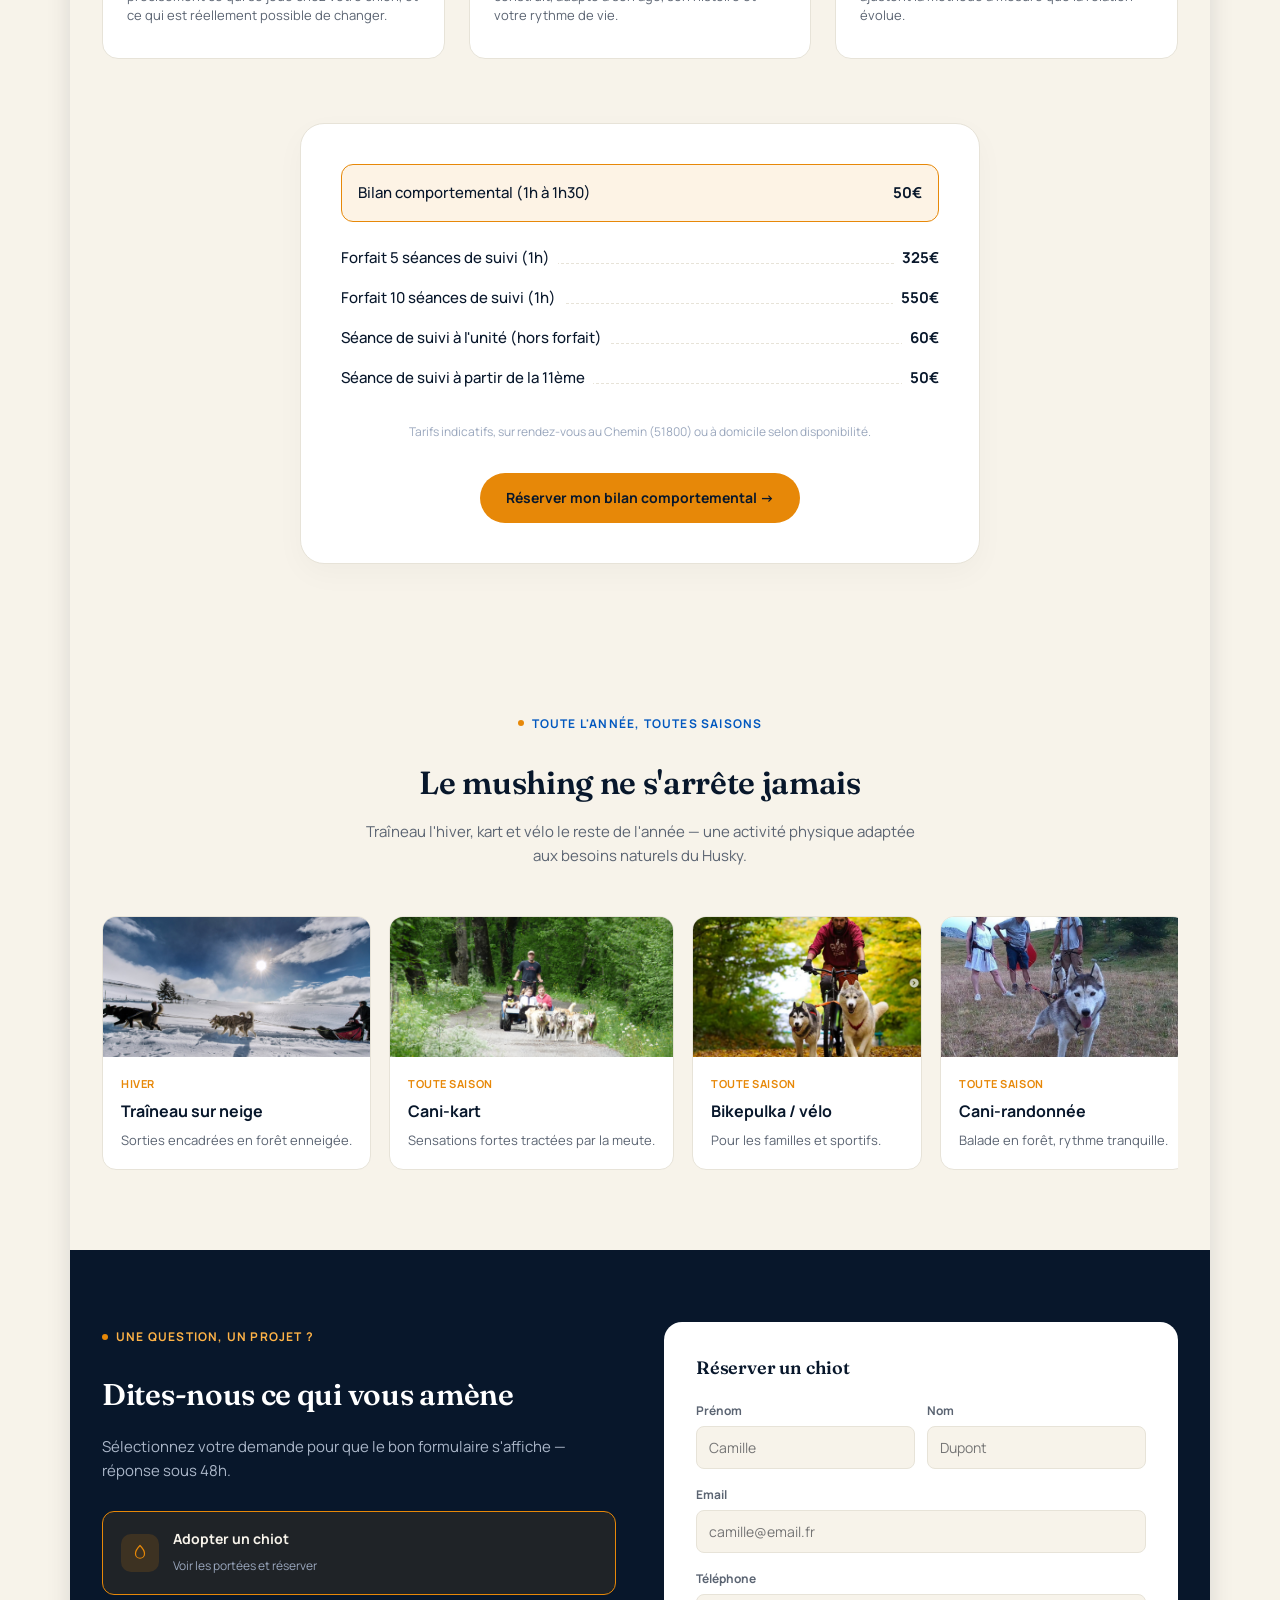
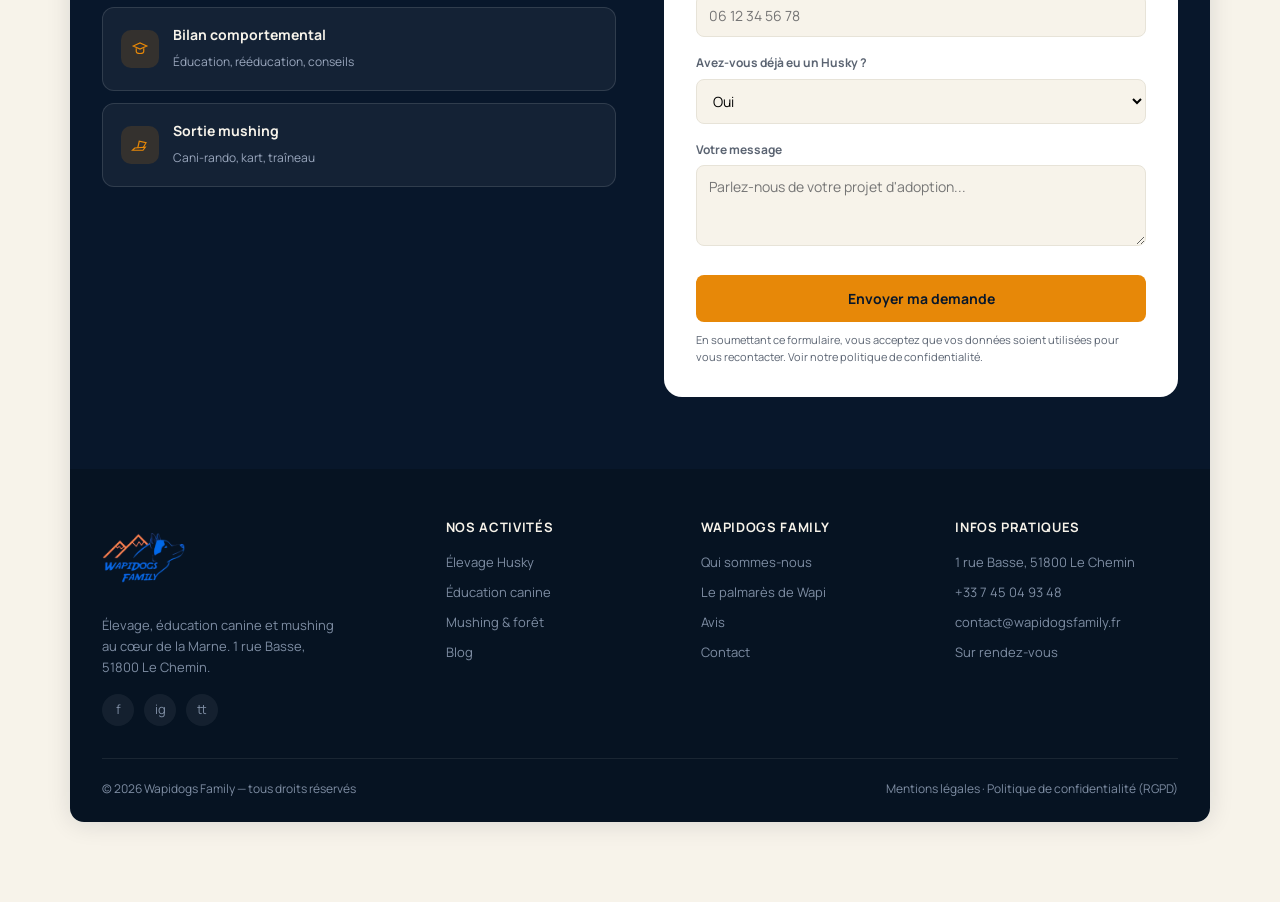
==== commit 0c9e3eb1: "feat: màj tarifs éducation et boutons mushing non-commerciaux" ====
--- a/index.html
+++ b/index.html
@@ -700,7 +700,7 @@
           <p class="lead">Chiots Husky sibérien LOF, éducation comportementale certifiée et sorties mushing en forêt, par un éleveur récompensé au Crufts et au World Dog Show.</p>
           <div class="hero-ctas">
             <a class="btn-primary">Voir les chiots disponibles →</a>
-            <a class="btn-secondary">Réserver une sortie mushing</a>
+            <a class="btn-secondary">Découvrir nos sorties</a>
           </div>
           <div class="hero-proof">
             <div class="proof-item"><strong>8 ans</strong>auprès des Huskies</div>
@@ -752,7 +752,7 @@
           <div class="ic-wrap"><svg width="26" height="26" viewBox="0 0 24 24" fill="none" stroke="#e78808" stroke-width="1.5"><path d="M2 19l3-3 14-1-3 4H2z"/><path d="M9 16l2-9 9 2-4 7"/><circle cx="11" cy="6" r="1.4" fill="#e78808" stroke="none"/></svg></div>
           <h3>Mushing & sorties en forêt</h3>
           <p>Cani-rando, kart, vélo, traîneau selon la saison. Initiation et sorties encadrées en pleine nature.</p>
-          <a class="link-more">Réserver une sortie →</a>
+          <a class="link-more">Suivre nos activités →</a>
         </div>
       </div>
     </section>
@@ -819,24 +819,24 @@
 
       <div class="tarifs-container">
         <div class="tarif-row highlight">
-          <span class="t-name">Bilan comportemental (1h30)</span>
-          <span class="t-price">70€</span>
+          <span class="t-name">Bilan comportemental (1h à 1h30)</span>
+          <span class="t-price">50€</span>
         </div>
         <div class="tarif-row">
-          <span class="t-name">Séance de suivi individuelle (1h)</span>
-          <span class="t-price">55€</span>
+          <span class="t-name">Forfait 5 séances de suivi (1h)</span>
+          <span class="t-price">325€</span>
         </div>
         <div class="tarif-row">
-          <span class="t-name">Forfait 3 séances, 1 bilan + 2 suivis</span>
-          <span class="t-price">170€</span>
+          <span class="t-name">Forfait 10 séances de suivi (1h)</span>
+          <span class="t-price">550€</span>
         </div>
         <div class="tarif-row">
-          <span class="t-name">Forfait 5 séances, 1 bilan + 4 suivis</span>
-          <span class="t-price">260€</span>
+          <span class="t-name">Séance de suivi à l'unité (hors forfait)</span>
+          <span class="t-price">60€</span>
         </div>
         <div class="tarif-row">
-          <span class="t-name">Promenade éducative (1h)</span>
-          <span class="t-price">45€</span>
+          <span class="t-name">Séance de suivi à partir de la 11ème</span>
+          <span class="t-price">50€</span>
         </div>
         <div class="tarifs-note">Tarifs indicatifs, sur rendez-vous au Chemin (51800) ou à domicile selon disponibilité.</div>
         <div class="tarifs-cta">
@@ -975,7 +975,7 @@
           <p class="lead" style="font-size:14px;">Chiots Husky LOF, éducation comportementale certifiée et sorties mushing en forêt.</p>
           <div class="hero-ctas" style="flex-direction:column;">
             <a class="btn-primary" style="justify-content:center;">Voir les chiots disponibles →</a>
-            <a class="btn-secondary" style="text-align:center;">Réserver une sortie mushing</a>
+            <a class="btn-secondary" style="text-align:center;">Découvrir nos sorties</a>
           </div>
         </div>
         <div class="hero-visual">
@@ -1020,7 +1020,7 @@
           <div class="ic-wrap"><svg width="24" height="24" viewBox="0 0 24 24" fill="none" stroke="#e78808" stroke-width="1.5"><path d="M2 19l3-3 14-1-3 4H2z"/><path d="M9 16l2-9 9 2-4 7"/><circle cx="11" cy="6" r="1.4" fill="#e78808" stroke="none"/></svg></div>
           <h3>Mushing & forêt</h3>
           <p>Cani-rando, kart, vélo, traîneau selon saison.</p>
-          <a class="link-more">Réserver une sortie →</a>
+          <a class="link-more">Suivre nos activités →</a>
         </div>
       </div>
     </section>
@@ -1083,24 +1083,24 @@
 
       <div class="tarifs-container">
         <div class="tarif-row highlight">
-          <span class="t-name">Bilan comportemental (1h30)</span>
-          <span class="t-price">70€</span>
+          <span class="t-name">Bilan comportemental (1h à 1h30)</span>
+          <span class="t-price">50€</span>
         </div>
         <div class="tarif-row">
-          <span class="t-name">Séance de suivi individuelle (1h)</span>
-          <span class="t-price">55€</span>
+          <span class="t-name">Forfait 5 séances de suivi (1h)</span>
+          <span class="t-price">325€</span>
         </div>
         <div class="tarif-row">
-          <span class="t-name">Forfait 3 séances, 1 bilan + 2 suivis</span>
-          <span class="t-price">170€</span>
+          <span class="t-name">Forfait 10 séances de suivi (1h)</span>
+          <span class="t-price">550€</span>
         </div>
         <div class="tarif-row">
-          <span class="t-name">Forfait 5 séances, 1 bilan + 4 suivis</span>
-          <span class="t-price">260€</span>
+          <span class="t-name">Séance de suivi à l'unité (hors forfait)</span>
+          <span class="t-price">60€</span>
         </div>
         <div class="tarif-row">
-          <span class="t-name">Promenade éducative (1h)</span>
-          <span class="t-price">45€</span>
+          <span class="t-name">Séance de suivi à partir de la 11ème</span>
+          <span class="t-price">50€</span>
         </div>
         <div class="tarifs-note">Tarifs indicatifs, sur rendez-vous au Chemin (51800) ou à domicile selon disponibilité.</div>
         <div class="tarifs-cta">
@@ -1196,7 +1196,7 @@
           <p class="lead" style="font-size:14px;">Chiots Husky LOF, éducation comportementale certifiée et sorties mushing en forêt.</p>
           <div class="hero-ctas" style="flex-direction:column;">
             <a class="btn-primary" style="justify-content:center;">Voir les chiots disponibles →</a>
-            <a class="btn-secondary" style="text-align:center;">Réserver une sortie mushing</a>
+            <a class="btn-secondary" style="text-align:center;">Découvrir nos sorties</a>
           </div>
         </div>
         <div class="hero-visual">
@@ -1241,7 +1241,7 @@
           <div class="ic-wrap"><svg width="24" height="24" viewBox="0 0 24 24" fill="none" stroke="#e78808" stroke-width="1.5"><path d="M2 19l3-3 14-1-3 4H2z"/><path d="M9 16l2-9 9 2-4 7"/><circle cx="11" cy="6" r="1.4" fill="#e78808" stroke="none"/></svg></div>
           <h3>Mushing & forêt</h3>
           <p>Cani-rando, kart, vélo, traîneau selon saison.</p>
-          <a class="link-more">Réserver une sortie →</a>
+          <a class="link-more">Suivre nos activités →</a>
         </div>
       </div>
     </section>
@@ -1304,24 +1304,24 @@
 
       <div class="tarifs-container">
         <div class="tarif-row highlight">
-          <span class="t-name">Bilan comportemental (1h30)</span>
-          <span class="t-price">70€</span>
+          <span class="t-name">Bilan comportemental (1h à 1h30)</span>
+          <span class="t-price">50€</span>
         </div>
         <div class="tarif-row">
-          <span class="t-name">Séance de suivi individuelle (1h)</span>
-          <span class="t-price">55€</span>
+          <span class="t-name">Forfait 5 séances de suivi (1h)</span>
+          <span class="t-price">325€</span>
         </div>
         <div class="tarif-row">
-          <span class="t-name">Forfait 3 séances, 1 bilan + 2 suivis</span>
-          <span class="t-price">170€</span>
+          <span class="t-name">Forfait 10 séances de suivi (1h)</span>
+          <span class="t-price">550€</span>
         </div>
         <div class="tarif-row">
-          <span class="t-name">Forfait 5 séances, 1 bilan + 4 suivis</span>
-          <span class="t-price">260€</span>
+          <span class="t-name">Séance de suivi à l'unité (hors forfait)</span>
+          <span class="t-price">60€</span>
         </div>
         <div class="tarif-row">
-          <span class="t-name">Promenade éducative (1h)</span>
-          <span class="t-price">45€</span>
+          <span class="t-name">Séance de suivi à partir de la 11ème</span>
+          <span class="t-price">50€</span>
         </div>
         <div class="tarifs-note">Tarifs indicatifs, sur rendez-vous au Chemin (51800) ou à domicile selon disponibilité.</div>
         <div class="tarifs-cta">
